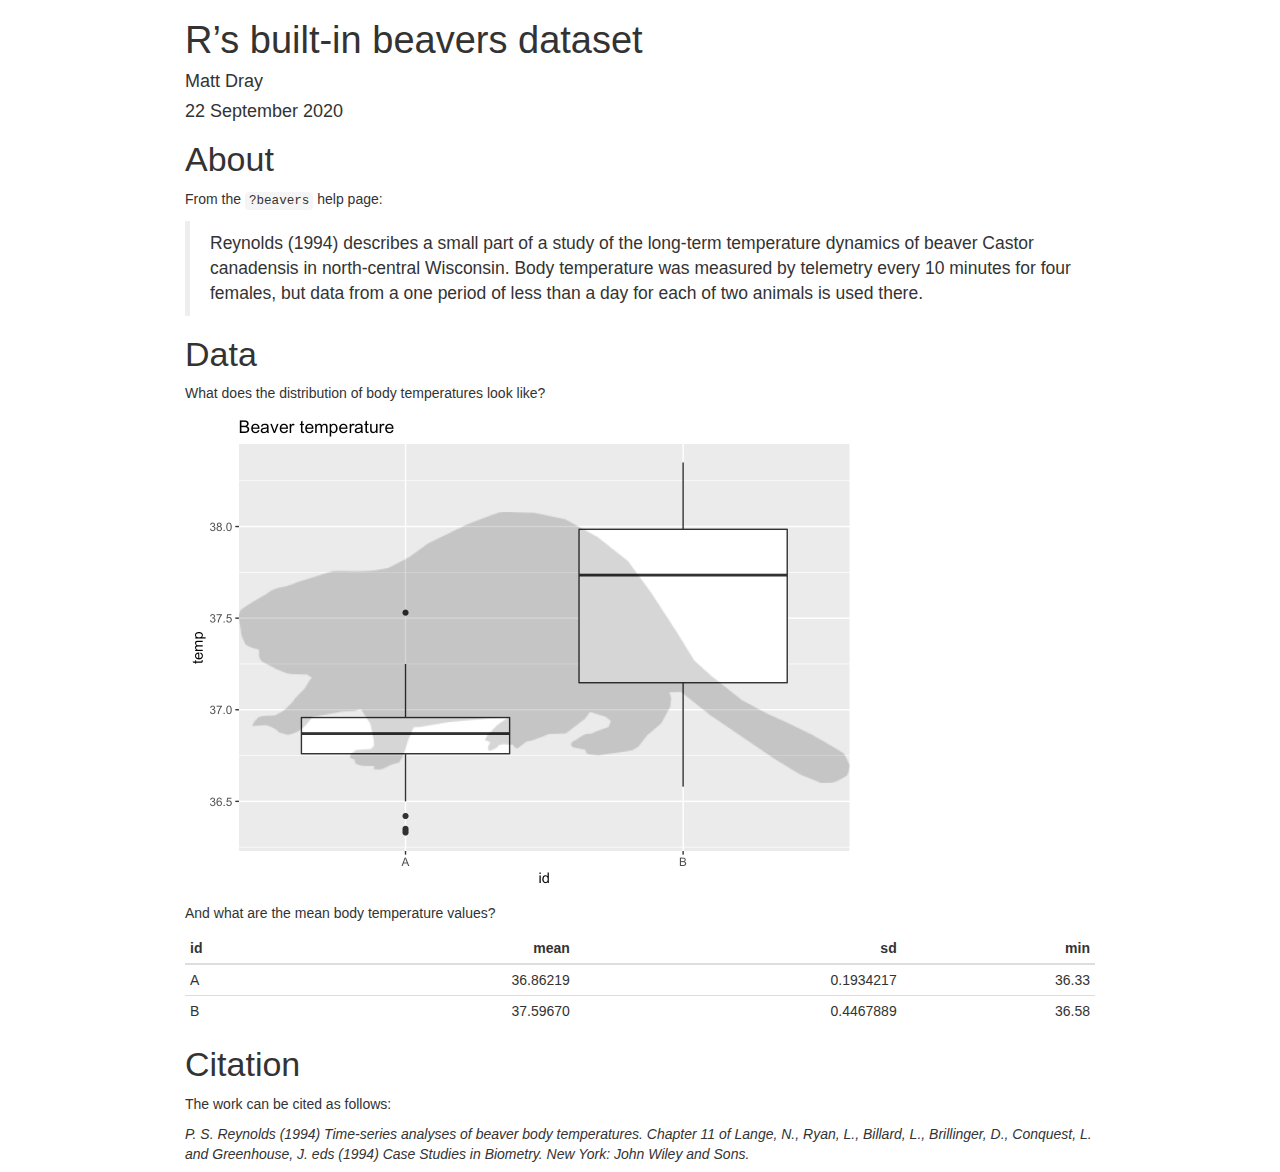
==== beavers-report.html @ 8390b87f "First commit" ====
<!DOCTYPE html>

<html>

<head>

<meta charset="utf-8" />
<meta name="generator" content="pandoc" />
<meta http-equiv="X-UA-Compatible" content="IE=EDGE" />


<meta name="author" content="Matt Dray" />

<meta name="date" content="2020-09-22" />

<title>R’s built-in beavers dataset</title>

<script>/*! jQuery v1.11.3 | (c) 2005, 2015 jQuery Foundation, Inc. | jquery.org/license */
!function(a,b){"object"==typeof module&&"object"==typeof module.exports?module.exports=a.document?b(a,!0):function(a){if(!a.document)throw new Error("jQuery requires a window with a document");return b(a)}:b(a)}("undefined"!=typeof window?window:this,function(a,b){var c=[],d=c.slice,e=c.concat,f=c.push,g=c.indexOf,h={},i=h.toString,j=h.hasOwnProperty,k={},l="1.11.3",m=function(a,b){return new m.fn.init(a,b)},n=/^[\s\uFEFF\xA0]+|[\s\uFEFF\xA0]+$/g,o=/^-ms-/,p=/-([\da-z])/gi,q=function(a,b){return b.toUpperCase()};m.fn=m.prototype={jquery:l,constructor:m,selector:"",length:0,toArray:function(){return d.call(this)},get:function(a){return null!=a?0>a?this[a+this.length]:this[a]:d.call(this)},pushStack:function(a){var b=m.merge(this.constructor(),a);return b.prevObject=this,b.context=this.context,b},each:function(a,b){return m.each(this,a,b)},map:function(a){return this.pushStack(m.map(this,function(b,c){return a.call(b,c,b)}))},slice:function(){return this.pushStack(d.apply(this,arguments))},first:function(){return this.eq(0)},last:function(){return this.eq(-1)},eq:function(a){var b=this.length,c=+a+(0>a?b:0);return this.pushStack(c>=0&&b>c?[this[c]]:[])},end:function(){return this.prevObject||this.constructor(null)},push:f,sort:c.sort,splice:c.splice},m.extend=m.fn.extend=function(){var a,b,c,d,e,f,g=arguments[0]||{},h=1,i=arguments.length,j=!1;for("boolean"==typeof g&&(j=g,g=arguments[h]||{},h++),"object"==typeof g||m.isFunction(g)||(g={}),h===i&&(g=this,h--);i>h;h++)if(null!=(e=arguments[h]))for(d in e)a=g[d],c=e[d],g!==c&&(j&&c&&(m.isPlainObject(c)||(b=m.isArray(c)))?(b?(b=!1,f=a&&m.isArray(a)?a:[]):f=a&&m.isPlainObject(a)?a:{},g[d]=m.extend(j,f,c)):void 0!==c&&(g[d]=c));return g},m.extend({expando:"jQuery"+(l+Math.random()).replace(/\D/g,""),isReady:!0,error:function(a){throw new Error(a)},noop:function(){},isFunction:function(a){return"function"===m.type(a)},isArray:Array.isArray||function(a){return"array"===m.type(a)},isWindow:function(a){return null!=a&&a==a.window},isNumeric:function(a){return!m.isArray(a)&&a-parseFloat(a)+1>=0},isEmptyObject:function(a){var b;for(b in a)return!1;return!0},isPlainObject:function(a){var b;if(!a||"object"!==m.type(a)||a.nodeType||m.isWindow(a))return!1;try{if(a.constructor&&!j.call(a,"constructor")&&!j.call(a.constructor.prototype,"isPrototypeOf"))return!1}catch(c){return!1}if(k.ownLast)for(b in a)return j.call(a,b);for(b in a);return void 0===b||j.call(a,b)},type:function(a){return null==a?a+"":"object"==typeof a||"function"==typeof a?h[i.call(a)]||"object":typeof a},globalEval:function(b){b&&m.trim(b)&&(a.execScript||function(b){a.eval.call(a,b)})(b)},camelCase:function(a){return a.replace(o,"ms-").replace(p,q)},nodeName:function(a,b){return a.nodeName&&a.nodeName.toLowerCase()===b.toLowerCase()},each:function(a,b,c){var d,e=0,f=a.length,g=r(a);if(c){if(g){for(;f>e;e++)if(d=b.apply(a[e],c),d===!1)break}else for(e in a)if(d=b.apply(a[e],c),d===!1)break}else if(g){for(;f>e;e++)if(d=b.call(a[e],e,a[e]),d===!1)break}else for(e in a)if(d=b.call(a[e],e,a[e]),d===!1)break;return a},trim:function(a){return null==a?"":(a+"").replace(n,"")},makeArray:function(a,b){var c=b||[];return null!=a&&(r(Object(a))?m.merge(c,"string"==typeof a?[a]:a):f.call(c,a)),c},inArray:function(a,b,c){var d;if(b){if(g)return g.call(b,a,c);for(d=b.length,c=c?0>c?Math.max(0,d+c):c:0;d>c;c++)if(c in b&&b[c]===a)return c}return-1},merge:function(a,b){var c=+b.length,d=0,e=a.length;while(c>d)a[e++]=b[d++];if(c!==c)while(void 0!==b[d])a[e++]=b[d++];return a.length=e,a},grep:function(a,b,c){for(var d,e=[],f=0,g=a.length,h=!c;g>f;f++)d=!b(a[f],f),d!==h&&e.push(a[f]);return e},map:function(a,b,c){var d,f=0,g=a.length,h=r(a),i=[];if(h)for(;g>f;f++)d=b(a[f],f,c),null!=d&&i.push(d);else for(f in a)d=b(a[f],f,c),null!=d&&i.push(d);return e.apply([],i)},guid:1,proxy:function(a,b){var c,e,f;return"string"==typeof b&&(f=a[b],b=a,a=f),m.isFunction(a)?(c=d.call(arguments,2),e=function(){return a.apply(b||this,c.concat(d.call(arguments)))},e.guid=a.guid=a.guid||m.guid++,e):void 0},now:function(){return+new Date},support:k}),m.each("Boolean Number String Function Array Date RegExp Object Error".split(" "),function(a,b){h["[object "+b+"]"]=b.toLowerCase()});function r(a){var b="length"in a&&a.length,c=m.type(a);return"function"===c||m.isWindow(a)?!1:1===a.nodeType&&b?!0:"array"===c||0===b||"number"==typeof b&&b>0&&b-1 in a}var s=function(a){var b,c,d,e,f,g,h,i,j,k,l,m,n,o,p,q,r,s,t,u="sizzle"+1*new Date,v=a.document,w=0,x=0,y=ha(),z=ha(),A=ha(),B=function(a,b){return a===b&&(l=!0),0},C=1<<31,D={}.hasOwnProperty,E=[],F=E.pop,G=E.push,H=E.push,I=E.slice,J=function(a,b){for(var c=0,d=a.length;d>c;c++)if(a[c]===b)return c;return-1},K="checked|selected|async|autofocus|autoplay|controls|defer|disabled|hidden|ismap|loop|multiple|open|readonly|required|scoped",L="[\\x20\\t\\r\\n\\f]",M="(?:\\\\.|[\\w-]|[^\\x00-\\xa0])+",N=M.replace("w","w#"),O="\\["+L+"*("+M+")(?:"+L+"*([*^$|!~]?=)"+L+"*(?:'((?:\\\\.|[^\\\\'])*)'|\"((?:\\\\.|[^\\\\\"])*)\"|("+N+"))|)"+L+"*\\]",P=":("+M+")(?:\\((('((?:\\\\.|[^\\\\'])*)'|\"((?:\\\\.|[^\\\\\"])*)\")|((?:\\\\.|[^\\\\()[\\]]|"+O+")*)|.*)\\)|)",Q=new RegExp(L+"+","g"),R=new RegExp("^"+L+"+|((?:^|[^\\\\])(?:\\\\.)*)"+L+"+$","g"),S=new RegExp("^"+L+"*,"+L+"*"),T=new RegExp("^"+L+"*([>+~]|"+L+")"+L+"*"),U=new RegExp("="+L+"*([^\\]'\"]*?)"+L+"*\\]","g"),V=new RegExp(P),W=new RegExp("^"+N+"$"),X={ID:new RegExp("^#("+M+")"),CLASS:new RegExp("^\\.("+M+")"),TAG:new RegExp("^("+M.replace("w","w*")+")"),ATTR:new RegExp("^"+O),PSEUDO:new RegExp("^"+P),CHILD:new RegExp("^:(only|first|last|nth|nth-last)-(child|of-type)(?:\\("+L+"*(even|odd|(([+-]|)(\\d*)n|)"+L+"*(?:([+-]|)"+L+"*(\\d+)|))"+L+"*\\)|)","i"),bool:new RegExp("^(?:"+K+")$","i"),needsContext:new RegExp("^"+L+"*[>+~]|:(even|odd|eq|gt|lt|nth|first|last)(?:\\("+L+"*((?:-\\d)?\\d*)"+L+"*\\)|)(?=[^-]|$)","i")},Y=/^(?:input|select|textarea|button)$/i,Z=/^h\d$/i,$=/^[^{]+\{\s*\[native \w/,_=/^(?:#([\w-]+)|(\w+)|\.([\w-]+))$/,aa=/[+~]/,ba=/'|\\/g,ca=new RegExp("\\\\([\\da-f]{1,6}"+L+"?|("+L+")|.)","ig"),da=function(a,b,c){var d="0x"+b-65536;return d!==d||c?b:0>d?String.fromCharCode(d+65536):String.fromCharCode(d>>10|55296,1023&d|56320)},ea=function(){m()};try{H.apply(E=I.call(v.childNodes),v.childNodes),E[v.childNodes.length].nodeType}catch(fa){H={apply:E.length?function(a,b){G.apply(a,I.call(b))}:function(a,b){var c=a.length,d=0;while(a[c++]=b[d++]);a.length=c-1}}}function ga(a,b,d,e){var f,h,j,k,l,o,r,s,w,x;if((b?b.ownerDocument||b:v)!==n&&m(b),b=b||n,d=d||[],k=b.nodeType,"string"!=typeof a||!a||1!==k&&9!==k&&11!==k)return d;if(!e&&p){if(11!==k&&(f=_.exec(a)))if(j=f[1]){if(9===k){if(h=b.getElementById(j),!h||!h.parentNode)return d;if(h.id===j)return d.push(h),d}else if(b.ownerDocument&&(h=b.ownerDocument.getElementById(j))&&t(b,h)&&h.id===j)return d.push(h),d}else{if(f[2])return H.apply(d,b.getElementsByTagName(a)),d;if((j=f[3])&&c.getElementsByClassName)return H.apply(d,b.getElementsByClassName(j)),d}if(c.qsa&&(!q||!q.test(a))){if(s=r=u,w=b,x=1!==k&&a,1===k&&"object"!==b.nodeName.toLowerCase()){o=g(a),(r=b.getAttribute("id"))?s=r.replace(ba,"\\$&"):b.setAttribute("id",s),s="[id='"+s+"'] ",l=o.length;while(l--)o[l]=s+ra(o[l]);w=aa.test(a)&&pa(b.parentNode)||b,x=o.join(",")}if(x)try{return H.apply(d,w.querySelectorAll(x)),d}catch(y){}finally{r||b.removeAttribute("id")}}}return i(a.replace(R,"$1"),b,d,e)}function ha(){var a=[];function b(c,e){return a.push(c+" ")>d.cacheLength&&delete b[a.shift()],b[c+" "]=e}return b}function ia(a){return a[u]=!0,a}function ja(a){var b=n.createElement("div");try{return!!a(b)}catch(c){return!1}finally{b.parentNode&&b.parentNode.removeChild(b),b=null}}function ka(a,b){var c=a.split("|"),e=a.length;while(e--)d.attrHandle[c[e]]=b}function la(a,b){var c=b&&a,d=c&&1===a.nodeType&&1===b.nodeType&&(~b.sourceIndex||C)-(~a.sourceIndex||C);if(d)return d;if(c)while(c=c.nextSibling)if(c===b)return-1;return a?1:-1}function ma(a){return function(b){var c=b.nodeName.toLowerCase();return"input"===c&&b.type===a}}function na(a){return function(b){var c=b.nodeName.toLowerCase();return("input"===c||"button"===c)&&b.type===a}}function oa(a){return ia(function(b){return b=+b,ia(function(c,d){var e,f=a([],c.length,b),g=f.length;while(g--)c[e=f[g]]&&(c[e]=!(d[e]=c[e]))})})}function pa(a){return a&&"undefined"!=typeof a.getElementsByTagName&&a}c=ga.support={},f=ga.isXML=function(a){var b=a&&(a.ownerDocument||a).documentElement;return b?"HTML"!==b.nodeName:!1},m=ga.setDocument=function(a){var b,e,g=a?a.ownerDocument||a:v;return g!==n&&9===g.nodeType&&g.documentElement?(n=g,o=g.documentElement,e=g.defaultView,e&&e!==e.top&&(e.addEventListener?e.addEventListener("unload",ea,!1):e.attachEvent&&e.attachEvent("onunload",ea)),p=!f(g),c.attributes=ja(function(a){return a.className="i",!a.getAttribute("className")}),c.getElementsByTagName=ja(function(a){return a.appendChild(g.createComment("")),!a.getElementsByTagName("*").length}),c.getElementsByClassName=$.test(g.getElementsByClassName),c.getById=ja(function(a){return o.appendChild(a).id=u,!g.getElementsByName||!g.getElementsByName(u).length}),c.getById?(d.find.ID=function(a,b){if("undefined"!=typeof b.getElementById&&p){var c=b.getElementById(a);return c&&c.parentNode?[c]:[]}},d.filter.ID=function(a){var b=a.replace(ca,da);return function(a){return a.getAttribute("id")===b}}):(delete d.find.ID,d.filter.ID=function(a){var b=a.replace(ca,da);return function(a){var c="undefined"!=typeof a.getAttributeNode&&a.getAttributeNode("id");return c&&c.value===b}}),d.find.TAG=c.getElementsByTagName?function(a,b){return"undefined"!=typeof b.getElementsByTagName?b.getElementsByTagName(a):c.qsa?b.querySelectorAll(a):void 0}:function(a,b){var c,d=[],e=0,f=b.getElementsByTagName(a);if("*"===a){while(c=f[e++])1===c.nodeType&&d.push(c);return d}return f},d.find.CLASS=c.getElementsByClassName&&function(a,b){return p?b.getElementsByClassName(a):void 0},r=[],q=[],(c.qsa=$.test(g.querySelectorAll))&&(ja(function(a){o.appendChild(a).innerHTML="<a id='"+u+"'></a><select id='"+u+"-\f]' msallowcapture=''><option selected=''></option></select>",a.querySelectorAll("[msallowcapture^='']").length&&q.push("[*^$]="+L+"*(?:''|\"\")"),a.querySelectorAll("[selected]").length||q.push("\\["+L+"*(?:value|"+K+")"),a.querySelectorAll("[id~="+u+"-]").length||q.push("~="),a.querySelectorAll(":checked").length||q.push(":checked"),a.querySelectorAll("a#"+u+"+*").length||q.push(".#.+[+~]")}),ja(function(a){var b=g.createElement("input");b.setAttribute("type","hidden"),a.appendChild(b).setAttribute("name","D"),a.querySelectorAll("[name=d]").length&&q.push("name"+L+"*[*^$|!~]?="),a.querySelectorAll(":enabled").length||q.push(":enabled",":disabled"),a.querySelectorAll("*,:x"),q.push(",.*:")})),(c.matchesSelector=$.test(s=o.matches||o.webkitMatchesSelector||o.mozMatchesSelector||o.oMatchesSelector||o.msMatchesSelector))&&ja(function(a){c.disconnectedMatch=s.call(a,"div"),s.call(a,"[s!='']:x"),r.push("!=",P)}),q=q.length&&new RegExp(q.join("|")),r=r.length&&new RegExp(r.join("|")),b=$.test(o.compareDocumentPosition),t=b||$.test(o.contains)?function(a,b){var c=9===a.nodeType?a.documentElement:a,d=b&&b.parentNode;return a===d||!(!d||1!==d.nodeType||!(c.contains?c.contains(d):a.compareDocumentPosition&&16&a.compareDocumentPosition(d)))}:function(a,b){if(b)while(b=b.parentNode)if(b===a)return!0;return!1},B=b?function(a,b){if(a===b)return l=!0,0;var d=!a.compareDocumentPosition-!b.compareDocumentPosition;return d?d:(d=(a.ownerDocument||a)===(b.ownerDocument||b)?a.compareDocumentPosition(b):1,1&d||!c.sortDetached&&b.compareDocumentPosition(a)===d?a===g||a.ownerDocument===v&&t(v,a)?-1:b===g||b.ownerDocument===v&&t(v,b)?1:k?J(k,a)-J(k,b):0:4&d?-1:1)}:function(a,b){if(a===b)return l=!0,0;var c,d=0,e=a.parentNode,f=b.parentNode,h=[a],i=[b];if(!e||!f)return a===g?-1:b===g?1:e?-1:f?1:k?J(k,a)-J(k,b):0;if(e===f)return la(a,b);c=a;while(c=c.parentNode)h.unshift(c);c=b;while(c=c.parentNode)i.unshift(c);while(h[d]===i[d])d++;return d?la(h[d],i[d]):h[d]===v?-1:i[d]===v?1:0},g):n},ga.matches=function(a,b){return ga(a,null,null,b)},ga.matchesSelector=function(a,b){if((a.ownerDocument||a)!==n&&m(a),b=b.replace(U,"='$1']"),!(!c.matchesSelector||!p||r&&r.test(b)||q&&q.test(b)))try{var d=s.call(a,b);if(d||c.disconnectedMatch||a.document&&11!==a.document.nodeType)return d}catch(e){}return ga(b,n,null,[a]).length>0},ga.contains=function(a,b){return(a.ownerDocument||a)!==n&&m(a),t(a,b)},ga.attr=function(a,b){(a.ownerDocument||a)!==n&&m(a);var e=d.attrHandle[b.toLowerCase()],f=e&&D.call(d.attrHandle,b.toLowerCase())?e(a,b,!p):void 0;return void 0!==f?f:c.attributes||!p?a.getAttribute(b):(f=a.getAttributeNode(b))&&f.specified?f.value:null},ga.error=function(a){throw new Error("Syntax error, unrecognized expression: "+a)},ga.uniqueSort=function(a){var b,d=[],e=0,f=0;if(l=!c.detectDuplicates,k=!c.sortStable&&a.slice(0),a.sort(B),l){while(b=a[f++])b===a[f]&&(e=d.push(f));while(e--)a.splice(d[e],1)}return k=null,a},e=ga.getText=function(a){var b,c="",d=0,f=a.nodeType;if(f){if(1===f||9===f||11===f){if("string"==typeof a.textContent)return a.textContent;for(a=a.firstChild;a;a=a.nextSibling)c+=e(a)}else if(3===f||4===f)return a.nodeValue}else while(b=a[d++])c+=e(b);return c},d=ga.selectors={cacheLength:50,createPseudo:ia,match:X,attrHandle:{},find:{},relative:{">":{dir:"parentNode",first:!0}," ":{dir:"parentNode"},"+":{dir:"previousSibling",first:!0},"~":{dir:"previousSibling"}},preFilter:{ATTR:function(a){return a[1]=a[1].replace(ca,da),a[3]=(a[3]||a[4]||a[5]||"").replace(ca,da),"~="===a[2]&&(a[3]=" "+a[3]+" "),a.slice(0,4)},CHILD:function(a){return a[1]=a[1].toLowerCase(),"nth"===a[1].slice(0,3)?(a[3]||ga.error(a[0]),a[4]=+(a[4]?a[5]+(a[6]||1):2*("even"===a[3]||"odd"===a[3])),a[5]=+(a[7]+a[8]||"odd"===a[3])):a[3]&&ga.error(a[0]),a},PSEUDO:function(a){var b,c=!a[6]&&a[2];return X.CHILD.test(a[0])?null:(a[3]?a[2]=a[4]||a[5]||"":c&&V.test(c)&&(b=g(c,!0))&&(b=c.indexOf(")",c.length-b)-c.length)&&(a[0]=a[0].slice(0,b),a[2]=c.slice(0,b)),a.slice(0,3))}},filter:{TAG:function(a){var b=a.replace(ca,da).toLowerCase();return"*"===a?function(){return!0}:function(a){return a.nodeName&&a.nodeName.toLowerCase()===b}},CLASS:function(a){var b=y[a+" "];return b||(b=new RegExp("(^|"+L+")"+a+"("+L+"|$)"))&&y(a,function(a){return b.test("string"==typeof a.className&&a.className||"undefined"!=typeof a.getAttribute&&a.getAttribute("class")||"")})},ATTR:function(a,b,c){return function(d){var e=ga.attr(d,a);return null==e?"!="===b:b?(e+="","="===b?e===c:"!="===b?e!==c:"^="===b?c&&0===e.indexOf(c):"*="===b?c&&e.indexOf(c)>-1:"$="===b?c&&e.slice(-c.length)===c:"~="===b?(" "+e.replace(Q," ")+" ").indexOf(c)>-1:"|="===b?e===c||e.slice(0,c.length+1)===c+"-":!1):!0}},CHILD:function(a,b,c,d,e){var f="nth"!==a.slice(0,3),g="last"!==a.slice(-4),h="of-type"===b;return 1===d&&0===e?function(a){return!!a.parentNode}:function(b,c,i){var j,k,l,m,n,o,p=f!==g?"nextSibling":"previousSibling",q=b.parentNode,r=h&&b.nodeName.toLowerCase(),s=!i&&!h;if(q){if(f){while(p){l=b;while(l=l[p])if(h?l.nodeName.toLowerCase()===r:1===l.nodeType)return!1;o=p="only"===a&&!o&&"nextSibling"}return!0}if(o=[g?q.firstChild:q.lastChild],g&&s){k=q[u]||(q[u]={}),j=k[a]||[],n=j[0]===w&&j[1],m=j[0]===w&&j[2],l=n&&q.childNodes[n];while(l=++n&&l&&l[p]||(m=n=0)||o.pop())if(1===l.nodeType&&++m&&l===b){k[a]=[w,n,m];break}}else if(s&&(j=(b[u]||(b[u]={}))[a])&&j[0]===w)m=j[1];else while(l=++n&&l&&l[p]||(m=n=0)||o.pop())if((h?l.nodeName.toLowerCase()===r:1===l.nodeType)&&++m&&(s&&((l[u]||(l[u]={}))[a]=[w,m]),l===b))break;return m-=e,m===d||m%d===0&&m/d>=0}}},PSEUDO:function(a,b){var c,e=d.pseudos[a]||d.setFilters[a.toLowerCase()]||ga.error("unsupported pseudo: "+a);return e[u]?e(b):e.length>1?(c=[a,a,"",b],d.setFilters.hasOwnProperty(a.toLowerCase())?ia(function(a,c){var d,f=e(a,b),g=f.length;while(g--)d=J(a,f[g]),a[d]=!(c[d]=f[g])}):function(a){return e(a,0,c)}):e}},pseudos:{not:ia(function(a){var b=[],c=[],d=h(a.replace(R,"$1"));return d[u]?ia(function(a,b,c,e){var f,g=d(a,null,e,[]),h=a.length;while(h--)(f=g[h])&&(a[h]=!(b[h]=f))}):function(a,e,f){return b[0]=a,d(b,null,f,c),b[0]=null,!c.pop()}}),has:ia(function(a){return function(b){return ga(a,b).length>0}}),contains:ia(function(a){return a=a.replace(ca,da),function(b){return(b.textContent||b.innerText||e(b)).indexOf(a)>-1}}),lang:ia(function(a){return W.test(a||"")||ga.error("unsupported lang: "+a),a=a.replace(ca,da).toLowerCase(),function(b){var c;do if(c=p?b.lang:b.getAttribute("xml:lang")||b.getAttribute("lang"))return c=c.toLowerCase(),c===a||0===c.indexOf(a+"-");while((b=b.parentNode)&&1===b.nodeType);return!1}}),target:function(b){var c=a.location&&a.location.hash;return c&&c.slice(1)===b.id},root:function(a){return a===o},focus:function(a){return a===n.activeElement&&(!n.hasFocus||n.hasFocus())&&!!(a.type||a.href||~a.tabIndex)},enabled:function(a){return a.disabled===!1},disabled:function(a){return a.disabled===!0},checked:function(a){var b=a.nodeName.toLowerCase();return"input"===b&&!!a.checked||"option"===b&&!!a.selected},selected:function(a){return a.parentNode&&a.parentNode.selectedIndex,a.selected===!0},empty:function(a){for(a=a.firstChild;a;a=a.nextSibling)if(a.nodeType<6)return!1;return!0},parent:function(a){return!d.pseudos.empty(a)},header:function(a){return Z.test(a.nodeName)},input:function(a){return Y.test(a.nodeName)},button:function(a){var b=a.nodeName.toLowerCase();return"input"===b&&"button"===a.type||"button"===b},text:function(a){var b;return"input"===a.nodeName.toLowerCase()&&"text"===a.type&&(null==(b=a.getAttribute("type"))||"text"===b.toLowerCase())},first:oa(function(){return[0]}),last:oa(function(a,b){return[b-1]}),eq:oa(function(a,b,c){return[0>c?c+b:c]}),even:oa(function(a,b){for(var c=0;b>c;c+=2)a.push(c);return a}),odd:oa(function(a,b){for(var c=1;b>c;c+=2)a.push(c);return a}),lt:oa(function(a,b,c){for(var d=0>c?c+b:c;--d>=0;)a.push(d);return a}),gt:oa(function(a,b,c){for(var d=0>c?c+b:c;++d<b;)a.push(d);return a})}},d.pseudos.nth=d.pseudos.eq;for(b in{radio:!0,checkbox:!0,file:!0,password:!0,image:!0})d.pseudos[b]=ma(b);for(b in{submit:!0,reset:!0})d.pseudos[b]=na(b);function qa(){}qa.prototype=d.filters=d.pseudos,d.setFilters=new qa,g=ga.tokenize=function(a,b){var c,e,f,g,h,i,j,k=z[a+" "];if(k)return b?0:k.slice(0);h=a,i=[],j=d.preFilter;while(h){(!c||(e=S.exec(h)))&&(e&&(h=h.slice(e[0].length)||h),i.push(f=[])),c=!1,(e=T.exec(h))&&(c=e.shift(),f.push({value:c,type:e[0].replace(R," ")}),h=h.slice(c.length));for(g in d.filter)!(e=X[g].exec(h))||j[g]&&!(e=j[g](e))||(c=e.shift(),f.push({value:c,type:g,matches:e}),h=h.slice(c.length));if(!c)break}return b?h.length:h?ga.error(a):z(a,i).slice(0)};function ra(a){for(var b=0,c=a.length,d="";c>b;b++)d+=a[b].value;return d}function sa(a,b,c){var d=b.dir,e=c&&"parentNode"===d,f=x++;return b.first?function(b,c,f){while(b=b[d])if(1===b.nodeType||e)return a(b,c,f)}:function(b,c,g){var h,i,j=[w,f];if(g){while(b=b[d])if((1===b.nodeType||e)&&a(b,c,g))return!0}else while(b=b[d])if(1===b.nodeType||e){if(i=b[u]||(b[u]={}),(h=i[d])&&h[0]===w&&h[1]===f)return j[2]=h[2];if(i[d]=j,j[2]=a(b,c,g))return!0}}}function ta(a){return a.length>1?function(b,c,d){var e=a.length;while(e--)if(!a[e](b,c,d))return!1;return!0}:a[0]}function ua(a,b,c){for(var d=0,e=b.length;e>d;d++)ga(a,b[d],c);return c}function va(a,b,c,d,e){for(var f,g=[],h=0,i=a.length,j=null!=b;i>h;h++)(f=a[h])&&(!c||c(f,d,e))&&(g.push(f),j&&b.push(h));return g}function wa(a,b,c,d,e,f){return d&&!d[u]&&(d=wa(d)),e&&!e[u]&&(e=wa(e,f)),ia(function(f,g,h,i){var j,k,l,m=[],n=[],o=g.length,p=f||ua(b||"*",h.nodeType?[h]:h,[]),q=!a||!f&&b?p:va(p,m,a,h,i),r=c?e||(f?a:o||d)?[]:g:q;if(c&&c(q,r,h,i),d){j=va(r,n),d(j,[],h,i),k=j.length;while(k--)(l=j[k])&&(r[n[k]]=!(q[n[k]]=l))}if(f){if(e||a){if(e){j=[],k=r.length;while(k--)(l=r[k])&&j.push(q[k]=l);e(null,r=[],j,i)}k=r.length;while(k--)(l=r[k])&&(j=e?J(f,l):m[k])>-1&&(f[j]=!(g[j]=l))}}else r=va(r===g?r.splice(o,r.length):r),e?e(null,g,r,i):H.apply(g,r)})}function xa(a){for(var b,c,e,f=a.length,g=d.relative[a[0].type],h=g||d.relative[" "],i=g?1:0,k=sa(function(a){return a===b},h,!0),l=sa(function(a){return J(b,a)>-1},h,!0),m=[function(a,c,d){var e=!g&&(d||c!==j)||((b=c).nodeType?k(a,c,d):l(a,c,d));return b=null,e}];f>i;i++)if(c=d.relative[a[i].type])m=[sa(ta(m),c)];else{if(c=d.filter[a[i].type].apply(null,a[i].matches),c[u]){for(e=++i;f>e;e++)if(d.relative[a[e].type])break;return wa(i>1&&ta(m),i>1&&ra(a.slice(0,i-1).concat({value:" "===a[i-2].type?"*":""})).replace(R,"$1"),c,e>i&&xa(a.slice(i,e)),f>e&&xa(a=a.slice(e)),f>e&&ra(a))}m.push(c)}return ta(m)}function ya(a,b){var c=b.length>0,e=a.length>0,f=function(f,g,h,i,k){var l,m,o,p=0,q="0",r=f&&[],s=[],t=j,u=f||e&&d.find.TAG("*",k),v=w+=null==t?1:Math.random()||.1,x=u.length;for(k&&(j=g!==n&&g);q!==x&&null!=(l=u[q]);q++){if(e&&l){m=0;while(o=a[m++])if(o(l,g,h)){i.push(l);break}k&&(w=v)}c&&((l=!o&&l)&&p--,f&&r.push(l))}if(p+=q,c&&q!==p){m=0;while(o=b[m++])o(r,s,g,h);if(f){if(p>0)while(q--)r[q]||s[q]||(s[q]=F.call(i));s=va(s)}H.apply(i,s),k&&!f&&s.length>0&&p+b.length>1&&ga.uniqueSort(i)}return k&&(w=v,j=t),r};return c?ia(f):f}return h=ga.compile=function(a,b){var c,d=[],e=[],f=A[a+" "];if(!f){b||(b=g(a)),c=b.length;while(c--)f=xa(b[c]),f[u]?d.push(f):e.push(f);f=A(a,ya(e,d)),f.selector=a}return f},i=ga.select=function(a,b,e,f){var i,j,k,l,m,n="function"==typeof a&&a,o=!f&&g(a=n.selector||a);if(e=e||[],1===o.length){if(j=o[0]=o[0].slice(0),j.length>2&&"ID"===(k=j[0]).type&&c.getById&&9===b.nodeType&&p&&d.relative[j[1].type]){if(b=(d.find.ID(k.matches[0].replace(ca,da),b)||[])[0],!b)return e;n&&(b=b.parentNode),a=a.slice(j.shift().value.length)}i=X.needsContext.test(a)?0:j.length;while(i--){if(k=j[i],d.relative[l=k.type])break;if((m=d.find[l])&&(f=m(k.matches[0].replace(ca,da),aa.test(j[0].type)&&pa(b.parentNode)||b))){if(j.splice(i,1),a=f.length&&ra(j),!a)return H.apply(e,f),e;break}}}return(n||h(a,o))(f,b,!p,e,aa.test(a)&&pa(b.parentNode)||b),e},c.sortStable=u.split("").sort(B).join("")===u,c.detectDuplicates=!!l,m(),c.sortDetached=ja(function(a){return 1&a.compareDocumentPosition(n.createElement("div"))}),ja(function(a){return a.innerHTML="<a href='#'></a>","#"===a.firstChild.getAttribute("href")})||ka("type|href|height|width",function(a,b,c){return c?void 0:a.getAttribute(b,"type"===b.toLowerCase()?1:2)}),c.attributes&&ja(function(a){return a.innerHTML="<input/>",a.firstChild.setAttribute("value",""),""===a.firstChild.getAttribute("value")})||ka("value",function(a,b,c){return c||"input"!==a.nodeName.toLowerCase()?void 0:a.defaultValue}),ja(function(a){return null==a.getAttribute("disabled")})||ka(K,function(a,b,c){var d;return c?void 0:a[b]===!0?b.toLowerCase():(d=a.getAttributeNode(b))&&d.specified?d.value:null}),ga}(a);m.find=s,m.expr=s.selectors,m.expr[":"]=m.expr.pseudos,m.unique=s.uniqueSort,m.text=s.getText,m.isXMLDoc=s.isXML,m.contains=s.contains;var t=m.expr.match.needsContext,u=/^<(\w+)\s*\/?>(?:<\/\1>|)$/,v=/^.[^:#\[\.,]*$/;function w(a,b,c){if(m.isFunction(b))return m.grep(a,function(a,d){return!!b.call(a,d,a)!==c});if(b.nodeType)return m.grep(a,function(a){return a===b!==c});if("string"==typeof b){if(v.test(b))return m.filter(b,a,c);b=m.filter(b,a)}return m.grep(a,function(a){return m.inArray(a,b)>=0!==c})}m.filter=function(a,b,c){var d=b[0];return c&&(a=":not("+a+")"),1===b.length&&1===d.nodeType?m.find.matchesSelector(d,a)?[d]:[]:m.find.matches(a,m.grep(b,function(a){return 1===a.nodeType}))},m.fn.extend({find:function(a){var b,c=[],d=this,e=d.length;if("string"!=typeof a)return this.pushStack(m(a).filter(function(){for(b=0;e>b;b++)if(m.contains(d[b],this))return!0}));for(b=0;e>b;b++)m.find(a,d[b],c);return c=this.pushStack(e>1?m.unique(c):c),c.selector=this.selector?this.selector+" "+a:a,c},filter:function(a){return this.pushStack(w(this,a||[],!1))},not:function(a){return this.pushStack(w(this,a||[],!0))},is:function(a){return!!w(this,"string"==typeof a&&t.test(a)?m(a):a||[],!1).length}});var x,y=a.document,z=/^(?:\s*(<[\w\W]+>)[^>]*|#([\w-]*))$/,A=m.fn.init=function(a,b){var c,d;if(!a)return this;if("string"==typeof a){if(c="<"===a.charAt(0)&&">"===a.charAt(a.length-1)&&a.length>=3?[null,a,null]:z.exec(a),!c||!c[1]&&b)return!b||b.jquery?(b||x).find(a):this.constructor(b).find(a);if(c[1]){if(b=b instanceof m?b[0]:b,m.merge(this,m.parseHTML(c[1],b&&b.nodeType?b.ownerDocument||b:y,!0)),u.test(c[1])&&m.isPlainObject(b))for(c in b)m.isFunction(this[c])?this[c](b[c]):this.attr(c,b[c]);return this}if(d=y.getElementById(c[2]),d&&d.parentNode){if(d.id!==c[2])return x.find(a);this.length=1,this[0]=d}return this.context=y,this.selector=a,this}return a.nodeType?(this.context=this[0]=a,this.length=1,this):m.isFunction(a)?"undefined"!=typeof x.ready?x.ready(a):a(m):(void 0!==a.selector&&(this.selector=a.selector,this.context=a.context),m.makeArray(a,this))};A.prototype=m.fn,x=m(y);var B=/^(?:parents|prev(?:Until|All))/,C={children:!0,contents:!0,next:!0,prev:!0};m.extend({dir:function(a,b,c){var d=[],e=a[b];while(e&&9!==e.nodeType&&(void 0===c||1!==e.nodeType||!m(e).is(c)))1===e.nodeType&&d.push(e),e=e[b];return d},sibling:function(a,b){for(var c=[];a;a=a.nextSibling)1===a.nodeType&&a!==b&&c.push(a);return c}}),m.fn.extend({has:function(a){var b,c=m(a,this),d=c.length;return this.filter(function(){for(b=0;d>b;b++)if(m.contains(this,c[b]))return!0})},closest:function(a,b){for(var c,d=0,e=this.length,f=[],g=t.test(a)||"string"!=typeof a?m(a,b||this.context):0;e>d;d++)for(c=this[d];c&&c!==b;c=c.parentNode)if(c.nodeType<11&&(g?g.index(c)>-1:1===c.nodeType&&m.find.matchesSelector(c,a))){f.push(c);break}return this.pushStack(f.length>1?m.unique(f):f)},index:function(a){return a?"string"==typeof a?m.inArray(this[0],m(a)):m.inArray(a.jquery?a[0]:a,this):this[0]&&this[0].parentNode?this.first().prevAll().length:-1},add:function(a,b){return this.pushStack(m.unique(m.merge(this.get(),m(a,b))))},addBack:function(a){return this.add(null==a?this.prevObject:this.prevObject.filter(a))}});function D(a,b){do a=a[b];while(a&&1!==a.nodeType);return a}m.each({parent:function(a){var b=a.parentNode;return b&&11!==b.nodeType?b:null},parents:function(a){return m.dir(a,"parentNode")},parentsUntil:function(a,b,c){return m.dir(a,"parentNode",c)},next:function(a){return D(a,"nextSibling")},prev:function(a){return D(a,"previousSibling")},nextAll:function(a){return m.dir(a,"nextSibling")},prevAll:function(a){return m.dir(a,"previousSibling")},nextUntil:function(a,b,c){return m.dir(a,"nextSibling",c)},prevUntil:function(a,b,c){return m.dir(a,"previousSibling",c)},siblings:function(a){return m.sibling((a.parentNode||{}).firstChild,a)},children:function(a){return m.sibling(a.firstChild)},contents:function(a){return m.nodeName(a,"iframe")?a.contentDocument||a.contentWindow.document:m.merge([],a.childNodes)}},function(a,b){m.fn[a]=function(c,d){var e=m.map(this,b,c);return"Until"!==a.slice(-5)&&(d=c),d&&"string"==typeof d&&(e=m.filter(d,e)),this.length>1&&(C[a]||(e=m.unique(e)),B.test(a)&&(e=e.reverse())),this.pushStack(e)}});var E=/\S+/g,F={};function G(a){var b=F[a]={};return m.each(a.match(E)||[],function(a,c){b[c]=!0}),b}m.Callbacks=function(a){a="string"==typeof a?F[a]||G(a):m.extend({},a);var b,c,d,e,f,g,h=[],i=!a.once&&[],j=function(l){for(c=a.memory&&l,d=!0,f=g||0,g=0,e=h.length,b=!0;h&&e>f;f++)if(h[f].apply(l[0],l[1])===!1&&a.stopOnFalse){c=!1;break}b=!1,h&&(i?i.length&&j(i.shift()):c?h=[]:k.disable())},k={add:function(){if(h){var d=h.length;!function f(b){m.each(b,function(b,c){var d=m.type(c);"function"===d?a.unique&&k.has(c)||h.push(c):c&&c.length&&"string"!==d&&f(c)})}(arguments),b?e=h.length:c&&(g=d,j(c))}return this},remove:function(){return h&&m.each(arguments,function(a,c){var d;while((d=m.inArray(c,h,d))>-1)h.splice(d,1),b&&(e>=d&&e--,f>=d&&f--)}),this},has:function(a){return a?m.inArray(a,h)>-1:!(!h||!h.length)},empty:function(){return h=[],e=0,this},disable:function(){return h=i=c=void 0,this},disabled:function(){return!h},lock:function(){return i=void 0,c||k.disable(),this},locked:function(){return!i},fireWith:function(a,c){return!h||d&&!i||(c=c||[],c=[a,c.slice?c.slice():c],b?i.push(c):j(c)),this},fire:function(){return k.fireWith(this,arguments),this},fired:function(){return!!d}};return k},m.extend({Deferred:function(a){var b=[["resolve","done",m.Callbacks("once memory"),"resolved"],["reject","fail",m.Callbacks("once memory"),"rejected"],["notify","progress",m.Callbacks("memory")]],c="pending",d={state:function(){return c},always:function(){return e.done(arguments).fail(arguments),this},then:function(){var a=arguments;return m.Deferred(function(c){m.each(b,function(b,f){var g=m.isFunction(a[b])&&a[b];e[f[1]](function(){var a=g&&g.apply(this,arguments);a&&m.isFunction(a.promise)?a.promise().done(c.resolve).fail(c.reject).progress(c.notify):c[f[0]+"With"](this===d?c.promise():this,g?[a]:arguments)})}),a=null}).promise()},promise:function(a){return null!=a?m.extend(a,d):d}},e={};return d.pipe=d.then,m.each(b,function(a,f){var g=f[2],h=f[3];d[f[1]]=g.add,h&&g.add(function(){c=h},b[1^a][2].disable,b[2][2].lock),e[f[0]]=function(){return e[f[0]+"With"](this===e?d:this,arguments),this},e[f[0]+"With"]=g.fireWith}),d.promise(e),a&&a.call(e,e),e},when:function(a){var b=0,c=d.call(arguments),e=c.length,f=1!==e||a&&m.isFunction(a.promise)?e:0,g=1===f?a:m.Deferred(),h=function(a,b,c){return function(e){b[a]=this,c[a]=arguments.length>1?d.call(arguments):e,c===i?g.notifyWith(b,c):--f||g.resolveWith(b,c)}},i,j,k;if(e>1)for(i=new Array(e),j=new Array(e),k=new Array(e);e>b;b++)c[b]&&m.isFunction(c[b].promise)?c[b].promise().done(h(b,k,c)).fail(g.reject).progress(h(b,j,i)):--f;return f||g.resolveWith(k,c),g.promise()}});var H;m.fn.ready=function(a){return m.ready.promise().done(a),this},m.extend({isReady:!1,readyWait:1,holdReady:function(a){a?m.readyWait++:m.ready(!0)},ready:function(a){if(a===!0?!--m.readyWait:!m.isReady){if(!y.body)return setTimeout(m.ready);m.isReady=!0,a!==!0&&--m.readyWait>0||(H.resolveWith(y,[m]),m.fn.triggerHandler&&(m(y).triggerHandler("ready"),m(y).off("ready")))}}});function I(){y.addEventListener?(y.removeEventListener("DOMContentLoaded",J,!1),a.removeEventListener("load",J,!1)):(y.detachEvent("onreadystatechange",J),a.detachEvent("onload",J))}function J(){(y.addEventListener||"load"===event.type||"complete"===y.readyState)&&(I(),m.ready())}m.ready.promise=function(b){if(!H)if(H=m.Deferred(),"complete"===y.readyState)setTimeout(m.ready);else if(y.addEventListener)y.addEventListener("DOMContentLoaded",J,!1),a.addEventListener("load",J,!1);else{y.attachEvent("onreadystatechange",J),a.attachEvent("onload",J);var c=!1;try{c=null==a.frameElement&&y.documentElement}catch(d){}c&&c.doScroll&&!function e(){if(!m.isReady){try{c.doScroll("left")}catch(a){return setTimeout(e,50)}I(),m.ready()}}()}return H.promise(b)};var K="undefined",L;for(L in m(k))break;k.ownLast="0"!==L,k.inlineBlockNeedsLayout=!1,m(function(){var a,b,c,d;c=y.getElementsByTagName("body")[0],c&&c.style&&(b=y.createElement("div"),d=y.createElement("div"),d.style.cssText="position:absolute;border:0;width:0;height:0;top:0;left:-9999px",c.appendChild(d).appendChild(b),typeof b.style.zoom!==K&&(b.style.cssText="display:inline;margin:0;border:0;padding:1px;width:1px;zoom:1",k.inlineBlockNeedsLayout=a=3===b.offsetWidth,a&&(c.style.zoom=1)),c.removeChild(d))}),function(){var a=y.createElement("div");if(null==k.deleteExpando){k.deleteExpando=!0;try{delete a.test}catch(b){k.deleteExpando=!1}}a=null}(),m.acceptData=function(a){var b=m.noData[(a.nodeName+" ").toLowerCase()],c=+a.nodeType||1;return 1!==c&&9!==c?!1:!b||b!==!0&&a.getAttribute("classid")===b};var M=/^(?:\{[\w\W]*\}|\[[\w\W]*\])$/,N=/([A-Z])/g;function O(a,b,c){if(void 0===c&&1===a.nodeType){var d="data-"+b.replace(N,"-$1").toLowerCase();if(c=a.getAttribute(d),"string"==typeof c){try{c="true"===c?!0:"false"===c?!1:"null"===c?null:+c+""===c?+c:M.test(c)?m.parseJSON(c):c}catch(e){}m.data(a,b,c)}else c=void 0}return c}function P(a){var b;for(b in a)if(("data"!==b||!m.isEmptyObject(a[b]))&&"toJSON"!==b)return!1;

return!0}function Q(a,b,d,e){if(m.acceptData(a)){var f,g,h=m.expando,i=a.nodeType,j=i?m.cache:a,k=i?a[h]:a[h]&&h;if(k&&j[k]&&(e||j[k].data)||void 0!==d||"string"!=typeof b)return k||(k=i?a[h]=c.pop()||m.guid++:h),j[k]||(j[k]=i?{}:{toJSON:m.noop}),("object"==typeof b||"function"==typeof b)&&(e?j[k]=m.extend(j[k],b):j[k].data=m.extend(j[k].data,b)),g=j[k],e||(g.data||(g.data={}),g=g.data),void 0!==d&&(g[m.camelCase(b)]=d),"string"==typeof b?(f=g[b],null==f&&(f=g[m.camelCase(b)])):f=g,f}}function R(a,b,c){if(m.acceptData(a)){var d,e,f=a.nodeType,g=f?m.cache:a,h=f?a[m.expando]:m.expando;if(g[h]){if(b&&(d=c?g[h]:g[h].data)){m.isArray(b)?b=b.concat(m.map(b,m.camelCase)):b in d?b=[b]:(b=m.camelCase(b),b=b in d?[b]:b.split(" ")),e=b.length;while(e--)delete d[b[e]];if(c?!P(d):!m.isEmptyObject(d))return}(c||(delete g[h].data,P(g[h])))&&(f?m.cleanData([a],!0):k.deleteExpando||g!=g.window?delete g[h]:g[h]=null)}}}m.extend({cache:{},noData:{"applet ":!0,"embed ":!0,"object ":"clsid:D27CDB6E-AE6D-11cf-96B8-444553540000"},hasData:function(a){return a=a.nodeType?m.cache[a[m.expando]]:a[m.expando],!!a&&!P(a)},data:function(a,b,c){return Q(a,b,c)},removeData:function(a,b){return R(a,b)},_data:function(a,b,c){return Q(a,b,c,!0)},_removeData:function(a,b){return R(a,b,!0)}}),m.fn.extend({data:function(a,b){var c,d,e,f=this[0],g=f&&f.attributes;if(void 0===a){if(this.length&&(e=m.data(f),1===f.nodeType&&!m._data(f,"parsedAttrs"))){c=g.length;while(c--)g[c]&&(d=g[c].name,0===d.indexOf("data-")&&(d=m.camelCase(d.slice(5)),O(f,d,e[d])));m._data(f,"parsedAttrs",!0)}return e}return"object"==typeof a?this.each(function(){m.data(this,a)}):arguments.length>1?this.each(function(){m.data(this,a,b)}):f?O(f,a,m.data(f,a)):void 0},removeData:function(a){return this.each(function(){m.removeData(this,a)})}}),m.extend({queue:function(a,b,c){var d;return a?(b=(b||"fx")+"queue",d=m._data(a,b),c&&(!d||m.isArray(c)?d=m._data(a,b,m.makeArray(c)):d.push(c)),d||[]):void 0},dequeue:function(a,b){b=b||"fx";var c=m.queue(a,b),d=c.length,e=c.shift(),f=m._queueHooks(a,b),g=function(){m.dequeue(a,b)};"inprogress"===e&&(e=c.shift(),d--),e&&("fx"===b&&c.unshift("inprogress"),delete f.stop,e.call(a,g,f)),!d&&f&&f.empty.fire()},_queueHooks:function(a,b){var c=b+"queueHooks";return m._data(a,c)||m._data(a,c,{empty:m.Callbacks("once memory").add(function(){m._removeData(a,b+"queue"),m._removeData(a,c)})})}}),m.fn.extend({queue:function(a,b){var c=2;return"string"!=typeof a&&(b=a,a="fx",c--),arguments.length<c?m.queue(this[0],a):void 0===b?this:this.each(function(){var c=m.queue(this,a,b);m._queueHooks(this,a),"fx"===a&&"inprogress"!==c[0]&&m.dequeue(this,a)})},dequeue:function(a){return this.each(function(){m.dequeue(this,a)})},clearQueue:function(a){return this.queue(a||"fx",[])},promise:function(a,b){var c,d=1,e=m.Deferred(),f=this,g=this.length,h=function(){--d||e.resolveWith(f,[f])};"string"!=typeof a&&(b=a,a=void 0),a=a||"fx";while(g--)c=m._data(f[g],a+"queueHooks"),c&&c.empty&&(d++,c.empty.add(h));return h(),e.promise(b)}});var S=/[+-]?(?:\d*\.|)\d+(?:[eE][+-]?\d+|)/.source,T=["Top","Right","Bottom","Left"],U=function(a,b){return a=b||a,"none"===m.css(a,"display")||!m.contains(a.ownerDocument,a)},V=m.access=function(a,b,c,d,e,f,g){var h=0,i=a.length,j=null==c;if("object"===m.type(c)){e=!0;for(h in c)m.access(a,b,h,c[h],!0,f,g)}else if(void 0!==d&&(e=!0,m.isFunction(d)||(g=!0),j&&(g?(b.call(a,d),b=null):(j=b,b=function(a,b,c){return j.call(m(a),c)})),b))for(;i>h;h++)b(a[h],c,g?d:d.call(a[h],h,b(a[h],c)));return e?a:j?b.call(a):i?b(a[0],c):f},W=/^(?:checkbox|radio)$/i;!function(){var a=y.createElement("input"),b=y.createElement("div"),c=y.createDocumentFragment();if(b.innerHTML="  <link/><table></table><a href='/a'>a</a><input type='checkbox'/>",k.leadingWhitespace=3===b.firstChild.nodeType,k.tbody=!b.getElementsByTagName("tbody").length,k.htmlSerialize=!!b.getElementsByTagName("link").length,k.html5Clone="<:nav></:nav>"!==y.createElement("nav").cloneNode(!0).outerHTML,a.type="checkbox",a.checked=!0,c.appendChild(a),k.appendChecked=a.checked,b.innerHTML="<textarea>x</textarea>",k.noCloneChecked=!!b.cloneNode(!0).lastChild.defaultValue,c.appendChild(b),b.innerHTML="<input type='radio' checked='checked' name='t'/>",k.checkClone=b.cloneNode(!0).cloneNode(!0).lastChild.checked,k.noCloneEvent=!0,b.attachEvent&&(b.attachEvent("onclick",function(){k.noCloneEvent=!1}),b.cloneNode(!0).click()),null==k.deleteExpando){k.deleteExpando=!0;try{delete b.test}catch(d){k.deleteExpando=!1}}}(),function(){var b,c,d=y.createElement("div");for(b in{submit:!0,change:!0,focusin:!0})c="on"+b,(k[b+"Bubbles"]=c in a)||(d.setAttribute(c,"t"),k[b+"Bubbles"]=d.attributes[c].expando===!1);d=null}();var X=/^(?:input|select|textarea)$/i,Y=/^key/,Z=/^(?:mouse|pointer|contextmenu)|click/,$=/^(?:focusinfocus|focusoutblur)$/,_=/^([^.]*)(?:\.(.+)|)$/;function aa(){return!0}function ba(){return!1}function ca(){try{return y.activeElement}catch(a){}}m.event={global:{},add:function(a,b,c,d,e){var f,g,h,i,j,k,l,n,o,p,q,r=m._data(a);if(r){c.handler&&(i=c,c=i.handler,e=i.selector),c.guid||(c.guid=m.guid++),(g=r.events)||(g=r.events={}),(k=r.handle)||(k=r.handle=function(a){return typeof m===K||a&&m.event.triggered===a.type?void 0:m.event.dispatch.apply(k.elem,arguments)},k.elem=a),b=(b||"").match(E)||[""],h=b.length;while(h--)f=_.exec(b[h])||[],o=q=f[1],p=(f[2]||"").split(".").sort(),o&&(j=m.event.special[o]||{},o=(e?j.delegateType:j.bindType)||o,j=m.event.special[o]||{},l=m.extend({type:o,origType:q,data:d,handler:c,guid:c.guid,selector:e,needsContext:e&&m.expr.match.needsContext.test(e),namespace:p.join(".")},i),(n=g[o])||(n=g[o]=[],n.delegateCount=0,j.setup&&j.setup.call(a,d,p,k)!==!1||(a.addEventListener?a.addEventListener(o,k,!1):a.attachEvent&&a.attachEvent("on"+o,k))),j.add&&(j.add.call(a,l),l.handler.guid||(l.handler.guid=c.guid)),e?n.splice(n.delegateCount++,0,l):n.push(l),m.event.global[o]=!0);a=null}},remove:function(a,b,c,d,e){var f,g,h,i,j,k,l,n,o,p,q,r=m.hasData(a)&&m._data(a);if(r&&(k=r.events)){b=(b||"").match(E)||[""],j=b.length;while(j--)if(h=_.exec(b[j])||[],o=q=h[1],p=(h[2]||"").split(".").sort(),o){l=m.event.special[o]||{},o=(d?l.delegateType:l.bindType)||o,n=k[o]||[],h=h[2]&&new RegExp("(^|\\.)"+p.join("\\.(?:.*\\.|)")+"(\\.|$)"),i=f=n.length;while(f--)g=n[f],!e&&q!==g.origType||c&&c.guid!==g.guid||h&&!h.test(g.namespace)||d&&d!==g.selector&&("**"!==d||!g.selector)||(n.splice(f,1),g.selector&&n.delegateCount--,l.remove&&l.remove.call(a,g));i&&!n.length&&(l.teardown&&l.teardown.call(a,p,r.handle)!==!1||m.removeEvent(a,o,r.handle),delete k[o])}else for(o in k)m.event.remove(a,o+b[j],c,d,!0);m.isEmptyObject(k)&&(delete r.handle,m._removeData(a,"events"))}},trigger:function(b,c,d,e){var f,g,h,i,k,l,n,o=[d||y],p=j.call(b,"type")?b.type:b,q=j.call(b,"namespace")?b.namespace.split("."):[];if(h=l=d=d||y,3!==d.nodeType&&8!==d.nodeType&&!$.test(p+m.event.triggered)&&(p.indexOf(".")>=0&&(q=p.split("."),p=q.shift(),q.sort()),g=p.indexOf(":")<0&&"on"+p,b=b[m.expando]?b:new m.Event(p,"object"==typeof b&&b),b.isTrigger=e?2:3,b.namespace=q.join("."),b.namespace_re=b.namespace?new RegExp("(^|\\.)"+q.join("\\.(?:.*\\.|)")+"(\\.|$)"):null,b.result=void 0,b.target||(b.target=d),c=null==c?[b]:m.makeArray(c,[b]),k=m.event.special[p]||{},e||!k.trigger||k.trigger.apply(d,c)!==!1)){if(!e&&!k.noBubble&&!m.isWindow(d)){for(i=k.delegateType||p,$.test(i+p)||(h=h.parentNode);h;h=h.parentNode)o.push(h),l=h;l===(d.ownerDocument||y)&&o.push(l.defaultView||l.parentWindow||a)}n=0;while((h=o[n++])&&!b.isPropagationStopped())b.type=n>1?i:k.bindType||p,f=(m._data(h,"events")||{})[b.type]&&m._data(h,"handle"),f&&f.apply(h,c),f=g&&h[g],f&&f.apply&&m.acceptData(h)&&(b.result=f.apply(h,c),b.result===!1&&b.preventDefault());if(b.type=p,!e&&!b.isDefaultPrevented()&&(!k._default||k._default.apply(o.pop(),c)===!1)&&m.acceptData(d)&&g&&d[p]&&!m.isWindow(d)){l=d[g],l&&(d[g]=null),m.event.triggered=p;try{d[p]()}catch(r){}m.event.triggered=void 0,l&&(d[g]=l)}return b.result}},dispatch:function(a){a=m.event.fix(a);var b,c,e,f,g,h=[],i=d.call(arguments),j=(m._data(this,"events")||{})[a.type]||[],k=m.event.special[a.type]||{};if(i[0]=a,a.delegateTarget=this,!k.preDispatch||k.preDispatch.call(this,a)!==!1){h=m.event.handlers.call(this,a,j),b=0;while((f=h[b++])&&!a.isPropagationStopped()){a.currentTarget=f.elem,g=0;while((e=f.handlers[g++])&&!a.isImmediatePropagationStopped())(!a.namespace_re||a.namespace_re.test(e.namespace))&&(a.handleObj=e,a.data=e.data,c=((m.event.special[e.origType]||{}).handle||e.handler).apply(f.elem,i),void 0!==c&&(a.result=c)===!1&&(a.preventDefault(),a.stopPropagation()))}return k.postDispatch&&k.postDispatch.call(this,a),a.result}},handlers:function(a,b){var c,d,e,f,g=[],h=b.delegateCount,i=a.target;if(h&&i.nodeType&&(!a.button||"click"!==a.type))for(;i!=this;i=i.parentNode||this)if(1===i.nodeType&&(i.disabled!==!0||"click"!==a.type)){for(e=[],f=0;h>f;f++)d=b[f],c=d.selector+" ",void 0===e[c]&&(e[c]=d.needsContext?m(c,this).index(i)>=0:m.find(c,this,null,[i]).length),e[c]&&e.push(d);e.length&&g.push({elem:i,handlers:e})}return h<b.length&&g.push({elem:this,handlers:b.slice(h)}),g},fix:function(a){if(a[m.expando])return a;var b,c,d,e=a.type,f=a,g=this.fixHooks[e];g||(this.fixHooks[e]=g=Z.test(e)?this.mouseHooks:Y.test(e)?this.keyHooks:{}),d=g.props?this.props.concat(g.props):this.props,a=new m.Event(f),b=d.length;while(b--)c=d[b],a[c]=f[c];return a.target||(a.target=f.srcElement||y),3===a.target.nodeType&&(a.target=a.target.parentNode),a.metaKey=!!a.metaKey,g.filter?g.filter(a,f):a},props:"altKey bubbles cancelable ctrlKey currentTarget eventPhase metaKey relatedTarget shiftKey target timeStamp view which".split(" "),fixHooks:{},keyHooks:{props:"char charCode key keyCode".split(" "),filter:function(a,b){return null==a.which&&(a.which=null!=b.charCode?b.charCode:b.keyCode),a}},mouseHooks:{props:"button buttons clientX clientY fromElement offsetX offsetY pageX pageY screenX screenY toElement".split(" "),filter:function(a,b){var c,d,e,f=b.button,g=b.fromElement;return null==a.pageX&&null!=b.clientX&&(d=a.target.ownerDocument||y,e=d.documentElement,c=d.body,a.pageX=b.clientX+(e&&e.scrollLeft||c&&c.scrollLeft||0)-(e&&e.clientLeft||c&&c.clientLeft||0),a.pageY=b.clientY+(e&&e.scrollTop||c&&c.scrollTop||0)-(e&&e.clientTop||c&&c.clientTop||0)),!a.relatedTarget&&g&&(a.relatedTarget=g===a.target?b.toElement:g),a.which||void 0===f||(a.which=1&f?1:2&f?3:4&f?2:0),a}},special:{load:{noBubble:!0},focus:{trigger:function(){if(this!==ca()&&this.focus)try{return this.focus(),!1}catch(a){}},delegateType:"focusin"},blur:{trigger:function(){return this===ca()&&this.blur?(this.blur(),!1):void 0},delegateType:"focusout"},click:{trigger:function(){return m.nodeName(this,"input")&&"checkbox"===this.type&&this.click?(this.click(),!1):void 0},_default:function(a){return m.nodeName(a.target,"a")}},beforeunload:{postDispatch:function(a){void 0!==a.result&&a.originalEvent&&(a.originalEvent.returnValue=a.result)}}},simulate:function(a,b,c,d){var e=m.extend(new m.Event,c,{type:a,isSimulated:!0,originalEvent:{}});d?m.event.trigger(e,null,b):m.event.dispatch.call(b,e),e.isDefaultPrevented()&&c.preventDefault()}},m.removeEvent=y.removeEventListener?function(a,b,c){a.removeEventListener&&a.removeEventListener(b,c,!1)}:function(a,b,c){var d="on"+b;a.detachEvent&&(typeof a[d]===K&&(a[d]=null),a.detachEvent(d,c))},m.Event=function(a,b){return this instanceof m.Event?(a&&a.type?(this.originalEvent=a,this.type=a.type,this.isDefaultPrevented=a.defaultPrevented||void 0===a.defaultPrevented&&a.returnValue===!1?aa:ba):this.type=a,b&&m.extend(this,b),this.timeStamp=a&&a.timeStamp||m.now(),void(this[m.expando]=!0)):new m.Event(a,b)},m.Event.prototype={isDefaultPrevented:ba,isPropagationStopped:ba,isImmediatePropagationStopped:ba,preventDefault:function(){var a=this.originalEvent;this.isDefaultPrevented=aa,a&&(a.preventDefault?a.preventDefault():a.returnValue=!1)},stopPropagation:function(){var a=this.originalEvent;this.isPropagationStopped=aa,a&&(a.stopPropagation&&a.stopPropagation(),a.cancelBubble=!0)},stopImmediatePropagation:function(){var a=this.originalEvent;this.isImmediatePropagationStopped=aa,a&&a.stopImmediatePropagation&&a.stopImmediatePropagation(),this.stopPropagation()}},m.each({mouseenter:"mouseover",mouseleave:"mouseout",pointerenter:"pointerover",pointerleave:"pointerout"},function(a,b){m.event.special[a]={delegateType:b,bindType:b,handle:function(a){var c,d=this,e=a.relatedTarget,f=a.handleObj;return(!e||e!==d&&!m.contains(d,e))&&(a.type=f.origType,c=f.handler.apply(this,arguments),a.type=b),c}}}),k.submitBubbles||(m.event.special.submit={setup:function(){return m.nodeName(this,"form")?!1:void m.event.add(this,"click._submit keypress._submit",function(a){var b=a.target,c=m.nodeName(b,"input")||m.nodeName(b,"button")?b.form:void 0;c&&!m._data(c,"submitBubbles")&&(m.event.add(c,"submit._submit",function(a){a._submit_bubble=!0}),m._data(c,"submitBubbles",!0))})},postDispatch:function(a){a._submit_bubble&&(delete a._submit_bubble,this.parentNode&&!a.isTrigger&&m.event.simulate("submit",this.parentNode,a,!0))},teardown:function(){return m.nodeName(this,"form")?!1:void m.event.remove(this,"._submit")}}),k.changeBubbles||(m.event.special.change={setup:function(){return X.test(this.nodeName)?(("checkbox"===this.type||"radio"===this.type)&&(m.event.add(this,"propertychange._change",function(a){"checked"===a.originalEvent.propertyName&&(this._just_changed=!0)}),m.event.add(this,"click._change",function(a){this._just_changed&&!a.isTrigger&&(this._just_changed=!1),m.event.simulate("change",this,a,!0)})),!1):void m.event.add(this,"beforeactivate._change",function(a){var b=a.target;X.test(b.nodeName)&&!m._data(b,"changeBubbles")&&(m.event.add(b,"change._change",function(a){!this.parentNode||a.isSimulated||a.isTrigger||m.event.simulate("change",this.parentNode,a,!0)}),m._data(b,"changeBubbles",!0))})},handle:function(a){var b=a.target;return this!==b||a.isSimulated||a.isTrigger||"radio"!==b.type&&"checkbox"!==b.type?a.handleObj.handler.apply(this,arguments):void 0},teardown:function(){return m.event.remove(this,"._change"),!X.test(this.nodeName)}}),k.focusinBubbles||m.each({focus:"focusin",blur:"focusout"},function(a,b){var c=function(a){m.event.simulate(b,a.target,m.event.fix(a),!0)};m.event.special[b]={setup:function(){var d=this.ownerDocument||this,e=m._data(d,b);e||d.addEventListener(a,c,!0),m._data(d,b,(e||0)+1)},teardown:function(){var d=this.ownerDocument||this,e=m._data(d,b)-1;e?m._data(d,b,e):(d.removeEventListener(a,c,!0),m._removeData(d,b))}}}),m.fn.extend({on:function(a,b,c,d,e){var f,g;if("object"==typeof a){"string"!=typeof b&&(c=c||b,b=void 0);for(f in a)this.on(f,b,c,a[f],e);return this}if(null==c&&null==d?(d=b,c=b=void 0):null==d&&("string"==typeof b?(d=c,c=void 0):(d=c,c=b,b=void 0)),d===!1)d=ba;else if(!d)return this;return 1===e&&(g=d,d=function(a){return m().off(a),g.apply(this,arguments)},d.guid=g.guid||(g.guid=m.guid++)),this.each(function(){m.event.add(this,a,d,c,b)})},one:function(a,b,c,d){return this.on(a,b,c,d,1)},off:function(a,b,c){var d,e;if(a&&a.preventDefault&&a.handleObj)return d=a.handleObj,m(a.delegateTarget).off(d.namespace?d.origType+"."+d.namespace:d.origType,d.selector,d.handler),this;if("object"==typeof a){for(e in a)this.off(e,b,a[e]);return this}return(b===!1||"function"==typeof b)&&(c=b,b=void 0),c===!1&&(c=ba),this.each(function(){m.event.remove(this,a,c,b)})},trigger:function(a,b){return this.each(function(){m.event.trigger(a,b,this)})},triggerHandler:function(a,b){var c=this[0];return c?m.event.trigger(a,b,c,!0):void 0}});function da(a){var b=ea.split("|"),c=a.createDocumentFragment();if(c.createElement)while(b.length)c.createElement(b.pop());return c}var ea="abbr|article|aside|audio|bdi|canvas|data|datalist|details|figcaption|figure|footer|header|hgroup|mark|meter|nav|output|progress|section|summary|time|video",fa=/ jQuery\d+="(?:null|\d+)"/g,ga=new RegExp("<(?:"+ea+")[\\s/>]","i"),ha=/^\s+/,ia=/<(?!area|br|col|embed|hr|img|input|link|meta|param)(([\w:]+)[^>]*)\/>/gi,ja=/<([\w:]+)/,ka=/<tbody/i,la=/<|&#?\w+;/,ma=/<(?:script|style|link)/i,na=/checked\s*(?:[^=]|=\s*.checked.)/i,oa=/^$|\/(?:java|ecma)script/i,pa=/^true\/(.*)/,qa=/^\s*<!(?:\[CDATA\[|--)|(?:\]\]|--)>\s*$/g,ra={option:[1,"<select multiple='multiple'>","</select>"],legend:[1,"<fieldset>","</fieldset>"],area:[1,"<map>","</map>"],param:[1,"<object>","</object>"],thead:[1,"<table>","</table>"],tr:[2,"<table><tbody>","</tbody></table>"],col:[2,"<table><tbody></tbody><colgroup>","</colgroup></table>"],td:[3,"<table><tbody><tr>","</tr></tbody></table>"],_default:k.htmlSerialize?[0,"",""]:[1,"X<div>","</div>"]},sa=da(y),ta=sa.appendChild(y.createElement("div"));ra.optgroup=ra.option,ra.tbody=ra.tfoot=ra.colgroup=ra.caption=ra.thead,ra.th=ra.td;function ua(a,b){var c,d,e=0,f=typeof a.getElementsByTagName!==K?a.getElementsByTagName(b||"*"):typeof a.querySelectorAll!==K?a.querySelectorAll(b||"*"):void 0;if(!f)for(f=[],c=a.childNodes||a;null!=(d=c[e]);e++)!b||m.nodeName(d,b)?f.push(d):m.merge(f,ua(d,b));return void 0===b||b&&m.nodeName(a,b)?m.merge([a],f):f}function va(a){W.test(a.type)&&(a.defaultChecked=a.checked)}function wa(a,b){return m.nodeName(a,"table")&&m.nodeName(11!==b.nodeType?b:b.firstChild,"tr")?a.getElementsByTagName("tbody")[0]||a.appendChild(a.ownerDocument.createElement("tbody")):a}function xa(a){return a.type=(null!==m.find.attr(a,"type"))+"/"+a.type,a}function ya(a){var b=pa.exec(a.type);return b?a.type=b[1]:a.removeAttribute("type"),a}function za(a,b){for(var c,d=0;null!=(c=a[d]);d++)m._data(c,"globalEval",!b||m._data(b[d],"globalEval"))}function Aa(a,b){if(1===b.nodeType&&m.hasData(a)){var c,d,e,f=m._data(a),g=m._data(b,f),h=f.events;if(h){delete g.handle,g.events={};for(c in h)for(d=0,e=h[c].length;e>d;d++)m.event.add(b,c,h[c][d])}g.data&&(g.data=m.extend({},g.data))}}function Ba(a,b){var c,d,e;if(1===b.nodeType){if(c=b.nodeName.toLowerCase(),!k.noCloneEvent&&b[m.expando]){e=m._data(b);for(d in e.events)m.removeEvent(b,d,e.handle);b.removeAttribute(m.expando)}"script"===c&&b.text!==a.text?(xa(b).text=a.text,ya(b)):"object"===c?(b.parentNode&&(b.outerHTML=a.outerHTML),k.html5Clone&&a.innerHTML&&!m.trim(b.innerHTML)&&(b.innerHTML=a.innerHTML)):"input"===c&&W.test(a.type)?(b.defaultChecked=b.checked=a.checked,b.value!==a.value&&(b.value=a.value)):"option"===c?b.defaultSelected=b.selected=a.defaultSelected:("input"===c||"textarea"===c)&&(b.defaultValue=a.defaultValue)}}m.extend({clone:function(a,b,c){var d,e,f,g,h,i=m.contains(a.ownerDocument,a);if(k.html5Clone||m.isXMLDoc(a)||!ga.test("<"+a.nodeName+">")?f=a.cloneNode(!0):(ta.innerHTML=a.outerHTML,ta.removeChild(f=ta.firstChild)),!(k.noCloneEvent&&k.noCloneChecked||1!==a.nodeType&&11!==a.nodeType||m.isXMLDoc(a)))for(d=ua(f),h=ua(a),g=0;null!=(e=h[g]);++g)d[g]&&Ba(e,d[g]);if(b)if(c)for(h=h||ua(a),d=d||ua(f),g=0;null!=(e=h[g]);g++)Aa(e,d[g]);else Aa(a,f);return d=ua(f,"script"),d.length>0&&za(d,!i&&ua(a,"script")),d=h=e=null,f},buildFragment:function(a,b,c,d){for(var e,f,g,h,i,j,l,n=a.length,o=da(b),p=[],q=0;n>q;q++)if(f=a[q],f||0===f)if("object"===m.type(f))m.merge(p,f.nodeType?[f]:f);else if(la.test(f)){h=h||o.appendChild(b.createElement("div")),i=(ja.exec(f)||["",""])[1].toLowerCase(),l=ra[i]||ra._default,h.innerHTML=l[1]+f.replace(ia,"<$1></$2>")+l[2],e=l[0];while(e--)h=h.lastChild;if(!k.leadingWhitespace&&ha.test(f)&&p.push(b.createTextNode(ha.exec(f)[0])),!k.tbody){f="table"!==i||ka.test(f)?"<table>"!==l[1]||ka.test(f)?0:h:h.firstChild,e=f&&f.childNodes.length;while(e--)m.nodeName(j=f.childNodes[e],"tbody")&&!j.childNodes.length&&f.removeChild(j)}m.merge(p,h.childNodes),h.textContent="";while(h.firstChild)h.removeChild(h.firstChild);h=o.lastChild}else p.push(b.createTextNode(f));h&&o.removeChild(h),k.appendChecked||m.grep(ua(p,"input"),va),q=0;while(f=p[q++])if((!d||-1===m.inArray(f,d))&&(g=m.contains(f.ownerDocument,f),h=ua(o.appendChild(f),"script"),g&&za(h),c)){e=0;while(f=h[e++])oa.test(f.type||"")&&c.push(f)}return h=null,o},cleanData:function(a,b){for(var d,e,f,g,h=0,i=m.expando,j=m.cache,l=k.deleteExpando,n=m.event.special;null!=(d=a[h]);h++)if((b||m.acceptData(d))&&(f=d[i],g=f&&j[f])){if(g.events)for(e in g.events)n[e]?m.event.remove(d,e):m.removeEvent(d,e,g.handle);j[f]&&(delete j[f],l?delete d[i]:typeof d.removeAttribute!==K?d.removeAttribute(i):d[i]=null,c.push(f))}}}),m.fn.extend({text:function(a){return V(this,function(a){return void 0===a?m.text(this):this.empty().append((this[0]&&this[0].ownerDocument||y).createTextNode(a))},null,a,arguments.length)},append:function(){return this.domManip(arguments,function(a){if(1===this.nodeType||11===this.nodeType||9===this.nodeType){var b=wa(this,a);b.appendChild(a)}})},prepend:function(){return this.domManip(arguments,function(a){if(1===this.nodeType||11===this.nodeType||9===this.nodeType){var b=wa(this,a);b.insertBefore(a,b.firstChild)}})},before:function(){return this.domManip(arguments,function(a){this.parentNode&&this.parentNode.insertBefore(a,this)})},after:function(){return this.domManip(arguments,function(a){this.parentNode&&this.parentNode.insertBefore(a,this.nextSibling)})},remove:function(a,b){for(var c,d=a?m.filter(a,this):this,e=0;null!=(c=d[e]);e++)b||1!==c.nodeType||m.cleanData(ua(c)),c.parentNode&&(b&&m.contains(c.ownerDocument,c)&&za(ua(c,"script")),c.parentNode.removeChild(c));return this},empty:function(){for(var a,b=0;null!=(a=this[b]);b++){1===a.nodeType&&m.cleanData(ua(a,!1));while(a.firstChild)a.removeChild(a.firstChild);a.options&&m.nodeName(a,"select")&&(a.options.length=0)}return this},clone:function(a,b){return a=null==a?!1:a,b=null==b?a:b,this.map(function(){return m.clone(this,a,b)})},html:function(a){return V(this,function(a){var b=this[0]||{},c=0,d=this.length;if(void 0===a)return 1===b.nodeType?b.innerHTML.replace(fa,""):void 0;if(!("string"!=typeof a||ma.test(a)||!k.htmlSerialize&&ga.test(a)||!k.leadingWhitespace&&ha.test(a)||ra[(ja.exec(a)||["",""])[1].toLowerCase()])){a=a.replace(ia,"<$1></$2>");try{for(;d>c;c++)b=this[c]||{},1===b.nodeType&&(m.cleanData(ua(b,!1)),b.innerHTML=a);b=0}catch(e){}}b&&this.empty().append(a)},null,a,arguments.length)},replaceWith:function(){var a=arguments[0];return this.domManip(arguments,function(b){a=this.parentNode,m.cleanData(ua(this)),a&&a.replaceChild(b,this)}),a&&(a.length||a.nodeType)?this:this.remove()},detach:function(a){return this.remove(a,!0)},domManip:function(a,b){a=e.apply([],a);var c,d,f,g,h,i,j=0,l=this.length,n=this,o=l-1,p=a[0],q=m.isFunction(p);if(q||l>1&&"string"==typeof p&&!k.checkClone&&na.test(p))return this.each(function(c){var d=n.eq(c);q&&(a[0]=p.call(this,c,d.html())),d.domManip(a,b)});if(l&&(i=m.buildFragment(a,this[0].ownerDocument,!1,this),c=i.firstChild,1===i.childNodes.length&&(i=c),c)){for(g=m.map(ua(i,"script"),xa),f=g.length;l>j;j++)d=i,j!==o&&(d=m.clone(d,!0,!0),f&&m.merge(g,ua(d,"script"))),b.call(this[j],d,j);if(f)for(h=g[g.length-1].ownerDocument,m.map(g,ya),j=0;f>j;j++)d=g[j],oa.test(d.type||"")&&!m._data(d,"globalEval")&&m.contains(h,d)&&(d.src?m._evalUrl&&m._evalUrl(d.src):m.globalEval((d.text||d.textContent||d.innerHTML||"").replace(qa,"")));i=c=null}return this}}),m.each({appendTo:"append",prependTo:"prepend",insertBefore:"before",insertAfter:"after",replaceAll:"replaceWith"},function(a,b){m.fn[a]=function(a){for(var c,d=0,e=[],g=m(a),h=g.length-1;h>=d;d++)c=d===h?this:this.clone(!0),m(g[d])[b](c),f.apply(e,c.get());return this.pushStack(e)}});var Ca,Da={};function Ea(b,c){var d,e=m(c.createElement(b)).appendTo(c.body),f=a.getDefaultComputedStyle&&(d=a.getDefaultComputedStyle(e[0]))?d.display:m.css(e[0],"display");return e.detach(),f}function Fa(a){var b=y,c=Da[a];return c||(c=Ea(a,b),"none"!==c&&c||(Ca=(Ca||m("<iframe frameborder='0' width='0' height='0'/>")).appendTo(b.documentElement),b=(Ca[0].contentWindow||Ca[0].contentDocument).document,b.write(),b.close(),c=Ea(a,b),Ca.detach()),Da[a]=c),c}!function(){var a;k.shrinkWrapBlocks=function(){if(null!=a)return a;a=!1;var b,c,d;return c=y.getElementsByTagName("body")[0],c&&c.style?(b=y.createElement("div"),d=y.createElement("div"),d.style.cssText="position:absolute;border:0;width:0;height:0;top:0;left:-9999px",c.appendChild(d).appendChild(b),typeof b.style.zoom!==K&&(b.style.cssText="-webkit-box-sizing:content-box;-moz-box-sizing:content-box;box-sizing:content-box;display:block;margin:0;border:0;padding:1px;width:1px;zoom:1",b.appendChild(y.createElement("div")).style.width="5px",a=3!==b.offsetWidth),c.removeChild(d),a):void 0}}();var Ga=/^margin/,Ha=new RegExp("^("+S+")(?!px)[a-z%]+$","i"),Ia,Ja,Ka=/^(top|right|bottom|left)$/;a.getComputedStyle?(Ia=function(b){return b.ownerDocument.defaultView.opener?b.ownerDocument.defaultView.getComputedStyle(b,null):a.getComputedStyle(b,null)},Ja=function(a,b,c){var d,e,f,g,h=a.style;return c=c||Ia(a),g=c?c.getPropertyValue(b)||c[b]:void 0,c&&(""!==g||m.contains(a.ownerDocument,a)||(g=m.style(a,b)),Ha.test(g)&&Ga.test(b)&&(d=h.width,e=h.minWidth,f=h.maxWidth,h.minWidth=h.maxWidth=h.width=g,g=c.width,h.width=d,h.minWidth=e,h.maxWidth=f)),void 0===g?g:g+""}):y.documentElement.currentStyle&&(Ia=function(a){return a.currentStyle},Ja=function(a,b,c){var d,e,f,g,h=a.style;return c=c||Ia(a),g=c?c[b]:void 0,null==g&&h&&h[b]&&(g=h[b]),Ha.test(g)&&!Ka.test(b)&&(d=h.left,e=a.runtimeStyle,f=e&&e.left,f&&(e.left=a.currentStyle.left),h.left="fontSize"===b?"1em":g,g=h.pixelLeft+"px",h.left=d,f&&(e.left=f)),void 0===g?g:g+""||"auto"});function La(a,b){return{get:function(){var c=a();if(null!=c)return c?void delete this.get:(this.get=b).apply(this,arguments)}}}!function(){var b,c,d,e,f,g,h;if(b=y.createElement("div"),b.innerHTML="  <link/><table></table><a href='/a'>a</a><input type='checkbox'/>",d=b.getElementsByTagName("a")[0],c=d&&d.style){c.cssText="float:left;opacity:.5",k.opacity="0.5"===c.opacity,k.cssFloat=!!c.cssFloat,b.style.backgroundClip="content-box",b.cloneNode(!0).style.backgroundClip="",k.clearCloneStyle="content-box"===b.style.backgroundClip,k.boxSizing=""===c.boxSizing||""===c.MozBoxSizing||""===c.WebkitBoxSizing,m.extend(k,{reliableHiddenOffsets:function(){return null==g&&i(),g},boxSizingReliable:function(){return null==f&&i(),f},pixelPosition:function(){return null==e&&i(),e},reliableMarginRight:function(){return null==h&&i(),h}});function i(){var b,c,d,i;c=y.getElementsByTagName("body")[0],c&&c.style&&(b=y.createElement("div"),d=y.createElement("div"),d.style.cssText="position:absolute;border:0;width:0;height:0;top:0;left:-9999px",c.appendChild(d).appendChild(b),b.style.cssText="-webkit-box-sizing:border-box;-moz-box-sizing:border-box;box-sizing:border-box;display:block;margin-top:1%;top:1%;border:1px;padding:1px;width:4px;position:absolute",e=f=!1,h=!0,a.getComputedStyle&&(e="1%"!==(a.getComputedStyle(b,null)||{}).top,f="4px"===(a.getComputedStyle(b,null)||{width:"4px"}).width,i=b.appendChild(y.createElement("div")),i.style.cssText=b.style.cssText="-webkit-box-sizing:content-box;-moz-box-sizing:content-box;box-sizing:content-box;display:block;margin:0;border:0;padding:0",i.style.marginRight=i.style.width="0",b.style.width="1px",h=!parseFloat((a.getComputedStyle(i,null)||{}).marginRight),b.removeChild(i)),b.innerHTML="<table><tr><td></td><td>t</td></tr></table>",i=b.getElementsByTagName("td"),i[0].style.cssText="margin:0;border:0;padding:0;display:none",g=0===i[0].offsetHeight,g&&(i[0].style.display="",i[1].style.display="none",g=0===i[0].offsetHeight),c.removeChild(d))}}}(),m.swap=function(a,b,c,d){var e,f,g={};for(f in b)g[f]=a.style[f],a.style[f]=b[f];e=c.apply(a,d||[]);for(f in b)a.style[f]=g[f];return e};var Ma=/alpha\([^)]*\)/i,Na=/opacity\s*=\s*([^)]*)/,Oa=/^(none|table(?!-c[ea]).+)/,Pa=new RegExp("^("+S+")(.*)$","i"),Qa=new RegExp("^([+-])=("+S+")","i"),Ra={position:"absolute",visibility:"hidden",display:"block"},Sa={letterSpacing:"0",fontWeight:"400"},Ta=["Webkit","O","Moz","ms"];function Ua(a,b){if(b in a)return b;var c=b.charAt(0).toUpperCase()+b.slice(1),d=b,e=Ta.length;while(e--)if(b=Ta[e]+c,b in a)return b;return d}function Va(a,b){for(var c,d,e,f=[],g=0,h=a.length;h>g;g++)d=a[g],d.style&&(f[g]=m._data(d,"olddisplay"),c=d.style.display,b?(f[g]||"none"!==c||(d.style.display=""),""===d.style.display&&U(d)&&(f[g]=m._data(d,"olddisplay",Fa(d.nodeName)))):(e=U(d),(c&&"none"!==c||!e)&&m._data(d,"olddisplay",e?c:m.css(d,"display"))));for(g=0;h>g;g++)d=a[g],d.style&&(b&&"none"!==d.style.display&&""!==d.style.display||(d.style.display=b?f[g]||"":"none"));return a}function Wa(a,b,c){var d=Pa.exec(b);return d?Math.max(0,d[1]-(c||0))+(d[2]||"px"):b}function Xa(a,b,c,d,e){for(var f=c===(d?"border":"content")?4:"width"===b?1:0,g=0;4>f;f+=2)"margin"===c&&(g+=m.css(a,c+T[f],!0,e)),d?("content"===c&&(g-=m.css(a,"padding"+T[f],!0,e)),"margin"!==c&&(g-=m.css(a,"border"+T[f]+"Width",!0,e))):(g+=m.css(a,"padding"+T[f],!0,e),"padding"!==c&&(g+=m.css(a,"border"+T[f]+"Width",!0,e)));return g}function Ya(a,b,c){var d=!0,e="width"===b?a.offsetWidth:a.offsetHeight,f=Ia(a),g=k.boxSizing&&"border-box"===m.css(a,"boxSizing",!1,f);if(0>=e||null==e){if(e=Ja(a,b,f),(0>e||null==e)&&(e=a.style[b]),Ha.test(e))return e;d=g&&(k.boxSizingReliable()||e===a.style[b]),e=parseFloat(e)||0}return e+Xa(a,b,c||(g?"border":"content"),d,f)+"px"}m.extend({cssHooks:{opacity:{get:function(a,b){if(b){var c=Ja(a,"opacity");return""===c?"1":c}}}},cssNumber:{columnCount:!0,fillOpacity:!0,flexGrow:!0,flexShrink:!0,fontWeight:!0,lineHeight:!0,opacity:!0,order:!0,orphans:!0,widows:!0,zIndex:!0,zoom:!0},cssProps:{"float":k.cssFloat?"cssFloat":"styleFloat"},style:function(a,b,c,d){if(a&&3!==a.nodeType&&8!==a.nodeType&&a.style){var e,f,g,h=m.camelCase(b),i=a.style;if(b=m.cssProps[h]||(m.cssProps[h]=Ua(i,h)),g=m.cssHooks[b]||m.cssHooks[h],void 0===c)return g&&"get"in g&&void 0!==(e=g.get(a,!1,d))?e:i[b];if(f=typeof c,"string"===f&&(e=Qa.exec(c))&&(c=(e[1]+1)*e[2]+parseFloat(m.css(a,b)),f="number"),null!=c&&c===c&&("number"!==f||m.cssNumber[h]||(c+="px"),k.clearCloneStyle||""!==c||0!==b.indexOf("background")||(i[b]="inherit"),!(g&&"set"in g&&void 0===(c=g.set(a,c,d)))))try{i[b]=c}catch(j){}}},css:function(a,b,c,d){var e,f,g,h=m.camelCase(b);return b=m.cssProps[h]||(m.cssProps[h]=Ua(a.style,h)),g=m.cssHooks[b]||m.cssHooks[h],g&&"get"in g&&(f=g.get(a,!0,c)),void 0===f&&(f=Ja(a,b,d)),"normal"===f&&b in Sa&&(f=Sa[b]),""===c||c?(e=parseFloat(f),c===!0||m.isNumeric(e)?e||0:f):f}}),m.each(["height","width"],function(a,b){m.cssHooks[b]={get:function(a,c,d){return c?Oa.test(m.css(a,"display"))&&0===a.offsetWidth?m.swap(a,Ra,function(){return Ya(a,b,d)}):Ya(a,b,d):void 0},set:function(a,c,d){var e=d&&Ia(a);return Wa(a,c,d?Xa(a,b,d,k.boxSizing&&"border-box"===m.css(a,"boxSizing",!1,e),e):0)}}}),k.opacity||(m.cssHooks.opacity={get:function(a,b){return Na.test((b&&a.currentStyle?a.currentStyle.filter:a.style.filter)||"")?.01*parseFloat(RegExp.$1)+"":b?"1":""},set:function(a,b){var c=a.style,d=a.currentStyle,e=m.isNumeric(b)?"alpha(opacity="+100*b+")":"",f=d&&d.filter||c.filter||"";c.zoom=1,(b>=1||""===b)&&""===m.trim(f.replace(Ma,""))&&c.removeAttribute&&(c.removeAttribute("filter"),""===b||d&&!d.filter)||(c.filter=Ma.test(f)?f.replace(Ma,e):f+" "+e)}}),m.cssHooks.marginRight=La(k.reliableMarginRight,function(a,b){return b?m.swap(a,{display:"inline-block"},Ja,[a,"marginRight"]):void 0}),m.each({margin:"",padding:"",border:"Width"},function(a,b){m.cssHooks[a+b]={expand:function(c){for(var d=0,e={},f="string"==typeof c?c.split(" "):[c];4>d;d++)e[a+T[d]+b]=f[d]||f[d-2]||f[0];return e}},Ga.test(a)||(m.cssHooks[a+b].set=Wa)}),m.fn.extend({css:function(a,b){return V(this,function(a,b,c){var d,e,f={},g=0;if(m.isArray(b)){for(d=Ia(a),e=b.length;e>g;g++)f[b[g]]=m.css(a,b[g],!1,d);return f}return void 0!==c?m.style(a,b,c):m.css(a,b)},a,b,arguments.length>1)},show:function(){return Va(this,!0)},hide:function(){return Va(this)},toggle:function(a){return"boolean"==typeof a?a?this.show():this.hide():this.each(function(){U(this)?m(this).show():m(this).hide()})}});function Za(a,b,c,d,e){
return new Za.prototype.init(a,b,c,d,e)}m.Tween=Za,Za.prototype={constructor:Za,init:function(a,b,c,d,e,f){this.elem=a,this.prop=c,this.easing=e||"swing",this.options=b,this.start=this.now=this.cur(),this.end=d,this.unit=f||(m.cssNumber[c]?"":"px")},cur:function(){var a=Za.propHooks[this.prop];return a&&a.get?a.get(this):Za.propHooks._default.get(this)},run:function(a){var b,c=Za.propHooks[this.prop];return this.options.duration?this.pos=b=m.easing[this.easing](a,this.options.duration*a,0,1,this.options.duration):this.pos=b=a,this.now=(this.end-this.start)*b+this.start,this.options.step&&this.options.step.call(this.elem,this.now,this),c&&c.set?c.set(this):Za.propHooks._default.set(this),this}},Za.prototype.init.prototype=Za.prototype,Za.propHooks={_default:{get:function(a){var b;return null==a.elem[a.prop]||a.elem.style&&null!=a.elem.style[a.prop]?(b=m.css(a.elem,a.prop,""),b&&"auto"!==b?b:0):a.elem[a.prop]},set:function(a){m.fx.step[a.prop]?m.fx.step[a.prop](a):a.elem.style&&(null!=a.elem.style[m.cssProps[a.prop]]||m.cssHooks[a.prop])?m.style(a.elem,a.prop,a.now+a.unit):a.elem[a.prop]=a.now}}},Za.propHooks.scrollTop=Za.propHooks.scrollLeft={set:function(a){a.elem.nodeType&&a.elem.parentNode&&(a.elem[a.prop]=a.now)}},m.easing={linear:function(a){return a},swing:function(a){return.5-Math.cos(a*Math.PI)/2}},m.fx=Za.prototype.init,m.fx.step={};var $a,_a,ab=/^(?:toggle|show|hide)$/,bb=new RegExp("^(?:([+-])=|)("+S+")([a-z%]*)$","i"),cb=/queueHooks$/,db=[ib],eb={"*":[function(a,b){var c=this.createTween(a,b),d=c.cur(),e=bb.exec(b),f=e&&e[3]||(m.cssNumber[a]?"":"px"),g=(m.cssNumber[a]||"px"!==f&&+d)&&bb.exec(m.css(c.elem,a)),h=1,i=20;if(g&&g[3]!==f){f=f||g[3],e=e||[],g=+d||1;do h=h||".5",g/=h,m.style(c.elem,a,g+f);while(h!==(h=c.cur()/d)&&1!==h&&--i)}return e&&(g=c.start=+g||+d||0,c.unit=f,c.end=e[1]?g+(e[1]+1)*e[2]:+e[2]),c}]};function fb(){return setTimeout(function(){$a=void 0}),$a=m.now()}function gb(a,b){var c,d={height:a},e=0;for(b=b?1:0;4>e;e+=2-b)c=T[e],d["margin"+c]=d["padding"+c]=a;return b&&(d.opacity=d.width=a),d}function hb(a,b,c){for(var d,e=(eb[b]||[]).concat(eb["*"]),f=0,g=e.length;g>f;f++)if(d=e[f].call(c,b,a))return d}function ib(a,b,c){var d,e,f,g,h,i,j,l,n=this,o={},p=a.style,q=a.nodeType&&U(a),r=m._data(a,"fxshow");c.queue||(h=m._queueHooks(a,"fx"),null==h.unqueued&&(h.unqueued=0,i=h.empty.fire,h.empty.fire=function(){h.unqueued||i()}),h.unqueued++,n.always(function(){n.always(function(){h.unqueued--,m.queue(a,"fx").length||h.empty.fire()})})),1===a.nodeType&&("height"in b||"width"in b)&&(c.overflow=[p.overflow,p.overflowX,p.overflowY],j=m.css(a,"display"),l="none"===j?m._data(a,"olddisplay")||Fa(a.nodeName):j,"inline"===l&&"none"===m.css(a,"float")&&(k.inlineBlockNeedsLayout&&"inline"!==Fa(a.nodeName)?p.zoom=1:p.display="inline-block")),c.overflow&&(p.overflow="hidden",k.shrinkWrapBlocks()||n.always(function(){p.overflow=c.overflow[0],p.overflowX=c.overflow[1],p.overflowY=c.overflow[2]}));for(d in b)if(e=b[d],ab.exec(e)){if(delete b[d],f=f||"toggle"===e,e===(q?"hide":"show")){if("show"!==e||!r||void 0===r[d])continue;q=!0}o[d]=r&&r[d]||m.style(a,d)}else j=void 0;if(m.isEmptyObject(o))"inline"===("none"===j?Fa(a.nodeName):j)&&(p.display=j);else{r?"hidden"in r&&(q=r.hidden):r=m._data(a,"fxshow",{}),f&&(r.hidden=!q),q?m(a).show():n.done(function(){m(a).hide()}),n.done(function(){var b;m._removeData(a,"fxshow");for(b in o)m.style(a,b,o[b])});for(d in o)g=hb(q?r[d]:0,d,n),d in r||(r[d]=g.start,q&&(g.end=g.start,g.start="width"===d||"height"===d?1:0))}}function jb(a,b){var c,d,e,f,g;for(c in a)if(d=m.camelCase(c),e=b[d],f=a[c],m.isArray(f)&&(e=f[1],f=a[c]=f[0]),c!==d&&(a[d]=f,delete a[c]),g=m.cssHooks[d],g&&"expand"in g){f=g.expand(f),delete a[d];for(c in f)c in a||(a[c]=f[c],b[c]=e)}else b[d]=e}function kb(a,b,c){var d,e,f=0,g=db.length,h=m.Deferred().always(function(){delete i.elem}),i=function(){if(e)return!1;for(var b=$a||fb(),c=Math.max(0,j.startTime+j.duration-b),d=c/j.duration||0,f=1-d,g=0,i=j.tweens.length;i>g;g++)j.tweens[g].run(f);return h.notifyWith(a,[j,f,c]),1>f&&i?c:(h.resolveWith(a,[j]),!1)},j=h.promise({elem:a,props:m.extend({},b),opts:m.extend(!0,{specialEasing:{}},c),originalProperties:b,originalOptions:c,startTime:$a||fb(),duration:c.duration,tweens:[],createTween:function(b,c){var d=m.Tween(a,j.opts,b,c,j.opts.specialEasing[b]||j.opts.easing);return j.tweens.push(d),d},stop:function(b){var c=0,d=b?j.tweens.length:0;if(e)return this;for(e=!0;d>c;c++)j.tweens[c].run(1);return b?h.resolveWith(a,[j,b]):h.rejectWith(a,[j,b]),this}}),k=j.props;for(jb(k,j.opts.specialEasing);g>f;f++)if(d=db[f].call(j,a,k,j.opts))return d;return m.map(k,hb,j),m.isFunction(j.opts.start)&&j.opts.start.call(a,j),m.fx.timer(m.extend(i,{elem:a,anim:j,queue:j.opts.queue})),j.progress(j.opts.progress).done(j.opts.done,j.opts.complete).fail(j.opts.fail).always(j.opts.always)}m.Animation=m.extend(kb,{tweener:function(a,b){m.isFunction(a)?(b=a,a=["*"]):a=a.split(" ");for(var c,d=0,e=a.length;e>d;d++)c=a[d],eb[c]=eb[c]||[],eb[c].unshift(b)},prefilter:function(a,b){b?db.unshift(a):db.push(a)}}),m.speed=function(a,b,c){var d=a&&"object"==typeof a?m.extend({},a):{complete:c||!c&&b||m.isFunction(a)&&a,duration:a,easing:c&&b||b&&!m.isFunction(b)&&b};return d.duration=m.fx.off?0:"number"==typeof d.duration?d.duration:d.duration in m.fx.speeds?m.fx.speeds[d.duration]:m.fx.speeds._default,(null==d.queue||d.queue===!0)&&(d.queue="fx"),d.old=d.complete,d.complete=function(){m.isFunction(d.old)&&d.old.call(this),d.queue&&m.dequeue(this,d.queue)},d},m.fn.extend({fadeTo:function(a,b,c,d){return this.filter(U).css("opacity",0).show().end().animate({opacity:b},a,c,d)},animate:function(a,b,c,d){var e=m.isEmptyObject(a),f=m.speed(b,c,d),g=function(){var b=kb(this,m.extend({},a),f);(e||m._data(this,"finish"))&&b.stop(!0)};return g.finish=g,e||f.queue===!1?this.each(g):this.queue(f.queue,g)},stop:function(a,b,c){var d=function(a){var b=a.stop;delete a.stop,b(c)};return"string"!=typeof a&&(c=b,b=a,a=void 0),b&&a!==!1&&this.queue(a||"fx",[]),this.each(function(){var b=!0,e=null!=a&&a+"queueHooks",f=m.timers,g=m._data(this);if(e)g[e]&&g[e].stop&&d(g[e]);else for(e in g)g[e]&&g[e].stop&&cb.test(e)&&d(g[e]);for(e=f.length;e--;)f[e].elem!==this||null!=a&&f[e].queue!==a||(f[e].anim.stop(c),b=!1,f.splice(e,1));(b||!c)&&m.dequeue(this,a)})},finish:function(a){return a!==!1&&(a=a||"fx"),this.each(function(){var b,c=m._data(this),d=c[a+"queue"],e=c[a+"queueHooks"],f=m.timers,g=d?d.length:0;for(c.finish=!0,m.queue(this,a,[]),e&&e.stop&&e.stop.call(this,!0),b=f.length;b--;)f[b].elem===this&&f[b].queue===a&&(f[b].anim.stop(!0),f.splice(b,1));for(b=0;g>b;b++)d[b]&&d[b].finish&&d[b].finish.call(this);delete c.finish})}}),m.each(["toggle","show","hide"],function(a,b){var c=m.fn[b];m.fn[b]=function(a,d,e){return null==a||"boolean"==typeof a?c.apply(this,arguments):this.animate(gb(b,!0),a,d,e)}}),m.each({slideDown:gb("show"),slideUp:gb("hide"),slideToggle:gb("toggle"),fadeIn:{opacity:"show"},fadeOut:{opacity:"hide"},fadeToggle:{opacity:"toggle"}},function(a,b){m.fn[a]=function(a,c,d){return this.animate(b,a,c,d)}}),m.timers=[],m.fx.tick=function(){var a,b=m.timers,c=0;for($a=m.now();c<b.length;c++)a=b[c],a()||b[c]!==a||b.splice(c--,1);b.length||m.fx.stop(),$a=void 0},m.fx.timer=function(a){m.timers.push(a),a()?m.fx.start():m.timers.pop()},m.fx.interval=13,m.fx.start=function(){_a||(_a=setInterval(m.fx.tick,m.fx.interval))},m.fx.stop=function(){clearInterval(_a),_a=null},m.fx.speeds={slow:600,fast:200,_default:400},m.fn.delay=function(a,b){return a=m.fx?m.fx.speeds[a]||a:a,b=b||"fx",this.queue(b,function(b,c){var d=setTimeout(b,a);c.stop=function(){clearTimeout(d)}})},function(){var a,b,c,d,e;b=y.createElement("div"),b.setAttribute("className","t"),b.innerHTML="  <link/><table></table><a href='/a'>a</a><input type='checkbox'/>",d=b.getElementsByTagName("a")[0],c=y.createElement("select"),e=c.appendChild(y.createElement("option")),a=b.getElementsByTagName("input")[0],d.style.cssText="top:1px",k.getSetAttribute="t"!==b.className,k.style=/top/.test(d.getAttribute("style")),k.hrefNormalized="/a"===d.getAttribute("href"),k.checkOn=!!a.value,k.optSelected=e.selected,k.enctype=!!y.createElement("form").enctype,c.disabled=!0,k.optDisabled=!e.disabled,a=y.createElement("input"),a.setAttribute("value",""),k.input=""===a.getAttribute("value"),a.value="t",a.setAttribute("type","radio"),k.radioValue="t"===a.value}();var lb=/\r/g;m.fn.extend({val:function(a){var b,c,d,e=this[0];{if(arguments.length)return d=m.isFunction(a),this.each(function(c){var e;1===this.nodeType&&(e=d?a.call(this,c,m(this).val()):a,null==e?e="":"number"==typeof e?e+="":m.isArray(e)&&(e=m.map(e,function(a){return null==a?"":a+""})),b=m.valHooks[this.type]||m.valHooks[this.nodeName.toLowerCase()],b&&"set"in b&&void 0!==b.set(this,e,"value")||(this.value=e))});if(e)return b=m.valHooks[e.type]||m.valHooks[e.nodeName.toLowerCase()],b&&"get"in b&&void 0!==(c=b.get(e,"value"))?c:(c=e.value,"string"==typeof c?c.replace(lb,""):null==c?"":c)}}}),m.extend({valHooks:{option:{get:function(a){var b=m.find.attr(a,"value");return null!=b?b:m.trim(m.text(a))}},select:{get:function(a){for(var b,c,d=a.options,e=a.selectedIndex,f="select-one"===a.type||0>e,g=f?null:[],h=f?e+1:d.length,i=0>e?h:f?e:0;h>i;i++)if(c=d[i],!(!c.selected&&i!==e||(k.optDisabled?c.disabled:null!==c.getAttribute("disabled"))||c.parentNode.disabled&&m.nodeName(c.parentNode,"optgroup"))){if(b=m(c).val(),f)return b;g.push(b)}return g},set:function(a,b){var c,d,e=a.options,f=m.makeArray(b),g=e.length;while(g--)if(d=e[g],m.inArray(m.valHooks.option.get(d),f)>=0)try{d.selected=c=!0}catch(h){d.scrollHeight}else d.selected=!1;return c||(a.selectedIndex=-1),e}}}}),m.each(["radio","checkbox"],function(){m.valHooks[this]={set:function(a,b){return m.isArray(b)?a.checked=m.inArray(m(a).val(),b)>=0:void 0}},k.checkOn||(m.valHooks[this].get=function(a){return null===a.getAttribute("value")?"on":a.value})});var mb,nb,ob=m.expr.attrHandle,pb=/^(?:checked|selected)$/i,qb=k.getSetAttribute,rb=k.input;m.fn.extend({attr:function(a,b){return V(this,m.attr,a,b,arguments.length>1)},removeAttr:function(a){return this.each(function(){m.removeAttr(this,a)})}}),m.extend({attr:function(a,b,c){var d,e,f=a.nodeType;if(a&&3!==f&&8!==f&&2!==f)return typeof a.getAttribute===K?m.prop(a,b,c):(1===f&&m.isXMLDoc(a)||(b=b.toLowerCase(),d=m.attrHooks[b]||(m.expr.match.bool.test(b)?nb:mb)),void 0===c?d&&"get"in d&&null!==(e=d.get(a,b))?e:(e=m.find.attr(a,b),null==e?void 0:e):null!==c?d&&"set"in d&&void 0!==(e=d.set(a,c,b))?e:(a.setAttribute(b,c+""),c):void m.removeAttr(a,b))},removeAttr:function(a,b){var c,d,e=0,f=b&&b.match(E);if(f&&1===a.nodeType)while(c=f[e++])d=m.propFix[c]||c,m.expr.match.bool.test(c)?rb&&qb||!pb.test(c)?a[d]=!1:a[m.camelCase("default-"+c)]=a[d]=!1:m.attr(a,c,""),a.removeAttribute(qb?c:d)},attrHooks:{type:{set:function(a,b){if(!k.radioValue&&"radio"===b&&m.nodeName(a,"input")){var c=a.value;return a.setAttribute("type",b),c&&(a.value=c),b}}}}}),nb={set:function(a,b,c){return b===!1?m.removeAttr(a,c):rb&&qb||!pb.test(c)?a.setAttribute(!qb&&m.propFix[c]||c,c):a[m.camelCase("default-"+c)]=a[c]=!0,c}},m.each(m.expr.match.bool.source.match(/\w+/g),function(a,b){var c=ob[b]||m.find.attr;ob[b]=rb&&qb||!pb.test(b)?function(a,b,d){var e,f;return d||(f=ob[b],ob[b]=e,e=null!=c(a,b,d)?b.toLowerCase():null,ob[b]=f),e}:function(a,b,c){return c?void 0:a[m.camelCase("default-"+b)]?b.toLowerCase():null}}),rb&&qb||(m.attrHooks.value={set:function(a,b,c){return m.nodeName(a,"input")?void(a.defaultValue=b):mb&&mb.set(a,b,c)}}),qb||(mb={set:function(a,b,c){var d=a.getAttributeNode(c);return d||a.setAttributeNode(d=a.ownerDocument.createAttribute(c)),d.value=b+="","value"===c||b===a.getAttribute(c)?b:void 0}},ob.id=ob.name=ob.coords=function(a,b,c){var d;return c?void 0:(d=a.getAttributeNode(b))&&""!==d.value?d.value:null},m.valHooks.button={get:function(a,b){var c=a.getAttributeNode(b);return c&&c.specified?c.value:void 0},set:mb.set},m.attrHooks.contenteditable={set:function(a,b,c){mb.set(a,""===b?!1:b,c)}},m.each(["width","height"],function(a,b){m.attrHooks[b]={set:function(a,c){return""===c?(a.setAttribute(b,"auto"),c):void 0}}})),k.style||(m.attrHooks.style={get:function(a){return a.style.cssText||void 0},set:function(a,b){return a.style.cssText=b+""}});var sb=/^(?:input|select|textarea|button|object)$/i,tb=/^(?:a|area)$/i;m.fn.extend({prop:function(a,b){return V(this,m.prop,a,b,arguments.length>1)},removeProp:function(a){return a=m.propFix[a]||a,this.each(function(){try{this[a]=void 0,delete this[a]}catch(b){}})}}),m.extend({propFix:{"for":"htmlFor","class":"className"},prop:function(a,b,c){var d,e,f,g=a.nodeType;if(a&&3!==g&&8!==g&&2!==g)return f=1!==g||!m.isXMLDoc(a),f&&(b=m.propFix[b]||b,e=m.propHooks[b]),void 0!==c?e&&"set"in e&&void 0!==(d=e.set(a,c,b))?d:a[b]=c:e&&"get"in e&&null!==(d=e.get(a,b))?d:a[b]},propHooks:{tabIndex:{get:function(a){var b=m.find.attr(a,"tabindex");return b?parseInt(b,10):sb.test(a.nodeName)||tb.test(a.nodeName)&&a.href?0:-1}}}}),k.hrefNormalized||m.each(["href","src"],function(a,b){m.propHooks[b]={get:function(a){return a.getAttribute(b,4)}}}),k.optSelected||(m.propHooks.selected={get:function(a){var b=a.parentNode;return b&&(b.selectedIndex,b.parentNode&&b.parentNode.selectedIndex),null}}),m.each(["tabIndex","readOnly","maxLength","cellSpacing","cellPadding","rowSpan","colSpan","useMap","frameBorder","contentEditable"],function(){m.propFix[this.toLowerCase()]=this}),k.enctype||(m.propFix.enctype="encoding");var ub=/[\t\r\n\f]/g;m.fn.extend({addClass:function(a){var b,c,d,e,f,g,h=0,i=this.length,j="string"==typeof a&&a;if(m.isFunction(a))return this.each(function(b){m(this).addClass(a.call(this,b,this.className))});if(j)for(b=(a||"").match(E)||[];i>h;h++)if(c=this[h],d=1===c.nodeType&&(c.className?(" "+c.className+" ").replace(ub," "):" ")){f=0;while(e=b[f++])d.indexOf(" "+e+" ")<0&&(d+=e+" ");g=m.trim(d),c.className!==g&&(c.className=g)}return this},removeClass:function(a){var b,c,d,e,f,g,h=0,i=this.length,j=0===arguments.length||"string"==typeof a&&a;if(m.isFunction(a))return this.each(function(b){m(this).removeClass(a.call(this,b,this.className))});if(j)for(b=(a||"").match(E)||[];i>h;h++)if(c=this[h],d=1===c.nodeType&&(c.className?(" "+c.className+" ").replace(ub," "):"")){f=0;while(e=b[f++])while(d.indexOf(" "+e+" ")>=0)d=d.replace(" "+e+" "," ");g=a?m.trim(d):"",c.className!==g&&(c.className=g)}return this},toggleClass:function(a,b){var c=typeof a;return"boolean"==typeof b&&"string"===c?b?this.addClass(a):this.removeClass(a):this.each(m.isFunction(a)?function(c){m(this).toggleClass(a.call(this,c,this.className,b),b)}:function(){if("string"===c){var b,d=0,e=m(this),f=a.match(E)||[];while(b=f[d++])e.hasClass(b)?e.removeClass(b):e.addClass(b)}else(c===K||"boolean"===c)&&(this.className&&m._data(this,"__className__",this.className),this.className=this.className||a===!1?"":m._data(this,"__className__")||"")})},hasClass:function(a){for(var b=" "+a+" ",c=0,d=this.length;d>c;c++)if(1===this[c].nodeType&&(" "+this[c].className+" ").replace(ub," ").indexOf(b)>=0)return!0;return!1}}),m.each("blur focus focusin focusout load resize scroll unload click dblclick mousedown mouseup mousemove mouseover mouseout mouseenter mouseleave change select submit keydown keypress keyup error contextmenu".split(" "),function(a,b){m.fn[b]=function(a,c){return arguments.length>0?this.on(b,null,a,c):this.trigger(b)}}),m.fn.extend({hover:function(a,b){return this.mouseenter(a).mouseleave(b||a)},bind:function(a,b,c){return this.on(a,null,b,c)},unbind:function(a,b){return this.off(a,null,b)},delegate:function(a,b,c,d){return this.on(b,a,c,d)},undelegate:function(a,b,c){return 1===arguments.length?this.off(a,"**"):this.off(b,a||"**",c)}});var vb=m.now(),wb=/\?/,xb=/(,)|(\[|{)|(}|])|"(?:[^"\\\r\n]|\\["\\\/bfnrt]|\\u[\da-fA-F]{4})*"\s*:?|true|false|null|-?(?!0\d)\d+(?:\.\d+|)(?:[eE][+-]?\d+|)/g;m.parseJSON=function(b){if(a.JSON&&a.JSON.parse)return a.JSON.parse(b+"");var c,d=null,e=m.trim(b+"");return e&&!m.trim(e.replace(xb,function(a,b,e,f){return c&&b&&(d=0),0===d?a:(c=e||b,d+=!f-!e,"")}))?Function("return "+e)():m.error("Invalid JSON: "+b)},m.parseXML=function(b){var c,d;if(!b||"string"!=typeof b)return null;try{a.DOMParser?(d=new DOMParser,c=d.parseFromString(b,"text/xml")):(c=new ActiveXObject("Microsoft.XMLDOM"),c.async="false",c.loadXML(b))}catch(e){c=void 0}return c&&c.documentElement&&!c.getElementsByTagName("parsererror").length||m.error("Invalid XML: "+b),c};var yb,zb,Ab=/#.*$/,Bb=/([?&])_=[^&]*/,Cb=/^(.*?):[ \t]*([^\r\n]*)\r?$/gm,Db=/^(?:about|app|app-storage|.+-extension|file|res|widget):$/,Eb=/^(?:GET|HEAD)$/,Fb=/^\/\//,Gb=/^([\w.+-]+:)(?:\/\/(?:[^\/?#]*@|)([^\/?#:]*)(?::(\d+)|)|)/,Hb={},Ib={},Jb="*/".concat("*");try{zb=location.href}catch(Kb){zb=y.createElement("a"),zb.href="",zb=zb.href}yb=Gb.exec(zb.toLowerCase())||[];function Lb(a){return function(b,c){"string"!=typeof b&&(c=b,b="*");var d,e=0,f=b.toLowerCase().match(E)||[];if(m.isFunction(c))while(d=f[e++])"+"===d.charAt(0)?(d=d.slice(1)||"*",(a[d]=a[d]||[]).unshift(c)):(a[d]=a[d]||[]).push(c)}}function Mb(a,b,c,d){var e={},f=a===Ib;function g(h){var i;return e[h]=!0,m.each(a[h]||[],function(a,h){var j=h(b,c,d);return"string"!=typeof j||f||e[j]?f?!(i=j):void 0:(b.dataTypes.unshift(j),g(j),!1)}),i}return g(b.dataTypes[0])||!e["*"]&&g("*")}function Nb(a,b){var c,d,e=m.ajaxSettings.flatOptions||{};for(d in b)void 0!==b[d]&&((e[d]?a:c||(c={}))[d]=b[d]);return c&&m.extend(!0,a,c),a}function Ob(a,b,c){var d,e,f,g,h=a.contents,i=a.dataTypes;while("*"===i[0])i.shift(),void 0===e&&(e=a.mimeType||b.getResponseHeader("Content-Type"));if(e)for(g in h)if(h[g]&&h[g].test(e)){i.unshift(g);break}if(i[0]in c)f=i[0];else{for(g in c){if(!i[0]||a.converters[g+" "+i[0]]){f=g;break}d||(d=g)}f=f||d}return f?(f!==i[0]&&i.unshift(f),c[f]):void 0}function Pb(a,b,c,d){var e,f,g,h,i,j={},k=a.dataTypes.slice();if(k[1])for(g in a.converters)j[g.toLowerCase()]=a.converters[g];f=k.shift();while(f)if(a.responseFields[f]&&(c[a.responseFields[f]]=b),!i&&d&&a.dataFilter&&(b=a.dataFilter(b,a.dataType)),i=f,f=k.shift())if("*"===f)f=i;else if("*"!==i&&i!==f){if(g=j[i+" "+f]||j["* "+f],!g)for(e in j)if(h=e.split(" "),h[1]===f&&(g=j[i+" "+h[0]]||j["* "+h[0]])){g===!0?g=j[e]:j[e]!==!0&&(f=h[0],k.unshift(h[1]));break}if(g!==!0)if(g&&a["throws"])b=g(b);else try{b=g(b)}catch(l){return{state:"parsererror",error:g?l:"No conversion from "+i+" to "+f}}}return{state:"success",data:b}}m.extend({active:0,lastModified:{},etag:{},ajaxSettings:{url:zb,type:"GET",isLocal:Db.test(yb[1]),global:!0,processData:!0,async:!0,contentType:"application/x-www-form-urlencoded; charset=UTF-8",accepts:{"*":Jb,text:"text/plain",html:"text/html",xml:"application/xml, text/xml",json:"application/json, text/javascript"},contents:{xml:/xml/,html:/html/,json:/json/},responseFields:{xml:"responseXML",text:"responseText",json:"responseJSON"},converters:{"* text":String,"text html":!0,"text json":m.parseJSON,"text xml":m.parseXML},flatOptions:{url:!0,context:!0}},ajaxSetup:function(a,b){return b?Nb(Nb(a,m.ajaxSettings),b):Nb(m.ajaxSettings,a)},ajaxPrefilter:Lb(Hb),ajaxTransport:Lb(Ib),ajax:function(a,b){"object"==typeof a&&(b=a,a=void 0),b=b||{};var c,d,e,f,g,h,i,j,k=m.ajaxSetup({},b),l=k.context||k,n=k.context&&(l.nodeType||l.jquery)?m(l):m.event,o=m.Deferred(),p=m.Callbacks("once memory"),q=k.statusCode||{},r={},s={},t=0,u="canceled",v={readyState:0,getResponseHeader:function(a){var b;if(2===t){if(!j){j={};while(b=Cb.exec(f))j[b[1].toLowerCase()]=b[2]}b=j[a.toLowerCase()]}return null==b?null:b},getAllResponseHeaders:function(){return 2===t?f:null},setRequestHeader:function(a,b){var c=a.toLowerCase();return t||(a=s[c]=s[c]||a,r[a]=b),this},overrideMimeType:function(a){return t||(k.mimeType=a),this},statusCode:function(a){var b;if(a)if(2>t)for(b in a)q[b]=[q[b],a[b]];else v.always(a[v.status]);return this},abort:function(a){var b=a||u;return i&&i.abort(b),x(0,b),this}};if(o.promise(v).complete=p.add,v.success=v.done,v.error=v.fail,k.url=((a||k.url||zb)+"").replace(Ab,"").replace(Fb,yb[1]+"//"),k.type=b.method||b.type||k.method||k.type,k.dataTypes=m.trim(k.dataType||"*").toLowerCase().match(E)||[""],null==k.crossDomain&&(c=Gb.exec(k.url.toLowerCase()),k.crossDomain=!(!c||c[1]===yb[1]&&c[2]===yb[2]&&(c[3]||("http:"===c[1]?"80":"443"))===(yb[3]||("http:"===yb[1]?"80":"443")))),k.data&&k.processData&&"string"!=typeof k.data&&(k.data=m.param(k.data,k.traditional)),Mb(Hb,k,b,v),2===t)return v;h=m.event&&k.global,h&&0===m.active++&&m.event.trigger("ajaxStart"),k.type=k.type.toUpperCase(),k.hasContent=!Eb.test(k.type),e=k.url,k.hasContent||(k.data&&(e=k.url+=(wb.test(e)?"&":"?")+k.data,delete k.data),k.cache===!1&&(k.url=Bb.test(e)?e.replace(Bb,"$1_="+vb++):e+(wb.test(e)?"&":"?")+"_="+vb++)),k.ifModified&&(m.lastModified[e]&&v.setRequestHeader("If-Modified-Since",m.lastModified[e]),m.etag[e]&&v.setRequestHeader("If-None-Match",m.etag[e])),(k.data&&k.hasContent&&k.contentType!==!1||b.contentType)&&v.setRequestHeader("Content-Type",k.contentType),v.setRequestHeader("Accept",k.dataTypes[0]&&k.accepts[k.dataTypes[0]]?k.accepts[k.dataTypes[0]]+("*"!==k.dataTypes[0]?", "+Jb+"; q=0.01":""):k.accepts["*"]);for(d in k.headers)v.setRequestHeader(d,k.headers[d]);if(k.beforeSend&&(k.beforeSend.call(l,v,k)===!1||2===t))return v.abort();u="abort";for(d in{success:1,error:1,complete:1})v[d](k[d]);if(i=Mb(Ib,k,b,v)){v.readyState=1,h&&n.trigger("ajaxSend",[v,k]),k.async&&k.timeout>0&&(g=setTimeout(function(){v.abort("timeout")},k.timeout));try{t=1,i.send(r,x)}catch(w){if(!(2>t))throw w;x(-1,w)}}else x(-1,"No Transport");function x(a,b,c,d){var j,r,s,u,w,x=b;2!==t&&(t=2,g&&clearTimeout(g),i=void 0,f=d||"",v.readyState=a>0?4:0,j=a>=200&&300>a||304===a,c&&(u=Ob(k,v,c)),u=Pb(k,u,v,j),j?(k.ifModified&&(w=v.getResponseHeader("Last-Modified"),w&&(m.lastModified[e]=w),w=v.getResponseHeader("etag"),w&&(m.etag[e]=w)),204===a||"HEAD"===k.type?x="nocontent":304===a?x="notmodified":(x=u.state,r=u.data,s=u.error,j=!s)):(s=x,(a||!x)&&(x="error",0>a&&(a=0))),v.status=a,v.statusText=(b||x)+"",j?o.resolveWith(l,[r,x,v]):o.rejectWith(l,[v,x,s]),v.statusCode(q),q=void 0,h&&n.trigger(j?"ajaxSuccess":"ajaxError",[v,k,j?r:s]),p.fireWith(l,[v,x]),h&&(n.trigger("ajaxComplete",[v,k]),--m.active||m.event.trigger("ajaxStop")))}return v},getJSON:function(a,b,c){return m.get(a,b,c,"json")},getScript:function(a,b){return m.get(a,void 0,b,"script")}}),m.each(["get","post"],function(a,b){m[b]=function(a,c,d,e){return m.isFunction(c)&&(e=e||d,d=c,c=void 0),m.ajax({url:a,type:b,dataType:e,data:c,success:d})}}),m._evalUrl=function(a){return m.ajax({url:a,type:"GET",dataType:"script",async:!1,global:!1,"throws":!0})},m.fn.extend({wrapAll:function(a){if(m.isFunction(a))return this.each(function(b){m(this).wrapAll(a.call(this,b))});if(this[0]){var b=m(a,this[0].ownerDocument).eq(0).clone(!0);this[0].parentNode&&b.insertBefore(this[0]),b.map(function(){var a=this;while(a.firstChild&&1===a.firstChild.nodeType)a=a.firstChild;return a}).append(this)}return this},wrapInner:function(a){return this.each(m.isFunction(a)?function(b){m(this).wrapInner(a.call(this,b))}:function(){var b=m(this),c=b.contents();c.length?c.wrapAll(a):b.append(a)})},wrap:function(a){var b=m.isFunction(a);return this.each(function(c){m(this).wrapAll(b?a.call(this,c):a)})},unwrap:function(){return this.parent().each(function(){m.nodeName(this,"body")||m(this).replaceWith(this.childNodes)}).end()}}),m.expr.filters.hidden=function(a){return a.offsetWidth<=0&&a.offsetHeight<=0||!k.reliableHiddenOffsets()&&"none"===(a.style&&a.style.display||m.css(a,"display"))},m.expr.filters.visible=function(a){return!m.expr.filters.hidden(a)};var Qb=/%20/g,Rb=/\[\]$/,Sb=/\r?\n/g,Tb=/^(?:submit|button|image|reset|file)$/i,Ub=/^(?:input|select|textarea|keygen)/i;function Vb(a,b,c,d){var e;if(m.isArray(b))m.each(b,function(b,e){c||Rb.test(a)?d(a,e):Vb(a+"["+("object"==typeof e?b:"")+"]",e,c,d)});else if(c||"object"!==m.type(b))d(a,b);else for(e in b)Vb(a+"["+e+"]",b[e],c,d)}m.param=function(a,b){var c,d=[],e=function(a,b){b=m.isFunction(b)?b():null==b?"":b,d[d.length]=encodeURIComponent(a)+"="+encodeURIComponent(b)};if(void 0===b&&(b=m.ajaxSettings&&m.ajaxSettings.traditional),m.isArray(a)||a.jquery&&!m.isPlainObject(a))m.each(a,function(){e(this.name,this.value)});else for(c in a)Vb(c,a[c],b,e);return d.join("&").replace(Qb,"+")},m.fn.extend({serialize:function(){return m.param(this.serializeArray())},serializeArray:function(){return this.map(function(){var a=m.prop(this,"elements");return a?m.makeArray(a):this}).filter(function(){var a=this.type;return this.name&&!m(this).is(":disabled")&&Ub.test(this.nodeName)&&!Tb.test(a)&&(this.checked||!W.test(a))}).map(function(a,b){var c=m(this).val();return null==c?null:m.isArray(c)?m.map(c,function(a){return{name:b.name,value:a.replace(Sb,"\r\n")}}):{name:b.name,value:c.replace(Sb,"\r\n")}}).get()}}),m.ajaxSettings.xhr=void 0!==a.ActiveXObject?function(){return!this.isLocal&&/^(get|post|head|put|delete|options)$/i.test(this.type)&&Zb()||$b()}:Zb;var Wb=0,Xb={},Yb=m.ajaxSettings.xhr();a.attachEvent&&a.attachEvent("onunload",function(){for(var a in Xb)Xb[a](void 0,!0)}),k.cors=!!Yb&&"withCredentials"in Yb,Yb=k.ajax=!!Yb,Yb&&m.ajaxTransport(function(a){if(!a.crossDomain||k.cors){var b;return{send:function(c,d){var e,f=a.xhr(),g=++Wb;if(f.open(a.type,a.url,a.async,a.username,a.password),a.xhrFields)for(e in a.xhrFields)f[e]=a.xhrFields[e];a.mimeType&&f.overrideMimeType&&f.overrideMimeType(a.mimeType),a.crossDomain||c["X-Requested-With"]||(c["X-Requested-With"]="XMLHttpRequest");for(e in c)void 0!==c[e]&&f.setRequestHeader(e,c[e]+"");f.send(a.hasContent&&a.data||null),b=function(c,e){var h,i,j;if(b&&(e||4===f.readyState))if(delete Xb[g],b=void 0,f.onreadystatechange=m.noop,e)4!==f.readyState&&f.abort();else{j={},h=f.status,"string"==typeof f.responseText&&(j.text=f.responseText);try{i=f.statusText}catch(k){i=""}h||!a.isLocal||a.crossDomain?1223===h&&(h=204):h=j.text?200:404}j&&d(h,i,j,f.getAllResponseHeaders())},a.async?4===f.readyState?setTimeout(b):f.onreadystatechange=Xb[g]=b:b()},abort:function(){b&&b(void 0,!0)}}}});function Zb(){try{return new a.XMLHttpRequest}catch(b){}}function $b(){try{return new a.ActiveXObject("Microsoft.XMLHTTP")}catch(b){}}m.ajaxSetup({accepts:{script:"text/javascript, application/javascript, application/ecmascript, application/x-ecmascript"},contents:{script:/(?:java|ecma)script/},converters:{"text script":function(a){return m.globalEval(a),a}}}),m.ajaxPrefilter("script",function(a){void 0===a.cache&&(a.cache=!1),a.crossDomain&&(a.type="GET",a.global=!1)}),m.ajaxTransport("script",function(a){if(a.crossDomain){var b,c=y.head||m("head")[0]||y.documentElement;return{send:function(d,e){b=y.createElement("script"),b.async=!0,a.scriptCharset&&(b.charset=a.scriptCharset),b.src=a.url,b.onload=b.onreadystatechange=function(a,c){(c||!b.readyState||/loaded|complete/.test(b.readyState))&&(b.onload=b.onreadystatechange=null,b.parentNode&&b.parentNode.removeChild(b),b=null,c||e(200,"success"))},c.insertBefore(b,c.firstChild)},abort:function(){b&&b.onload(void 0,!0)}}}});var _b=[],ac=/(=)\?(?=&|$)|\?\?/;m.ajaxSetup({jsonp:"callback",jsonpCallback:function(){var a=_b.pop()||m.expando+"_"+vb++;return this[a]=!0,a}}),m.ajaxPrefilter("json jsonp",function(b,c,d){var e,f,g,h=b.jsonp!==!1&&(ac.test(b.url)?"url":"string"==typeof b.data&&!(b.contentType||"").indexOf("application/x-www-form-urlencoded")&&ac.test(b.data)&&"data");return h||"jsonp"===b.dataTypes[0]?(e=b.jsonpCallback=m.isFunction(b.jsonpCallback)?b.jsonpCallback():b.jsonpCallback,h?b[h]=b[h].replace(ac,"$1"+e):b.jsonp!==!1&&(b.url+=(wb.test(b.url)?"&":"?")+b.jsonp+"="+e),b.converters["script json"]=function(){return g||m.error(e+" was not called"),g[0]},b.dataTypes[0]="json",f=a[e],a[e]=function(){g=arguments},d.always(function(){a[e]=f,b[e]&&(b.jsonpCallback=c.jsonpCallback,_b.push(e)),g&&m.isFunction(f)&&f(g[0]),g=f=void 0}),"script"):void 0}),m.parseHTML=function(a,b,c){if(!a||"string"!=typeof a)return null;"boolean"==typeof b&&(c=b,b=!1),b=b||y;var d=u.exec(a),e=!c&&[];return d?[b.createElement(d[1])]:(d=m.buildFragment([a],b,e),e&&e.length&&m(e).remove(),m.merge([],d.childNodes))};var bc=m.fn.load;m.fn.load=function(a,b,c){if("string"!=typeof a&&bc)return bc.apply(this,arguments);var d,e,f,g=this,h=a.indexOf(" ");return h>=0&&(d=m.trim(a.slice(h,a.length)),a=a.slice(0,h)),m.isFunction(b)?(c=b,b=void 0):b&&"object"==typeof b&&(f="POST"),g.length>0&&m.ajax({url:a,type:f,dataType:"html",data:b}).done(function(a){e=arguments,g.html(d?m("<div>").append(m.parseHTML(a)).find(d):a)}).complete(c&&function(a,b){g.each(c,e||[a.responseText,b,a])}),this},m.each(["ajaxStart","ajaxStop","ajaxComplete","ajaxError","ajaxSuccess","ajaxSend"],function(a,b){m.fn[b]=function(a){return this.on(b,a)}}),m.expr.filters.animated=function(a){return m.grep(m.timers,function(b){return a===b.elem}).length};var cc=a.document.documentElement;function dc(a){return m.isWindow(a)?a:9===a.nodeType?a.defaultView||a.parentWindow:!1}m.offset={setOffset:function(a,b,c){var d,e,f,g,h,i,j,k=m.css(a,"position"),l=m(a),n={};"static"===k&&(a.style.position="relative"),h=l.offset(),f=m.css(a,"top"),i=m.css(a,"left"),j=("absolute"===k||"fixed"===k)&&m.inArray("auto",[f,i])>-1,j?(d=l.position(),g=d.top,e=d.left):(g=parseFloat(f)||0,e=parseFloat(i)||0),m.isFunction(b)&&(b=b.call(a,c,h)),null!=b.top&&(n.top=b.top-h.top+g),null!=b.left&&(n.left=b.left-h.left+e),"using"in b?b.using.call(a,n):l.css(n)}},m.fn.extend({offset:function(a){if(arguments.length)return void 0===a?this:this.each(function(b){m.offset.setOffset(this,a,b)});var b,c,d={top:0,left:0},e=this[0],f=e&&e.ownerDocument;if(f)return b=f.documentElement,m.contains(b,e)?(typeof e.getBoundingClientRect!==K&&(d=e.getBoundingClientRect()),c=dc(f),{top:d.top+(c.pageYOffset||b.scrollTop)-(b.clientTop||0),left:d.left+(c.pageXOffset||b.scrollLeft)-(b.clientLeft||0)}):d},position:function(){if(this[0]){var a,b,c={top:0,left:0},d=this[0];return"fixed"===m.css(d,"position")?b=d.getBoundingClientRect():(a=this.offsetParent(),b=this.offset(),m.nodeName(a[0],"html")||(c=a.offset()),c.top+=m.css(a[0],"borderTopWidth",!0),c.left+=m.css(a[0],"borderLeftWidth",!0)),{top:b.top-c.top-m.css(d,"marginTop",!0),left:b.left-c.left-m.css(d,"marginLeft",!0)}}},offsetParent:function(){return this.map(function(){var a=this.offsetParent||cc;while(a&&!m.nodeName(a,"html")&&"static"===m.css(a,"position"))a=a.offsetParent;return a||cc})}}),m.each({scrollLeft:"pageXOffset",scrollTop:"pageYOffset"},function(a,b){var c=/Y/.test(b);m.fn[a]=function(d){return V(this,function(a,d,e){var f=dc(a);return void 0===e?f?b in f?f[b]:f.document.documentElement[d]:a[d]:void(f?f.scrollTo(c?m(f).scrollLeft():e,c?e:m(f).scrollTop()):a[d]=e)},a,d,arguments.length,null)}}),m.each(["top","left"],function(a,b){m.cssHooks[b]=La(k.pixelPosition,function(a,c){return c?(c=Ja(a,b),Ha.test(c)?m(a).position()[b]+"px":c):void 0})}),m.each({Height:"height",Width:"width"},function(a,b){m.each({padding:"inner"+a,content:b,"":"outer"+a},function(c,d){m.fn[d]=function(d,e){var f=arguments.length&&(c||"boolean"!=typeof d),g=c||(d===!0||e===!0?"margin":"border");return V(this,function(b,c,d){var e;return m.isWindow(b)?b.document.documentElement["client"+a]:9===b.nodeType?(e=b.documentElement,Math.max(b.body["scroll"+a],e["scroll"+a],b.body["offset"+a],e["offset"+a],e["client"+a])):void 0===d?m.css(b,c,g):m.style(b,c,d,g)},b,f?d:void 0,f,null)}})}),m.fn.size=function(){return this.length},m.fn.andSelf=m.fn.addBack,"function"==typeof define&&define.amd&&define("jquery",[],function(){return m});var ec=a.jQuery,fc=a.$;return m.noConflict=function(b){return a.$===m&&(a.$=fc),b&&a.jQuery===m&&(a.jQuery=ec),m},typeof b===K&&(a.jQuery=a.$=m),m});
</script>
<meta name="viewport" content="width=device-width, initial-scale=1" />
<style type="text/css">html{font-family:sans-serif;-webkit-text-size-adjust:100%;-ms-text-size-adjust:100%}body{margin:0}article,aside,details,figcaption,figure,footer,header,hgroup,main,menu,nav,section,summary{display:block}audio,canvas,progress,video{display:inline-block;vertical-align:baseline}audio:not([controls]){display:none;height:0}[hidden],template{display:none}a{background-color:transparent}a:active,a:hover{outline:0}abbr[title]{border-bottom:1px dotted}b,strong{font-weight:700}dfn{font-style:italic}h1{margin:.67em 0;font-size:2em}mark{color:#000;background:#ff0}small{font-size:80%}sub,sup{position:relative;font-size:75%;line-height:0;vertical-align:baseline}sup{top:-.5em}sub{bottom:-.25em}img{border:0}svg:not(:root){overflow:hidden}figure{margin:1em 40px}hr{height:0;-webkit-box-sizing:content-box;-moz-box-sizing:content-box;box-sizing:content-box}pre{overflow:auto}code,kbd,pre,samp{font-family:monospace,monospace;font-size:1em}button,input,optgroup,select,textarea{margin:0;font:inherit;color:inherit}button{overflow:visible}button,select{text-transform:none}button,html input[type=button],input[type=reset],input[type=submit]{-webkit-appearance:button;cursor:pointer}button[disabled],html input[disabled]{cursor:default}button::-moz-focus-inner,input::-moz-focus-inner{padding:0;border:0}input{line-height:normal}input[type=checkbox],input[type=radio]{-webkit-box-sizing:border-box;-moz-box-sizing:border-box;box-sizing:border-box;padding:0}input[type=number]::-webkit-inner-spin-button,input[type=number]::-webkit-outer-spin-button{height:auto}input[type=search]{-webkit-box-sizing:content-box;-moz-box-sizing:content-box;box-sizing:content-box;-webkit-appearance:textfield}input[type=search]::-webkit-search-cancel-button,input[type=search]::-webkit-search-decoration{-webkit-appearance:none}fieldset{padding:.35em .625em .75em;margin:0 2px;border:1px solid silver}legend{padding:0;border:0}textarea{overflow:auto}optgroup{font-weight:700}table{border-spacing:0;border-collapse:collapse}td,th{padding:0}@media print{*,:after,:before{color:#000!important;text-shadow:none!important;background:0 0!important;-webkit-box-shadow:none!important;box-shadow:none!important}a,a:visited{text-decoration:underline}a[href]:after{content:" (" attr(href) ")"}abbr[title]:after{content:" (" attr(title) ")"}a[href^="javascript:"]:after,a[href^="#"]:after{content:""}blockquote,pre{border:1px solid #999;page-break-inside:avoid}thead{display:table-header-group}img,tr{page-break-inside:avoid}img{max-width:100%!important}h2,h3,p{orphans:3;widows:3}h2,h3{page-break-after:avoid}.navbar{display:none}.btn>.caret,.dropup>.btn>.caret{border-top-color:#000!important}.label{border:1px solid #000}.table{border-collapse:collapse!important}.table td,.table th{background-color:#fff!important}.table-bordered td,.table-bordered th{border:1px solid #ddd!important}}@font-face{font-family:'Glyphicons Halflings';src:url([data-uri]);src:url([data-uri]) format('embedded-opentype'),url([data-uri]) format('woff'),url([data-uri]) format('truetype'),url([data-uri]) format('svg')}.glyphicon{position:relative;top:1px;display:inline-block;font-family:'Glyphicons Halflings';font-style:normal;font-weight:400;line-height:1;-webkit-font-smoothing:antialiased;-moz-osx-font-smoothing:grayscale}.glyphicon-asterisk:before{content:"\2a"}.glyphicon-plus:before{content:"\2b"}.glyphicon-eur:before,.glyphicon-euro:before{content:"\20ac"}.glyphicon-minus:before{content:"\2212"}.glyphicon-cloud:before{content:"\2601"}.glyphicon-envelope:before{content:"\2709"}.glyphicon-pencil:before{content:"\270f"}.glyphicon-glass:before{content:"\e001"}.glyphicon-music:before{content:"\e002"}.glyphicon-search:before{content:"\e003"}.glyphicon-heart:before{content:"\e005"}.glyphicon-star:before{content:"\e006"}.glyphicon-star-empty:before{content:"\e007"}.glyphicon-user:before{content:"\e008"}.glyphicon-film:before{content:"\e009"}.glyphicon-th-large:before{content:"\e010"}.glyphicon-th:before{content:"\e011"}.glyphicon-th-list:before{content:"\e012"}.glyphicon-ok:before{content:"\e013"}.glyphicon-remove:before{content:"\e014"}.glyphicon-zoom-in:before{content:"\e015"}.glyphicon-zoom-out:before{content:"\e016"}.glyphicon-off:before{content:"\e017"}.glyphicon-signal:before{content:"\e018"}.glyphicon-cog:before{content:"\e019"}.glyphicon-trash:before{content:"\e020"}.glyphicon-home:before{content:"\e021"}.glyphicon-file:before{content:"\e022"}.glyphicon-time:before{content:"\e023"}.glyphicon-road:before{content:"\e024"}.glyphicon-download-alt:before{content:"\e025"}.glyphicon-download:before{content:"\e026"}.glyphicon-upload:before{content:"\e027"}.glyphicon-inbox:before{content:"\e028"}.glyphicon-play-circle:before{content:"\e029"}.glyphicon-repeat:before{content:"\e030"}.glyphicon-refresh:before{content:"\e031"}.glyphicon-list-alt:before{content:"\e032"}.glyphicon-lock:before{content:"\e033"}.glyphicon-flag:before{content:"\e034"}.glyphicon-headphones:before{content:"\e035"}.glyphicon-volume-off:before{content:"\e036"}.glyphicon-volume-down:before{content:"\e037"}.glyphicon-volume-up:before{content:"\e038"}.glyphicon-qrcode:before{content:"\e039"}.glyphicon-barcode:before{content:"\e040"}.glyphicon-tag:before{content:"\e041"}.glyphicon-tags:before{content:"\e042"}.glyphicon-book:before{content:"\e043"}.glyphicon-bookmark:before{content:"\e044"}.glyphicon-print:before{content:"\e045"}.glyphicon-camera:before{content:"\e046"}.glyphicon-font:before{content:"\e047"}.glyphicon-bold:before{content:"\e048"}.glyphicon-italic:before{content:"\e049"}.glyphicon-text-height:before{content:"\e050"}.glyphicon-text-width:before{content:"\e051"}.glyphicon-align-left:before{content:"\e052"}.glyphicon-align-center:before{content:"\e053"}.glyphicon-align-right:before{content:"\e054"}.glyphicon-align-justify:before{content:"\e055"}.glyphicon-list:before{content:"\e056"}.glyphicon-indent-left:before{content:"\e057"}.glyphicon-indent-right:before{content:"\e058"}.glyphicon-facetime-video:before{content:"\e059"}.glyphicon-picture:before{content:"\e060"}.glyphicon-map-marker:before{content:"\e062"}.glyphicon-adjust:before{content:"\e063"}.glyphicon-tint:before{content:"\e064"}.glyphicon-edit:before{content:"\e065"}.glyphicon-share:before{content:"\e066"}.glyphicon-check:before{content:"\e067"}.glyphicon-move:before{content:"\e068"}.glyphicon-step-backward:before{content:"\e069"}.glyphicon-fast-backward:before{content:"\e070"}.glyphicon-backward:before{content:"\e071"}.glyphicon-play:before{content:"\e072"}.glyphicon-pause:before{content:"\e073"}.glyphicon-stop:before{content:"\e074"}.glyphicon-forward:before{content:"\e075"}.glyphicon-fast-forward:before{content:"\e076"}.glyphicon-step-forward:before{content:"\e077"}.glyphicon-eject:before{content:"\e078"}.glyphicon-chevron-left:before{content:"\e079"}.glyphicon-chevron-right:before{content:"\e080"}.glyphicon-plus-sign:before{content:"\e081"}.glyphicon-minus-sign:before{content:"\e082"}.glyphicon-remove-sign:before{content:"\e083"}.glyphicon-ok-sign:before{content:"\e084"}.glyphicon-question-sign:before{content:"\e085"}.glyphicon-info-sign:before{content:"\e086"}.glyphicon-screenshot:before{content:"\e087"}.glyphicon-remove-circle:before{content:"\e088"}.glyphicon-ok-circle:before{content:"\e089"}.glyphicon-ban-circle:before{content:"\e090"}.glyphicon-arrow-left:before{content:"\e091"}.glyphicon-arrow-right:before{content:"\e092"}.glyphicon-arrow-up:before{content:"\e093"}.glyphicon-arrow-down:before{content:"\e094"}.glyphicon-share-alt:before{content:"\e095"}.glyphicon-resize-full:before{content:"\e096"}.glyphicon-resize-small:before{content:"\e097"}.glyphicon-exclamation-sign:before{content:"\e101"}.glyphicon-gift:before{content:"\e102"}.glyphicon-leaf:before{content:"\e103"}.glyphicon-fire:before{content:"\e104"}.glyphicon-eye-open:before{content:"\e105"}.glyphicon-eye-close:before{content:"\e106"}.glyphicon-warning-sign:before{content:"\e107"}.glyphicon-plane:before{content:"\e108"}.glyphicon-calendar:before{content:"\e109"}.glyphicon-random:before{content:"\e110"}.glyphicon-comment:before{content:"\e111"}.glyphicon-magnet:before{content:"\e112"}.glyphicon-chevron-up:before{content:"\e113"}.glyphicon-chevron-down:before{content:"\e114"}.glyphicon-retweet:before{content:"\e115"}.glyphicon-shopping-cart:before{content:"\e116"}.glyphicon-folder-close:before{content:"\e117"}.glyphicon-folder-open:before{content:"\e118"}.glyphicon-resize-vertical:before{content:"\e119"}.glyphicon-resize-horizontal:before{content:"\e120"}.glyphicon-hdd:before{content:"\e121"}.glyphicon-bullhorn:before{content:"\e122"}.glyphicon-bell:before{content:"\e123"}.glyphicon-certificate:before{content:"\e124"}.glyphicon-thumbs-up:before{content:"\e125"}.glyphicon-thumbs-down:before{content:"\e126"}.glyphicon-hand-right:before{content:"\e127"}.glyphicon-hand-left:before{content:"\e128"}.glyphicon-hand-up:before{content:"\e129"}.glyphicon-hand-down:before{content:"\e130"}.glyphicon-circle-arrow-right:before{content:"\e131"}.glyphicon-circle-arrow-left:before{content:"\e132"}.glyphicon-circle-arrow-up:before{content:"\e133"}.glyphicon-circle-arrow-down:before{content:"\e134"}.glyphicon-globe:before{content:"\e135"}.glyphicon-wrench:before{content:"\e136"}.glyphicon-tasks:before{content:"\e137"}.glyphicon-filter:before{content:"\e138"}.glyphicon-briefcase:before{content:"\e139"}.glyphicon-fullscreen:before{content:"\e140"}.glyphicon-dashboard:before{content:"\e141"}.glyphicon-paperclip:before{content:"\e142"}.glyphicon-heart-empty:before{content:"\e143"}.glyphicon-link:before{content:"\e144"}.glyphicon-phone:before{content:"\e145"}.glyphicon-pushpin:before{content:"\e146"}.glyphicon-usd:before{content:"\e148"}.glyphicon-gbp:before{content:"\e149"}.glyphicon-sort:before{content:"\e150"}.glyphicon-sort-by-alphabet:before{content:"\e151"}.glyphicon-sort-by-alphabet-alt:before{content:"\e152"}.glyphicon-sort-by-order:before{content:"\e153"}.glyphicon-sort-by-order-alt:before{content:"\e154"}.glyphicon-sort-by-attributes:before{content:"\e155"}.glyphicon-sort-by-attributes-alt:before{content:"\e156"}.glyphicon-unchecked:before{content:"\e157"}.glyphicon-expand:before{content:"\e158"}.glyphicon-collapse-down:before{content:"\e159"}.glyphicon-collapse-up:before{content:"\e160"}.glyphicon-log-in:before{content:"\e161"}.glyphicon-flash:before{content:"\e162"}.glyphicon-log-out:before{content:"\e163"}.glyphicon-new-window:before{content:"\e164"}.glyphicon-record:before{content:"\e165"}.glyphicon-save:before{content:"\e166"}.glyphicon-open:before{content:"\e167"}.glyphicon-saved:before{content:"\e168"}.glyphicon-import:before{content:"\e169"}.glyphicon-export:before{content:"\e170"}.glyphicon-send:before{content:"\e171"}.glyphicon-floppy-disk:before{content:"\e172"}.glyphicon-floppy-saved:before{content:"\e173"}.glyphicon-floppy-remove:before{content:"\e174"}.glyphicon-floppy-save:before{content:"\e175"}.glyphicon-floppy-open:before{content:"\e176"}.glyphicon-credit-card:before{content:"\e177"}.glyphicon-transfer:before{content:"\e178"}.glyphicon-cutlery:before{content:"\e179"}.glyphicon-header:before{content:"\e180"}.glyphicon-compressed:before{content:"\e181"}.glyphicon-earphone:before{content:"\e182"}.glyphicon-phone-alt:before{content:"\e183"}.glyphicon-tower:before{content:"\e184"}.glyphicon-stats:before{content:"\e185"}.glyphicon-sd-video:before{content:"\e186"}.glyphicon-hd-video:before{content:"\e187"}.glyphicon-subtitles:before{content:"\e188"}.glyphicon-sound-stereo:before{content:"\e189"}.glyphicon-sound-dolby:before{content:"\e190"}.glyphicon-sound-5-1:before{content:"\e191"}.glyphicon-sound-6-1:before{content:"\e192"}.glyphicon-sound-7-1:before{content:"\e193"}.glyphicon-copyright-mark:before{content:"\e194"}.glyphicon-registration-mark:before{content:"\e195"}.glyphicon-cloud-download:before{content:"\e197"}.glyphicon-cloud-upload:before{content:"\e198"}.glyphicon-tree-conifer:before{content:"\e199"}.glyphicon-tree-deciduous:before{content:"\e200"}.glyphicon-cd:before{content:"\e201"}.glyphicon-save-file:before{content:"\e202"}.glyphicon-open-file:before{content:"\e203"}.glyphicon-level-up:before{content:"\e204"}.glyphicon-copy:before{content:"\e205"}.glyphicon-paste:before{content:"\e206"}.glyphicon-alert:before{content:"\e209"}.glyphicon-equalizer:before{content:"\e210"}.glyphicon-king:before{content:"\e211"}.glyphicon-queen:before{content:"\e212"}.glyphicon-pawn:before{content:"\e213"}.glyphicon-bishop:before{content:"\e214"}.glyphicon-knight:before{content:"\e215"}.glyphicon-baby-formula:before{content:"\e216"}.glyphicon-tent:before{content:"\26fa"}.glyphicon-blackboard:before{content:"\e218"}.glyphicon-bed:before{content:"\e219"}.glyphicon-apple:before{content:"\f8ff"}.glyphicon-erase:before{content:"\e221"}.glyphicon-hourglass:before{content:"\231b"}.glyphicon-lamp:before{content:"\e223"}.glyphicon-duplicate:before{content:"\e224"}.glyphicon-piggy-bank:before{content:"\e225"}.glyphicon-scissors:before{content:"\e226"}.glyphicon-bitcoin:before{content:"\e227"}.glyphicon-btc:before{content:"\e227"}.glyphicon-xbt:before{content:"\e227"}.glyphicon-yen:before{content:"\00a5"}.glyphicon-jpy:before{content:"\00a5"}.glyphicon-ruble:before{content:"\20bd"}.glyphicon-rub:before{content:"\20bd"}.glyphicon-scale:before{content:"\e230"}.glyphicon-ice-lolly:before{content:"\e231"}.glyphicon-ice-lolly-tasted:before{content:"\e232"}.glyphicon-education:before{content:"\e233"}.glyphicon-option-horizontal:before{content:"\e234"}.glyphicon-option-vertical:before{content:"\e235"}.glyphicon-menu-hamburger:before{content:"\e236"}.glyphicon-modal-window:before{content:"\e237"}.glyphicon-oil:before{content:"\e238"}.glyphicon-grain:before{content:"\e239"}.glyphicon-sunglasses:before{content:"\e240"}.glyphicon-text-size:before{content:"\e241"}.glyphicon-text-color:before{content:"\e242"}.glyphicon-text-background:before{content:"\e243"}.glyphicon-object-align-top:before{content:"\e244"}.glyphicon-object-align-bottom:before{content:"\e245"}.glyphicon-object-align-horizontal:before{content:"\e246"}.glyphicon-object-align-left:before{content:"\e247"}.glyphicon-object-align-vertical:before{content:"\e248"}.glyphicon-object-align-right:before{content:"\e249"}.glyphicon-triangle-right:before{content:"\e250"}.glyphicon-triangle-left:before{content:"\e251"}.glyphicon-triangle-bottom:before{content:"\e252"}.glyphicon-triangle-top:before{content:"\e253"}.glyphicon-console:before{content:"\e254"}.glyphicon-superscript:before{content:"\e255"}.glyphicon-subscript:before{content:"\e256"}.glyphicon-menu-left:before{content:"\e257"}.glyphicon-menu-right:before{content:"\e258"}.glyphicon-menu-down:before{content:"\e259"}.glyphicon-menu-up:before{content:"\e260"}*{-webkit-box-sizing:border-box;-moz-box-sizing:border-box;box-sizing:border-box}:after,:before{-webkit-box-sizing:border-box;-moz-box-sizing:border-box;box-sizing:border-box}html{font-size:10px;-webkit-tap-highlight-color:rgba(0,0,0,0)}body{font-family:"Helvetica Neue",Helvetica,Arial,sans-serif;font-size:14px;line-height:1.42857143;color:#333;background-color:#fff}button,input,select,textarea{font-family:inherit;font-size:inherit;line-height:inherit}a{color:#337ab7;text-decoration:none}a:focus,a:hover{color:#23527c;text-decoration:underline}a:focus{outline:thin dotted;outline:5px auto -webkit-focus-ring-color;outline-offset:-2px}figure{margin:0}img{vertical-align:middle}.carousel-inner>.item>a>img,.carousel-inner>.item>img,.img-responsive,.thumbnail a>img,.thumbnail>img{display:block;max-width:100%;height:auto}.img-rounded{border-radius:6px}.img-thumbnail{display:inline-block;max-width:100%;height:auto;padding:4px;line-height:1.42857143;background-color:#fff;border:1px solid #ddd;border-radius:4px;-webkit-transition:all .2s ease-in-out;-o-transition:all .2s ease-in-out;transition:all .2s ease-in-out}.img-circle{border-radius:50%}hr{margin-top:20px;margin-bottom:20px;border:0;border-top:1px solid #eee}.sr-only{position:absolute;width:1px;height:1px;padding:0;margin:-1px;overflow:hidden;clip:rect(0,0,0,0);border:0}.sr-only-focusable:active,.sr-only-focusable:focus{position:static;width:auto;height:auto;margin:0;overflow:visible;clip:auto}[role=button]{cursor:pointer}.h1,.h2,.h3,.h4,.h5,.h6,h1,h2,h3,h4,h5,h6{font-family:inherit;font-weight:500;line-height:1.1;color:inherit}.h1 .small,.h1 small,.h2 .small,.h2 small,.h3 .small,.h3 small,.h4 .small,.h4 small,.h5 .small,.h5 small,.h6 .small,.h6 small,h1 .small,h1 small,h2 .small,h2 small,h3 .small,h3 small,h4 .small,h4 small,h5 .small,h5 small,h6 .small,h6 small{font-weight:400;line-height:1;color:#777}.h1,.h2,.h3,h1,h2,h3{margin-top:20px;margin-bottom:10px}.h1 .small,.h1 small,.h2 .small,.h2 small,.h3 .small,.h3 small,h1 .small,h1 small,h2 .small,h2 small,h3 .small,h3 small{font-size:65%}.h4,.h5,.h6,h4,h5,h6{margin-top:10px;margin-bottom:10px}.h4 .small,.h4 small,.h5 .small,.h5 small,.h6 .small,.h6 small,h4 .small,h4 small,h5 .small,h5 small,h6 .small,h6 small{font-size:75%}.h1,h1{font-size:36px}.h2,h2{font-size:30px}.h3,h3{font-size:24px}.h4,h4{font-size:18px}.h5,h5{font-size:14px}.h6,h6{font-size:12px}p{margin:0 0 10px}.lead{margin-bottom:20px;font-size:16px;font-weight:300;line-height:1.4}@media (min-width:768px){.lead{font-size:21px}}.small,small{font-size:85%}.mark,mark{padding:.2em;background-color:#fcf8e3}.text-left{text-align:left}.text-right{text-align:right}.text-center{text-align:center}.text-justify{text-align:justify}.text-nowrap{white-space:nowrap}.text-lowercase{text-transform:lowercase}.text-uppercase{text-transform:uppercase}.text-capitalize{text-transform:capitalize}.text-muted{color:#777}.text-primary{color:#337ab7}a.text-primary:focus,a.text-primary:hover{color:#286090}.text-success{color:#3c763d}a.text-success:focus,a.text-success:hover{color:#2b542c}.text-info{color:#31708f}a.text-info:focus,a.text-info:hover{color:#245269}.text-warning{color:#8a6d3b}a.text-warning:focus,a.text-warning:hover{color:#66512c}.text-danger{color:#a94442}a.text-danger:focus,a.text-danger:hover{color:#843534}.bg-primary{color:#fff;background-color:#337ab7}a.bg-primary:focus,a.bg-primary:hover{background-color:#286090}.bg-success{background-color:#dff0d8}a.bg-success:focus,a.bg-success:hover{background-color:#c1e2b3}.bg-info{background-color:#d9edf7}a.bg-info:focus,a.bg-info:hover{background-color:#afd9ee}.bg-warning{background-color:#fcf8e3}a.bg-warning:focus,a.bg-warning:hover{background-color:#f7ecb5}.bg-danger{background-color:#f2dede}a.bg-danger:focus,a.bg-danger:hover{background-color:#e4b9b9}.page-header{padding-bottom:9px;margin:40px 0 20px;border-bottom:1px solid #eee}ol,ul{margin-top:0;margin-bottom:10px}ol ol,ol ul,ul ol,ul ul{margin-bottom:0}.list-unstyled{padding-left:0;list-style:none}.list-inline{padding-left:0;margin-left:-5px;list-style:none}.list-inline>li{display:inline-block;padding-right:5px;padding-left:5px}dl{margin-top:0;margin-bottom:20px}dd,dt{line-height:1.42857143}dt{font-weight:700}dd{margin-left:0}@media (min-width:768px){.dl-horizontal dt{float:left;width:160px;overflow:hidden;clear:left;text-align:right;text-overflow:ellipsis;white-space:nowrap}.dl-horizontal dd{margin-left:180px}}abbr[data-original-title],abbr[title]{cursor:help;border-bottom:1px dotted #777}.initialism{font-size:90%;text-transform:uppercase}blockquote{padding:10px 20px;margin:0 0 20px;font-size:17.5px;border-left:5px solid #eee}blockquote ol:last-child,blockquote p:last-child,blockquote ul:last-child{margin-bottom:0}blockquote .small,blockquote footer,blockquote small{display:block;font-size:80%;line-height:1.42857143;color:#777}blockquote .small:before,blockquote footer:before,blockquote small:before{content:'\2014 \00A0'}.blockquote-reverse,blockquote.pull-right{padding-right:15px;padding-left:0;text-align:right;border-right:5px solid #eee;border-left:0}.blockquote-reverse .small:before,.blockquote-reverse footer:before,.blockquote-reverse small:before,blockquote.pull-right .small:before,blockquote.pull-right footer:before,blockquote.pull-right small:before{content:''}.blockquote-reverse .small:after,.blockquote-reverse footer:after,.blockquote-reverse small:after,blockquote.pull-right .small:after,blockquote.pull-right footer:after,blockquote.pull-right small:after{content:'\00A0 \2014'}address{margin-bottom:20px;font-style:normal;line-height:1.42857143}code,kbd,pre,samp{font-family:monospace}code{padding:2px 4px;font-size:90%;color:#c7254e;background-color:#f9f2f4;border-radius:4px}kbd{padding:2px 4px;font-size:90%;color:#fff;background-color:#333;border-radius:3px;-webkit-box-shadow:inset 0 -1px 0 rgba(0,0,0,.25);box-shadow:inset 0 -1px 0 rgba(0,0,0,.25)}kbd kbd{padding:0;font-size:100%;font-weight:700;-webkit-box-shadow:none;box-shadow:none}pre{display:block;padding:9.5px;margin:0 0 10px;font-size:13px;line-height:1.42857143;color:#333;word-break:break-all;word-wrap:break-word;background-color:#f5f5f5;border:1px solid #ccc;border-radius:4px}pre code{padding:0;font-size:inherit;color:inherit;white-space:pre-wrap;background-color:transparent;border-radius:0}.pre-scrollable{max-height:340px;overflow-y:scroll}.container{padding-right:15px;padding-left:15px;margin-right:auto;margin-left:auto}@media (min-width:768px){.container{width:750px}}@media (min-width:992px){.container{width:970px}}@media (min-width:1200px){.container{width:1170px}}.container-fluid{padding-right:15px;padding-left:15px;margin-right:auto;margin-left:auto}.row{margin-right:-15px;margin-left:-15px}.col-lg-1,.col-lg-10,.col-lg-11,.col-lg-12,.col-lg-2,.col-lg-3,.col-lg-4,.col-lg-5,.col-lg-6,.col-lg-7,.col-lg-8,.col-lg-9,.col-md-1,.col-md-10,.col-md-11,.col-md-12,.col-md-2,.col-md-3,.col-md-4,.col-md-5,.col-md-6,.col-md-7,.col-md-8,.col-md-9,.col-sm-1,.col-sm-10,.col-sm-11,.col-sm-12,.col-sm-2,.col-sm-3,.col-sm-4,.col-sm-5,.col-sm-6,.col-sm-7,.col-sm-8,.col-sm-9,.col-xs-1,.col-xs-10,.col-xs-11,.col-xs-12,.col-xs-2,.col-xs-3,.col-xs-4,.col-xs-5,.col-xs-6,.col-xs-7,.col-xs-8,.col-xs-9{position:relative;min-height:1px;padding-right:15px;padding-left:15px}.col-xs-1,.col-xs-10,.col-xs-11,.col-xs-12,.col-xs-2,.col-xs-3,.col-xs-4,.col-xs-5,.col-xs-6,.col-xs-7,.col-xs-8,.col-xs-9{float:left}.col-xs-12{width:100%}.col-xs-11{width:91.66666667%}.col-xs-10{width:83.33333333%}.col-xs-9{width:75%}.col-xs-8{width:66.66666667%}.col-xs-7{width:58.33333333%}.col-xs-6{width:50%}.col-xs-5{width:41.66666667%}.col-xs-4{width:33.33333333%}.col-xs-3{width:25%}.col-xs-2{width:16.66666667%}.col-xs-1{width:8.33333333%}.col-xs-pull-12{right:100%}.col-xs-pull-11{right:91.66666667%}.col-xs-pull-10{right:83.33333333%}.col-xs-pull-9{right:75%}.col-xs-pull-8{right:66.66666667%}.col-xs-pull-7{right:58.33333333%}.col-xs-pull-6{right:50%}.col-xs-pull-5{right:41.66666667%}.col-xs-pull-4{right:33.33333333%}.col-xs-pull-3{right:25%}.col-xs-pull-2{right:16.66666667%}.col-xs-pull-1{right:8.33333333%}.col-xs-pull-0{right:auto}.col-xs-push-12{left:100%}.col-xs-push-11{left:91.66666667%}.col-xs-push-10{left:83.33333333%}.col-xs-push-9{left:75%}.col-xs-push-8{left:66.66666667%}.col-xs-push-7{left:58.33333333%}.col-xs-push-6{left:50%}.col-xs-push-5{left:41.66666667%}.col-xs-push-4{left:33.33333333%}.col-xs-push-3{left:25%}.col-xs-push-2{left:16.66666667%}.col-xs-push-1{left:8.33333333%}.col-xs-push-0{left:auto}.col-xs-offset-12{margin-left:100%}.col-xs-offset-11{margin-left:91.66666667%}.col-xs-offset-10{margin-left:83.33333333%}.col-xs-offset-9{margin-left:75%}.col-xs-offset-8{margin-left:66.66666667%}.col-xs-offset-7{margin-left:58.33333333%}.col-xs-offset-6{margin-left:50%}.col-xs-offset-5{margin-left:41.66666667%}.col-xs-offset-4{margin-left:33.33333333%}.col-xs-offset-3{margin-left:25%}.col-xs-offset-2{margin-left:16.66666667%}.col-xs-offset-1{margin-left:8.33333333%}.col-xs-offset-0{margin-left:0}@media (min-width:768px){.col-sm-1,.col-sm-10,.col-sm-11,.col-sm-12,.col-sm-2,.col-sm-3,.col-sm-4,.col-sm-5,.col-sm-6,.col-sm-7,.col-sm-8,.col-sm-9{float:left}.col-sm-12{width:100%}.col-sm-11{width:91.66666667%}.col-sm-10{width:83.33333333%}.col-sm-9{width:75%}.col-sm-8{width:66.66666667%}.col-sm-7{width:58.33333333%}.col-sm-6{width:50%}.col-sm-5{width:41.66666667%}.col-sm-4{width:33.33333333%}.col-sm-3{width:25%}.col-sm-2{width:16.66666667%}.col-sm-1{width:8.33333333%}.col-sm-pull-12{right:100%}.col-sm-pull-11{right:91.66666667%}.col-sm-pull-10{right:83.33333333%}.col-sm-pull-9{right:75%}.col-sm-pull-8{right:66.66666667%}.col-sm-pull-7{right:58.33333333%}.col-sm-pull-6{right:50%}.col-sm-pull-5{right:41.66666667%}.col-sm-pull-4{right:33.33333333%}.col-sm-pull-3{right:25%}.col-sm-pull-2{right:16.66666667%}.col-sm-pull-1{right:8.33333333%}.col-sm-pull-0{right:auto}.col-sm-push-12{left:100%}.col-sm-push-11{left:91.66666667%}.col-sm-push-10{left:83.33333333%}.col-sm-push-9{left:75%}.col-sm-push-8{left:66.66666667%}.col-sm-push-7{left:58.33333333%}.col-sm-push-6{left:50%}.col-sm-push-5{left:41.66666667%}.col-sm-push-4{left:33.33333333%}.col-sm-push-3{left:25%}.col-sm-push-2{left:16.66666667%}.col-sm-push-1{left:8.33333333%}.col-sm-push-0{left:auto}.col-sm-offset-12{margin-left:100%}.col-sm-offset-11{margin-left:91.66666667%}.col-sm-offset-10{margin-left:83.33333333%}.col-sm-offset-9{margin-left:75%}.col-sm-offset-8{margin-left:66.66666667%}.col-sm-offset-7{margin-left:58.33333333%}.col-sm-offset-6{margin-left:50%}.col-sm-offset-5{margin-left:41.66666667%}.col-sm-offset-4{margin-left:33.33333333%}.col-sm-offset-3{margin-left:25%}.col-sm-offset-2{margin-left:16.66666667%}.col-sm-offset-1{margin-left:8.33333333%}.col-sm-offset-0{margin-left:0}}@media (min-width:992px){.col-md-1,.col-md-10,.col-md-11,.col-md-12,.col-md-2,.col-md-3,.col-md-4,.col-md-5,.col-md-6,.col-md-7,.col-md-8,.col-md-9{float:left}.col-md-12{width:100%}.col-md-11{width:91.66666667%}.col-md-10{width:83.33333333%}.col-md-9{width:75%}.col-md-8{width:66.66666667%}.col-md-7{width:58.33333333%}.col-md-6{width:50%}.col-md-5{width:41.66666667%}.col-md-4{width:33.33333333%}.col-md-3{width:25%}.col-md-2{width:16.66666667%}.col-md-1{width:8.33333333%}.col-md-pull-12{right:100%}.col-md-pull-11{right:91.66666667%}.col-md-pull-10{right:83.33333333%}.col-md-pull-9{right:75%}.col-md-pull-8{right:66.66666667%}.col-md-pull-7{right:58.33333333%}.col-md-pull-6{right:50%}.col-md-pull-5{right:41.66666667%}.col-md-pull-4{right:33.33333333%}.col-md-pull-3{right:25%}.col-md-pull-2{right:16.66666667%}.col-md-pull-1{right:8.33333333%}.col-md-pull-0{right:auto}.col-md-push-12{left:100%}.col-md-push-11{left:91.66666667%}.col-md-push-10{left:83.33333333%}.col-md-push-9{left:75%}.col-md-push-8{left:66.66666667%}.col-md-push-7{left:58.33333333%}.col-md-push-6{left:50%}.col-md-push-5{left:41.66666667%}.col-md-push-4{left:33.33333333%}.col-md-push-3{left:25%}.col-md-push-2{left:16.66666667%}.col-md-push-1{left:8.33333333%}.col-md-push-0{left:auto}.col-md-offset-12{margin-left:100%}.col-md-offset-11{margin-left:91.66666667%}.col-md-offset-10{margin-left:83.33333333%}.col-md-offset-9{margin-left:75%}.col-md-offset-8{margin-left:66.66666667%}.col-md-offset-7{margin-left:58.33333333%}.col-md-offset-6{margin-left:50%}.col-md-offset-5{margin-left:41.66666667%}.col-md-offset-4{margin-left:33.33333333%}.col-md-offset-3{margin-left:25%}.col-md-offset-2{margin-left:16.66666667%}.col-md-offset-1{margin-left:8.33333333%}.col-md-offset-0{margin-left:0}}@media (min-width:1200px){.col-lg-1,.col-lg-10,.col-lg-11,.col-lg-12,.col-lg-2,.col-lg-3,.col-lg-4,.col-lg-5,.col-lg-6,.col-lg-7,.col-lg-8,.col-lg-9{float:left}.col-lg-12{width:100%}.col-lg-11{width:91.66666667%}.col-lg-10{width:83.33333333%}.col-lg-9{width:75%}.col-lg-8{width:66.66666667%}.col-lg-7{width:58.33333333%}.col-lg-6{width:50%}.col-lg-5{width:41.66666667%}.col-lg-4{width:33.33333333%}.col-lg-3{width:25%}.col-lg-2{width:16.66666667%}.col-lg-1{width:8.33333333%}.col-lg-pull-12{right:100%}.col-lg-pull-11{right:91.66666667%}.col-lg-pull-10{right:83.33333333%}.col-lg-pull-9{right:75%}.col-lg-pull-8{right:66.66666667%}.col-lg-pull-7{right:58.33333333%}.col-lg-pull-6{right:50%}.col-lg-pull-5{right:41.66666667%}.col-lg-pull-4{right:33.33333333%}.col-lg-pull-3{right:25%}.col-lg-pull-2{right:16.66666667%}.col-lg-pull-1{right:8.33333333%}.col-lg-pull-0{right:auto}.col-lg-push-12{left:100%}.col-lg-push-11{left:91.66666667%}.col-lg-push-10{left:83.33333333%}.col-lg-push-9{left:75%}.col-lg-push-8{left:66.66666667%}.col-lg-push-7{left:58.33333333%}.col-lg-push-6{left:50%}.col-lg-push-5{left:41.66666667%}.col-lg-push-4{left:33.33333333%}.col-lg-push-3{left:25%}.col-lg-push-2{left:16.66666667%}.col-lg-push-1{left:8.33333333%}.col-lg-push-0{left:auto}.col-lg-offset-12{margin-left:100%}.col-lg-offset-11{margin-left:91.66666667%}.col-lg-offset-10{margin-left:83.33333333%}.col-lg-offset-9{margin-left:75%}.col-lg-offset-8{margin-left:66.66666667%}.col-lg-offset-7{margin-left:58.33333333%}.col-lg-offset-6{margin-left:50%}.col-lg-offset-5{margin-left:41.66666667%}.col-lg-offset-4{margin-left:33.33333333%}.col-lg-offset-3{margin-left:25%}.col-lg-offset-2{margin-left:16.66666667%}.col-lg-offset-1{margin-left:8.33333333%}.col-lg-offset-0{margin-left:0}}table{background-color:transparent}caption{padding-top:8px;padding-bottom:8px;color:#777;text-align:left}th{}.table{width:100%;max-width:100%;margin-bottom:20px}.table>tbody>tr>td,.table>tbody>tr>th,.table>tfoot>tr>td,.table>tfoot>tr>th,.table>thead>tr>td,.table>thead>tr>th{padding:8px;line-height:1.42857143;vertical-align:top;border-top:1px solid #ddd}.table>thead>tr>th{vertical-align:bottom;border-bottom:2px solid #ddd}.table>caption+thead>tr:first-child>td,.table>caption+thead>tr:first-child>th,.table>colgroup+thead>tr:first-child>td,.table>colgroup+thead>tr:first-child>th,.table>thead:first-child>tr:first-child>td,.table>thead:first-child>tr:first-child>th{border-top:0}.table>tbody+tbody{border-top:2px solid #ddd}.table .table{background-color:#fff}.table-condensed>tbody>tr>td,.table-condensed>tbody>tr>th,.table-condensed>tfoot>tr>td,.table-condensed>tfoot>tr>th,.table-condensed>thead>tr>td,.table-condensed>thead>tr>th{padding:5px}.table-bordered{border:1px solid #ddd}.table-bordered>tbody>tr>td,.table-bordered>tbody>tr>th,.table-bordered>tfoot>tr>td,.table-bordered>tfoot>tr>th,.table-bordered>thead>tr>td,.table-bordered>thead>tr>th{border:1px solid #ddd}.table-bordered>thead>tr>td,.table-bordered>thead>tr>th{border-bottom-width:2px}.table-striped>tbody>tr:nth-of-type(odd){background-color:#f9f9f9}.table-hover>tbody>tr:hover{background-color:#f5f5f5}table col[class*=col-]{position:static;display:table-column;float:none}table td[class*=col-],table th[class*=col-]{position:static;display:table-cell;float:none}.table>tbody>tr.active>td,.table>tbody>tr.active>th,.table>tbody>tr>td.active,.table>tbody>tr>th.active,.table>tfoot>tr.active>td,.table>tfoot>tr.active>th,.table>tfoot>tr>td.active,.table>tfoot>tr>th.active,.table>thead>tr.active>td,.table>thead>tr.active>th,.table>thead>tr>td.active,.table>thead>tr>th.active{background-color:#f5f5f5}.table-hover>tbody>tr.active:hover>td,.table-hover>tbody>tr.active:hover>th,.table-hover>tbody>tr:hover>.active,.table-hover>tbody>tr>td.active:hover,.table-hover>tbody>tr>th.active:hover{background-color:#e8e8e8}.table>tbody>tr.success>td,.table>tbody>tr.success>th,.table>tbody>tr>td.success,.table>tbody>tr>th.success,.table>tfoot>tr.success>td,.table>tfoot>tr.success>th,.table>tfoot>tr>td.success,.table>tfoot>tr>th.success,.table>thead>tr.success>td,.table>thead>tr.success>th,.table>thead>tr>td.success,.table>thead>tr>th.success{background-color:#dff0d8}.table-hover>tbody>tr.success:hover>td,.table-hover>tbody>tr.success:hover>th,.table-hover>tbody>tr:hover>.success,.table-hover>tbody>tr>td.success:hover,.table-hover>tbody>tr>th.success:hover{background-color:#d0e9c6}.table>tbody>tr.info>td,.table>tbody>tr.info>th,.table>tbody>tr>td.info,.table>tbody>tr>th.info,.table>tfoot>tr.info>td,.table>tfoot>tr.info>th,.table>tfoot>tr>td.info,.table>tfoot>tr>th.info,.table>thead>tr.info>td,.table>thead>tr.info>th,.table>thead>tr>td.info,.table>thead>tr>th.info{background-color:#d9edf7}.table-hover>tbody>tr.info:hover>td,.table-hover>tbody>tr.info:hover>th,.table-hover>tbody>tr:hover>.info,.table-hover>tbody>tr>td.info:hover,.table-hover>tbody>tr>th.info:hover{background-color:#c4e3f3}.table>tbody>tr.warning>td,.table>tbody>tr.warning>th,.table>tbody>tr>td.warning,.table>tbody>tr>th.warning,.table>tfoot>tr.warning>td,.table>tfoot>tr.warning>th,.table>tfoot>tr>td.warning,.table>tfoot>tr>th.warning,.table>thead>tr.warning>td,.table>thead>tr.warning>th,.table>thead>tr>td.warning,.table>thead>tr>th.warning{background-color:#fcf8e3}.table-hover>tbody>tr.warning:hover>td,.table-hover>tbody>tr.warning:hover>th,.table-hover>tbody>tr:hover>.warning,.table-hover>tbody>tr>td.warning:hover,.table-hover>tbody>tr>th.warning:hover{background-color:#faf2cc}.table>tbody>tr.danger>td,.table>tbody>tr.danger>th,.table>tbody>tr>td.danger,.table>tbody>tr>th.danger,.table>tfoot>tr.danger>td,.table>tfoot>tr.danger>th,.table>tfoot>tr>td.danger,.table>tfoot>tr>th.danger,.table>thead>tr.danger>td,.table>thead>tr.danger>th,.table>thead>tr>td.danger,.table>thead>tr>th.danger{background-color:#f2dede}.table-hover>tbody>tr.danger:hover>td,.table-hover>tbody>tr.danger:hover>th,.table-hover>tbody>tr:hover>.danger,.table-hover>tbody>tr>td.danger:hover,.table-hover>tbody>tr>th.danger:hover{background-color:#ebcccc}.table-responsive{min-height:.01%;overflow-x:auto}@media screen and (max-width:767px){.table-responsive{width:100%;margin-bottom:15px;overflow-y:hidden;-ms-overflow-style:-ms-autohiding-scrollbar;border:1px solid #ddd}.table-responsive>.table{margin-bottom:0}.table-responsive>.table>tbody>tr>td,.table-responsive>.table>tbody>tr>th,.table-responsive>.table>tfoot>tr>td,.table-responsive>.table>tfoot>tr>th,.table-responsive>.table>thead>tr>td,.table-responsive>.table>thead>tr>th{white-space:nowrap}.table-responsive>.table-bordered{border:0}.table-responsive>.table-bordered>tbody>tr>td:first-child,.table-responsive>.table-bordered>tbody>tr>th:first-child,.table-responsive>.table-bordered>tfoot>tr>td:first-child,.table-responsive>.table-bordered>tfoot>tr>th:first-child,.table-responsive>.table-bordered>thead>tr>td:first-child,.table-responsive>.table-bordered>thead>tr>th:first-child{border-left:0}.table-responsive>.table-bordered>tbody>tr>td:last-child,.table-responsive>.table-bordered>tbody>tr>th:last-child,.table-responsive>.table-bordered>tfoot>tr>td:last-child,.table-responsive>.table-bordered>tfoot>tr>th:last-child,.table-responsive>.table-bordered>thead>tr>td:last-child,.table-responsive>.table-bordered>thead>tr>th:last-child{border-right:0}.table-responsive>.table-bordered>tbody>tr:last-child>td,.table-responsive>.table-bordered>tbody>tr:last-child>th,.table-responsive>.table-bordered>tfoot>tr:last-child>td,.table-responsive>.table-bordered>tfoot>tr:last-child>th{border-bottom:0}}fieldset{min-width:0;padding:0;margin:0;border:0}legend{display:block;width:100%;padding:0;margin-bottom:20px;font-size:21px;line-height:inherit;color:#333;border:0;border-bottom:1px solid #e5e5e5}label{display:inline-block;max-width:100%;margin-bottom:5px;font-weight:700}input[type=search]{-webkit-box-sizing:border-box;-moz-box-sizing:border-box;box-sizing:border-box}input[type=checkbox],input[type=radio]{margin:4px 0 0;margin-top:1px\9;line-height:normal}input[type=file]{display:block}input[type=range]{display:block;width:100%}select[multiple],select[size]{height:auto}input[type=file]:focus,input[type=checkbox]:focus,input[type=radio]:focus{outline:thin dotted;outline:5px auto -webkit-focus-ring-color;outline-offset:-2px}output{display:block;padding-top:7px;font-size:14px;line-height:1.42857143;color:#555}.form-control{display:block;width:100%;height:34px;padding:6px 12px;font-size:14px;line-height:1.42857143;color:#555;background-color:#fff;background-image:none;border:1px solid #ccc;border-radius:4px;-webkit-box-shadow:inset 0 1px 1px rgba(0,0,0,.075);box-shadow:inset 0 1px 1px rgba(0,0,0,.075);-webkit-transition:border-color ease-in-out .15s,-webkit-box-shadow ease-in-out .15s;-o-transition:border-color ease-in-out .15s,box-shadow ease-in-out .15s;transition:border-color ease-in-out .15s,box-shadow ease-in-out .15s}.form-control:focus{border-color:#66afe9;outline:0;-webkit-box-shadow:inset 0 1px 1px rgba(0,0,0,.075),0 0 8px rgba(102,175,233,.6);box-shadow:inset 0 1px 1px rgba(0,0,0,.075),0 0 8px rgba(102,175,233,.6)}.form-control::-moz-placeholder{color:#999;opacity:1}.form-control:-ms-input-placeholder{color:#999}.form-control::-webkit-input-placeholder{color:#999}.form-control[disabled],.form-control[readonly],fieldset[disabled] .form-control{background-color:#eee;opacity:1}.form-control[disabled],fieldset[disabled] .form-control{cursor:not-allowed}textarea.form-control{height:auto}input[type=search]{-webkit-appearance:none}@media screen and (-webkit-min-device-pixel-ratio:0){input[type=date].form-control,input[type=time].form-control,input[type=datetime-local].form-control,input[type=month].form-control{line-height:34px}.input-group-sm input[type=date],.input-group-sm input[type=time],.input-group-sm input[type=datetime-local],.input-group-sm input[type=month],input[type=date].input-sm,input[type=time].input-sm,input[type=datetime-local].input-sm,input[type=month].input-sm{line-height:30px}.input-group-lg input[type=date],.input-group-lg input[type=time],.input-group-lg input[type=datetime-local],.input-group-lg input[type=month],input[type=date].input-lg,input[type=time].input-lg,input[type=datetime-local].input-lg,input[type=month].input-lg{line-height:46px}}.form-group{margin-bottom:15px}.checkbox,.radio{position:relative;display:block;margin-top:10px;margin-bottom:10px}.checkbox label,.radio label{min-height:20px;padding-left:20px;margin-bottom:0;font-weight:400;cursor:pointer}.checkbox input[type=checkbox],.checkbox-inline input[type=checkbox],.radio input[type=radio],.radio-inline input[type=radio]{position:absolute;margin-top:4px\9;margin-left:-20px}.checkbox+.checkbox,.radio+.radio{margin-top:-5px}.checkbox-inline,.radio-inline{position:relative;display:inline-block;padding-left:20px;margin-bottom:0;font-weight:400;vertical-align:middle;cursor:pointer}.checkbox-inline+.checkbox-inline,.radio-inline+.radio-inline{margin-top:0;margin-left:10px}fieldset[disabled] input[type=checkbox],fieldset[disabled] input[type=radio],input[type=checkbox].disabled,input[type=checkbox][disabled],input[type=radio].disabled,input[type=radio][disabled]{cursor:not-allowed}.checkbox-inline.disabled,.radio-inline.disabled,fieldset[disabled] .checkbox-inline,fieldset[disabled] .radio-inline{cursor:not-allowed}.checkbox.disabled label,.radio.disabled label,fieldset[disabled] .checkbox label,fieldset[disabled] .radio label{cursor:not-allowed}.form-control-static{min-height:34px;padding-top:7px;padding-bottom:7px;margin-bottom:0}.form-control-static.input-lg,.form-control-static.input-sm{padding-right:0;padding-left:0}.input-sm{height:30px;padding:5px 10px;font-size:12px;line-height:1.5;border-radius:3px}select.input-sm{height:30px;line-height:30px}select[multiple].input-sm,textarea.input-sm{height:auto}.form-group-sm .form-control{height:30px;padding:5px 10px;font-size:12px;line-height:1.5;border-radius:3px}.form-group-sm select.form-control{height:30px;line-height:30px}.form-group-sm select[multiple].form-control,.form-group-sm textarea.form-control{height:auto}.form-group-sm .form-control-static{height:30px;min-height:32px;padding:6px 10px;font-size:12px;line-height:1.5}.input-lg{height:46px;padding:10px 16px;font-size:18px;line-height:1.3333333;border-radius:6px}select.input-lg{height:46px;line-height:46px}select[multiple].input-lg,textarea.input-lg{height:auto}.form-group-lg .form-control{height:46px;padding:10px 16px;font-size:18px;line-height:1.3333333;border-radius:6px}.form-group-lg select.form-control{height:46px;line-height:46px}.form-group-lg select[multiple].form-control,.form-group-lg textarea.form-control{height:auto}.form-group-lg .form-control-static{height:46px;min-height:38px;padding:11px 16px;font-size:18px;line-height:1.3333333}.has-feedback{position:relative}.has-feedback .form-control{padding-right:42.5px}.form-control-feedback{position:absolute;top:0;right:0;z-index:2;display:block;width:34px;height:34px;line-height:34px;text-align:center;pointer-events:none}.form-group-lg .form-control+.form-control-feedback,.input-group-lg+.form-control-feedback,.input-lg+.form-control-feedback{width:46px;height:46px;line-height:46px}.form-group-sm .form-control+.form-control-feedback,.input-group-sm+.form-control-feedback,.input-sm+.form-control-feedback{width:30px;height:30px;line-height:30px}.has-success .checkbox,.has-success .checkbox-inline,.has-success .control-label,.has-success .help-block,.has-success .radio,.has-success .radio-inline,.has-success.checkbox label,.has-success.checkbox-inline label,.has-success.radio label,.has-success.radio-inline label{color:#3c763d}.has-success .form-control{border-color:#3c763d;-webkit-box-shadow:inset 0 1px 1px rgba(0,0,0,.075);box-shadow:inset 0 1px 1px rgba(0,0,0,.075)}.has-success .form-control:focus{border-color:#2b542c;-webkit-box-shadow:inset 0 1px 1px rgba(0,0,0,.075),0 0 6px #67b168;box-shadow:inset 0 1px 1px rgba(0,0,0,.075),0 0 6px #67b168}.has-success .input-group-addon{color:#3c763d;background-color:#dff0d8;border-color:#3c763d}.has-success .form-control-feedback{color:#3c763d}.has-warning .checkbox,.has-warning .checkbox-inline,.has-warning .control-label,.has-warning .help-block,.has-warning .radio,.has-warning .radio-inline,.has-warning.checkbox label,.has-warning.checkbox-inline label,.has-warning.radio label,.has-warning.radio-inline label{color:#8a6d3b}.has-warning .form-control{border-color:#8a6d3b;-webkit-box-shadow:inset 0 1px 1px rgba(0,0,0,.075);box-shadow:inset 0 1px 1px rgba(0,0,0,.075)}.has-warning .form-control:focus{border-color:#66512c;-webkit-box-shadow:inset 0 1px 1px rgba(0,0,0,.075),0 0 6px #c0a16b;box-shadow:inset 0 1px 1px rgba(0,0,0,.075),0 0 6px #c0a16b}.has-warning .input-group-addon{color:#8a6d3b;background-color:#fcf8e3;border-color:#8a6d3b}.has-warning .form-control-feedback{color:#8a6d3b}.has-error .checkbox,.has-error .checkbox-inline,.has-error .control-label,.has-error .help-block,.has-error .radio,.has-error .radio-inline,.has-error.checkbox label,.has-error.checkbox-inline label,.has-error.radio label,.has-error.radio-inline label{color:#a94442}.has-error .form-control{border-color:#a94442;-webkit-box-shadow:inset 0 1px 1px rgba(0,0,0,.075);box-shadow:inset 0 1px 1px rgba(0,0,0,.075)}.has-error .form-control:focus{border-color:#843534;-webkit-box-shadow:inset 0 1px 1px rgba(0,0,0,.075),0 0 6px #ce8483;box-shadow:inset 0 1px 1px rgba(0,0,0,.075),0 0 6px #ce8483}.has-error .input-group-addon{color:#a94442;background-color:#f2dede;border-color:#a94442}.has-error .form-control-feedback{color:#a94442}.has-feedback label~.form-control-feedback{top:25px}.has-feedback label.sr-only~.form-control-feedback{top:0}.help-block{display:block;margin-top:5px;margin-bottom:10px;color:#737373}@media (min-width:768px){.form-inline .form-group{display:inline-block;margin-bottom:0;vertical-align:middle}.form-inline .form-control{display:inline-block;width:auto;vertical-align:middle}.form-inline .form-control-static{display:inline-block}.form-inline .input-group{display:inline-table;vertical-align:middle}.form-inline .input-group .form-control,.form-inline .input-group .input-group-addon,.form-inline .input-group .input-group-btn{width:auto}.form-inline .input-group>.form-control{width:100%}.form-inline .control-label{margin-bottom:0;vertical-align:middle}.form-inline .checkbox,.form-inline .radio{display:inline-block;margin-top:0;margin-bottom:0;vertical-align:middle}.form-inline .checkbox label,.form-inline .radio label{padding-left:0}.form-inline .checkbox input[type=checkbox],.form-inline .radio input[type=radio]{position:relative;margin-left:0}.form-inline .has-feedback .form-control-feedback{top:0}}.form-horizontal .checkbox,.form-horizontal .checkbox-inline,.form-horizontal .radio,.form-horizontal .radio-inline{padding-top:7px;margin-top:0;margin-bottom:0}.form-horizontal .checkbox,.form-horizontal .radio{min-height:27px}.form-horizontal .form-group{margin-right:-15px;margin-left:-15px}@media (min-width:768px){.form-horizontal .control-label{padding-top:7px;margin-bottom:0;text-align:right}}.form-horizontal .has-feedback .form-control-feedback{right:15px}@media (min-width:768px){.form-horizontal .form-group-lg .control-label{padding-top:14.33px;font-size:18px}}@media (min-width:768px){.form-horizontal .form-group-sm .control-label{padding-top:6px;font-size:12px}}.btn{display:inline-block;padding:6px 12px;margin-bottom:0;font-size:14px;font-weight:400;line-height:1.42857143;text-align:center;white-space:nowrap;vertical-align:middle;-ms-touch-action:manipulation;touch-action:manipulation;cursor:pointer;-webkit-user-select:none;-moz-user-select:none;-ms-user-select:none;user-select:none;background-image:none;border:1px solid transparent;border-radius:4px}.btn.active.focus,.btn.active:focus,.btn.focus,.btn:active.focus,.btn:active:focus,.btn:focus{outline:thin dotted;outline:5px auto -webkit-focus-ring-color;outline-offset:-2px}.btn.focus,.btn:focus,.btn:hover{color:#333;text-decoration:none}.btn.active,.btn:active{background-image:none;outline:0;-webkit-box-shadow:inset 0 3px 5px rgba(0,0,0,.125);box-shadow:inset 0 3px 5px rgba(0,0,0,.125)}.btn.disabled,.btn[disabled],fieldset[disabled] .btn{cursor:not-allowed;filter:alpha(opacity=65);-webkit-box-shadow:none;box-shadow:none;opacity:.65}a.btn.disabled,fieldset[disabled] a.btn{pointer-events:none}.btn-default{color:#333;background-color:#fff;border-color:#ccc}.btn-default.focus,.btn-default:focus{color:#333;background-color:#e6e6e6;border-color:#8c8c8c}.btn-default:hover{color:#333;background-color:#e6e6e6;border-color:#adadad}.btn-default.active,.btn-default:active,.open>.dropdown-toggle.btn-default{color:#333;background-color:#e6e6e6;border-color:#adadad}.btn-default.active.focus,.btn-default.active:focus,.btn-default.active:hover,.btn-default:active.focus,.btn-default:active:focus,.btn-default:active:hover,.open>.dropdown-toggle.btn-default.focus,.open>.dropdown-toggle.btn-default:focus,.open>.dropdown-toggle.btn-default:hover{color:#333;background-color:#d4d4d4;border-color:#8c8c8c}.btn-default.active,.btn-default:active,.open>.dropdown-toggle.btn-default{background-image:none}.btn-default.disabled,.btn-default.disabled.active,.btn-default.disabled.focus,.btn-default.disabled:active,.btn-default.disabled:focus,.btn-default.disabled:hover,.btn-default[disabled],.btn-default[disabled].active,.btn-default[disabled].focus,.btn-default[disabled]:active,.btn-default[disabled]:focus,.btn-default[disabled]:hover,fieldset[disabled] .btn-default,fieldset[disabled] .btn-default.active,fieldset[disabled] .btn-default.focus,fieldset[disabled] .btn-default:active,fieldset[disabled] .btn-default:focus,fieldset[disabled] .btn-default:hover{background-color:#fff;border-color:#ccc}.btn-default .badge{color:#fff;background-color:#333}.btn-primary{color:#fff;background-color:#337ab7;border-color:#2e6da4}.btn-primary.focus,.btn-primary:focus{color:#fff;background-color:#286090;border-color:#122b40}.btn-primary:hover{color:#fff;background-color:#286090;border-color:#204d74}.btn-primary.active,.btn-primary:active,.open>.dropdown-toggle.btn-primary{color:#fff;background-color:#286090;border-color:#204d74}.btn-primary.active.focus,.btn-primary.active:focus,.btn-primary.active:hover,.btn-primary:active.focus,.btn-primary:active:focus,.btn-primary:active:hover,.open>.dropdown-toggle.btn-primary.focus,.open>.dropdown-toggle.btn-primary:focus,.open>.dropdown-toggle.btn-primary:hover{color:#fff;background-color:#204d74;border-color:#122b40}.btn-primary.active,.btn-primary:active,.open>.dropdown-toggle.btn-primary{background-image:none}.btn-primary.disabled,.btn-primary.disabled.active,.btn-primary.disabled.focus,.btn-primary.disabled:active,.btn-primary.disabled:focus,.btn-primary.disabled:hover,.btn-primary[disabled],.btn-primary[disabled].active,.btn-primary[disabled].focus,.btn-primary[disabled]:active,.btn-primary[disabled]:focus,.btn-primary[disabled]:hover,fieldset[disabled] .btn-primary,fieldset[disabled] .btn-primary.active,fieldset[disabled] .btn-primary.focus,fieldset[disabled] .btn-primary:active,fieldset[disabled] .btn-primary:focus,fieldset[disabled] .btn-primary:hover{background-color:#337ab7;border-color:#2e6da4}.btn-primary .badge{color:#337ab7;background-color:#fff}.btn-success{color:#fff;background-color:#5cb85c;border-color:#4cae4c}.btn-success.focus,.btn-success:focus{color:#fff;background-color:#449d44;border-color:#255625}.btn-success:hover{color:#fff;background-color:#449d44;border-color:#398439}.btn-success.active,.btn-success:active,.open>.dropdown-toggle.btn-success{color:#fff;background-color:#449d44;border-color:#398439}.btn-success.active.focus,.btn-success.active:focus,.btn-success.active:hover,.btn-success:active.focus,.btn-success:active:focus,.btn-success:active:hover,.open>.dropdown-toggle.btn-success.focus,.open>.dropdown-toggle.btn-success:focus,.open>.dropdown-toggle.btn-success:hover{color:#fff;background-color:#398439;border-color:#255625}.btn-success.active,.btn-success:active,.open>.dropdown-toggle.btn-success{background-image:none}.btn-success.disabled,.btn-success.disabled.active,.btn-success.disabled.focus,.btn-success.disabled:active,.btn-success.disabled:focus,.btn-success.disabled:hover,.btn-success[disabled],.btn-success[disabled].active,.btn-success[disabled].focus,.btn-success[disabled]:active,.btn-success[disabled]:focus,.btn-success[disabled]:hover,fieldset[disabled] .btn-success,fieldset[disabled] .btn-success.active,fieldset[disabled] .btn-success.focus,fieldset[disabled] .btn-success:active,fieldset[disabled] .btn-success:focus,fieldset[disabled] .btn-success:hover{background-color:#5cb85c;border-color:#4cae4c}.btn-success .badge{color:#5cb85c;background-color:#fff}.btn-info{color:#fff;background-color:#5bc0de;border-color:#46b8da}.btn-info.focus,.btn-info:focus{color:#fff;background-color:#31b0d5;border-color:#1b6d85}.btn-info:hover{color:#fff;background-color:#31b0d5;border-color:#269abc}.btn-info.active,.btn-info:active,.open>.dropdown-toggle.btn-info{color:#fff;background-color:#31b0d5;border-color:#269abc}.btn-info.active.focus,.btn-info.active:focus,.btn-info.active:hover,.btn-info:active.focus,.btn-info:active:focus,.btn-info:active:hover,.open>.dropdown-toggle.btn-info.focus,.open>.dropdown-toggle.btn-info:focus,.open>.dropdown-toggle.btn-info:hover{color:#fff;background-color:#269abc;border-color:#1b6d85}.btn-info.active,.btn-info:active,.open>.dropdown-toggle.btn-info{background-image:none}.btn-info.disabled,.btn-info.disabled.active,.btn-info.disabled.focus,.btn-info.disabled:active,.btn-info.disabled:focus,.btn-info.disabled:hover,.btn-info[disabled],.btn-info[disabled].active,.btn-info[disabled].focus,.btn-info[disabled]:active,.btn-info[disabled]:focus,.btn-info[disabled]:hover,fieldset[disabled] .btn-info,fieldset[disabled] .btn-info.active,fieldset[disabled] .btn-info.focus,fieldset[disabled] .btn-info:active,fieldset[disabled] .btn-info:focus,fieldset[disabled] .btn-info:hover{background-color:#5bc0de;border-color:#46b8da}.btn-info .badge{color:#5bc0de;background-color:#fff}.btn-warning{color:#fff;background-color:#f0ad4e;border-color:#eea236}.btn-warning.focus,.btn-warning:focus{color:#fff;background-color:#ec971f;border-color:#985f0d}.btn-warning:hover{color:#fff;background-color:#ec971f;border-color:#d58512}.btn-warning.active,.btn-warning:active,.open>.dropdown-toggle.btn-warning{color:#fff;background-color:#ec971f;border-color:#d58512}.btn-warning.active.focus,.btn-warning.active:focus,.btn-warning.active:hover,.btn-warning:active.focus,.btn-warning:active:focus,.btn-warning:active:hover,.open>.dropdown-toggle.btn-warning.focus,.open>.dropdown-toggle.btn-warning:focus,.open>.dropdown-toggle.btn-warning:hover{color:#fff;background-color:#d58512;border-color:#985f0d}.btn-warning.active,.btn-warning:active,.open>.dropdown-toggle.btn-warning{background-image:none}.btn-warning.disabled,.btn-warning.disabled.active,.btn-warning.disabled.focus,.btn-warning.disabled:active,.btn-warning.disabled:focus,.btn-warning.disabled:hover,.btn-warning[disabled],.btn-warning[disabled].active,.btn-warning[disabled].focus,.btn-warning[disabled]:active,.btn-warning[disabled]:focus,.btn-warning[disabled]:hover,fieldset[disabled] .btn-warning,fieldset[disabled] .btn-warning.active,fieldset[disabled] .btn-warning.focus,fieldset[disabled] .btn-warning:active,fieldset[disabled] .btn-warning:focus,fieldset[disabled] .btn-warning:hover{background-color:#f0ad4e;border-color:#eea236}.btn-warning .badge{color:#f0ad4e;background-color:#fff}.btn-danger{color:#fff;background-color:#d9534f;border-color:#d43f3a}.btn-danger.focus,.btn-danger:focus{color:#fff;background-color:#c9302c;border-color:#761c19}.btn-danger:hover{color:#fff;background-color:#c9302c;border-color:#ac2925}.btn-danger.active,.btn-danger:active,.open>.dropdown-toggle.btn-danger{color:#fff;background-color:#c9302c;border-color:#ac2925}.btn-danger.active.focus,.btn-danger.active:focus,.btn-danger.active:hover,.btn-danger:active.focus,.btn-danger:active:focus,.btn-danger:active:hover,.open>.dropdown-toggle.btn-danger.focus,.open>.dropdown-toggle.btn-danger:focus,.open>.dropdown-toggle.btn-danger:hover{color:#fff;background-color:#ac2925;border-color:#761c19}.btn-danger.active,.btn-danger:active,.open>.dropdown-toggle.btn-danger{background-image:none}.btn-danger.disabled,.btn-danger.disabled.active,.btn-danger.disabled.focus,.btn-danger.disabled:active,.btn-danger.disabled:focus,.btn-danger.disabled:hover,.btn-danger[disabled],.btn-danger[disabled].active,.btn-danger[disabled].focus,.btn-danger[disabled]:active,.btn-danger[disabled]:focus,.btn-danger[disabled]:hover,fieldset[disabled] .btn-danger,fieldset[disabled] .btn-danger.active,fieldset[disabled] .btn-danger.focus,fieldset[disabled] .btn-danger:active,fieldset[disabled] .btn-danger:focus,fieldset[disabled] .btn-danger:hover{background-color:#d9534f;border-color:#d43f3a}.btn-danger .badge{color:#d9534f;background-color:#fff}.btn-link{font-weight:400;color:#337ab7;border-radius:0}.btn-link,.btn-link.active,.btn-link:active,.btn-link[disabled],fieldset[disabled] .btn-link{background-color:transparent;-webkit-box-shadow:none;box-shadow:none}.btn-link,.btn-link:active,.btn-link:focus,.btn-link:hover{border-color:transparent}.btn-link:focus,.btn-link:hover{color:#23527c;text-decoration:underline;background-color:transparent}.btn-link[disabled]:focus,.btn-link[disabled]:hover,fieldset[disabled] .btn-link:focus,fieldset[disabled] .btn-link:hover{color:#777;text-decoration:none}.btn-group-lg>.btn,.btn-lg{padding:10px 16px;font-size:18px;line-height:1.3333333;border-radius:6px}.btn-group-sm>.btn,.btn-sm{padding:5px 10px;font-size:12px;line-height:1.5;border-radius:3px}.btn-group-xs>.btn,.btn-xs{padding:1px 5px;font-size:12px;line-height:1.5;border-radius:3px}.btn-block{display:block;width:100%}.btn-block+.btn-block{margin-top:5px}input[type=button].btn-block,input[type=reset].btn-block,input[type=submit].btn-block{width:100%}.fade{opacity:0;-webkit-transition:opacity .15s linear;-o-transition:opacity .15s linear;transition:opacity .15s linear}.fade.in{opacity:1}.collapse{display:none}.collapse.in{display:block}tr.collapse.in{display:table-row}tbody.collapse.in{display:table-row-group}.collapsing{position:relative;height:0;overflow:hidden;-webkit-transition-timing-function:ease;-o-transition-timing-function:ease;transition-timing-function:ease;-webkit-transition-duration:.35s;-o-transition-duration:.35s;transition-duration:.35s;-webkit-transition-property:height,visibility;-o-transition-property:height,visibility;transition-property:height,visibility}.caret{display:inline-block;width:0;height:0;margin-left:2px;vertical-align:middle;border-top:4px dashed;border-top:4px solid\9;border-right:4px solid transparent;border-left:4px solid transparent}.dropdown,.dropup{position:relative}.dropdown-toggle:focus{outline:0}.dropdown-menu{position:absolute;top:100%;left:0;z-index:1000;display:none;float:left;min-width:160px;padding:5px 0;margin:2px 0 0;font-size:14px;text-align:left;list-style:none;background-color:#fff;-webkit-background-clip:padding-box;background-clip:padding-box;border:1px solid #ccc;border:1px solid rgba(0,0,0,.15);border-radius:4px;-webkit-box-shadow:0 6px 12px rgba(0,0,0,.175);box-shadow:0 6px 12px rgba(0,0,0,.175)}.dropdown-menu.pull-right{right:0;left:auto}.dropdown-menu .divider{height:1px;margin:9px 0;overflow:hidden;background-color:#e5e5e5}.dropdown-menu>li>a{display:block;padding:3px 20px;clear:both;font-weight:400;line-height:1.42857143;color:#333;white-space:nowrap}.dropdown-menu>li>a:focus,.dropdown-menu>li>a:hover{color:#262626;text-decoration:none;background-color:#f5f5f5}.dropdown-menu>.active>a,.dropdown-menu>.active>a:focus,.dropdown-menu>.active>a:hover{color:#fff;text-decoration:none;background-color:#337ab7;outline:0}.dropdown-menu>.disabled>a,.dropdown-menu>.disabled>a:focus,.dropdown-menu>.disabled>a:hover{color:#777}.dropdown-menu>.disabled>a:focus,.dropdown-menu>.disabled>a:hover{text-decoration:none;cursor:not-allowed;background-color:transparent;background-image:none;filter:progid:DXImageTransform.Microsoft.gradient(enabled=false)}.open>.dropdown-menu{display:block}.open>a{outline:0}.dropdown-menu-right{right:0;left:auto}.dropdown-menu-left{right:auto;left:0}.dropdown-header{display:block;padding:3px 20px;font-size:12px;line-height:1.42857143;color:#777;white-space:nowrap}.dropdown-backdrop{position:fixed;top:0;right:0;bottom:0;left:0;z-index:990}.pull-right>.dropdown-menu{right:0;left:auto}.dropup .caret,.navbar-fixed-bottom .dropdown .caret{content:"";border-top:0;border-bottom:4px dashed;border-bottom:4px solid\9}.dropup .dropdown-menu,.navbar-fixed-bottom .dropdown .dropdown-menu{top:auto;bottom:100%;margin-bottom:2px}@media (min-width:768px){.navbar-right .dropdown-menu{right:0;left:auto}.navbar-right .dropdown-menu-left{right:auto;left:0}}.btn-group,.btn-group-vertical{position:relative;display:inline-block;vertical-align:middle}.btn-group-vertical>.btn,.btn-group>.btn{position:relative;float:left}.btn-group-vertical>.btn.active,.btn-group-vertical>.btn:active,.btn-group-vertical>.btn:focus,.btn-group-vertical>.btn:hover,.btn-group>.btn.active,.btn-group>.btn:active,.btn-group>.btn:focus,.btn-group>.btn:hover{z-index:2}.btn-group .btn+.btn,.btn-group .btn+.btn-group,.btn-group .btn-group+.btn,.btn-group .btn-group+.btn-group{margin-left:-1px}.btn-toolbar{margin-left:-5px}.btn-toolbar .btn,.btn-toolbar .btn-group,.btn-toolbar .input-group{float:left}.btn-toolbar>.btn,.btn-toolbar>.btn-group,.btn-toolbar>.input-group{margin-left:5px}.btn-group>.btn:not(:first-child):not(:last-child):not(.dropdown-toggle){border-radius:0}.btn-group>.btn:first-child{margin-left:0}.btn-group>.btn:first-child:not(:last-child):not(.dropdown-toggle){border-top-right-radius:0;border-bottom-right-radius:0}.btn-group>.btn:last-child:not(:first-child),.btn-group>.dropdown-toggle:not(:first-child){border-top-left-radius:0;border-bottom-left-radius:0}.btn-group>.btn-group{float:left}.btn-group>.btn-group:not(:first-child):not(:last-child)>.btn{border-radius:0}.btn-group>.btn-group:first-child:not(:last-child)>.btn:last-child,.btn-group>.btn-group:first-child:not(:last-child)>.dropdown-toggle{border-top-right-radius:0;border-bottom-right-radius:0}.btn-group>.btn-group:last-child:not(:first-child)>.btn:first-child{border-top-left-radius:0;border-bottom-left-radius:0}.btn-group .dropdown-toggle:active,.btn-group.open .dropdown-toggle{outline:0}.btn-group>.btn+.dropdown-toggle{padding-right:8px;padding-left:8px}.btn-group>.btn-lg+.dropdown-toggle{padding-right:12px;padding-left:12px}.btn-group.open .dropdown-toggle{-webkit-box-shadow:inset 0 3px 5px rgba(0,0,0,.125);box-shadow:inset 0 3px 5px rgba(0,0,0,.125)}.btn-group.open .dropdown-toggle.btn-link{-webkit-box-shadow:none;box-shadow:none}.btn .caret{margin-left:0}.btn-lg .caret{border-width:5px 5px 0;border-bottom-width:0}.dropup .btn-lg .caret{border-width:0 5px 5px}.btn-group-vertical>.btn,.btn-group-vertical>.btn-group,.btn-group-vertical>.btn-group>.btn{display:block;float:none;width:100%;max-width:100%}.btn-group-vertical>.btn-group>.btn{float:none}.btn-group-vertical>.btn+.btn,.btn-group-vertical>.btn+.btn-group,.btn-group-vertical>.btn-group+.btn,.btn-group-vertical>.btn-group+.btn-group{margin-top:-1px;margin-left:0}.btn-group-vertical>.btn:not(:first-child):not(:last-child){border-radius:0}.btn-group-vertical>.btn:first-child:not(:last-child){border-top-right-radius:4px;border-bottom-right-radius:0;border-bottom-left-radius:0}.btn-group-vertical>.btn:last-child:not(:first-child){border-top-left-radius:0;border-top-right-radius:0;border-bottom-left-radius:4px}.btn-group-vertical>.btn-group:not(:first-child):not(:last-child)>.btn{border-radius:0}.btn-group-vertical>.btn-group:first-child:not(:last-child)>.btn:last-child,.btn-group-vertical>.btn-group:first-child:not(:last-child)>.dropdown-toggle{border-bottom-right-radius:0;border-bottom-left-radius:0}.btn-group-vertical>.btn-group:last-child:not(:first-child)>.btn:first-child{border-top-left-radius:0;border-top-right-radius:0}.btn-group-justified{display:table;width:100%;table-layout:fixed;border-collapse:separate}.btn-group-justified>.btn,.btn-group-justified>.btn-group{display:table-cell;float:none;width:1%}.btn-group-justified>.btn-group .btn{width:100%}.btn-group-justified>.btn-group .dropdown-menu{left:auto}[data-toggle=buttons]>.btn input[type=checkbox],[data-toggle=buttons]>.btn input[type=radio],[data-toggle=buttons]>.btn-group>.btn input[type=checkbox],[data-toggle=buttons]>.btn-group>.btn input[type=radio]{position:absolute;clip:rect(0,0,0,0);pointer-events:none}.input-group{position:relative;display:table;border-collapse:separate}.input-group[class*=col-]{float:none;padding-right:0;padding-left:0}.input-group .form-control{position:relative;z-index:2;float:left;width:100%;margin-bottom:0}.input-group-lg>.form-control,.input-group-lg>.input-group-addon,.input-group-lg>.input-group-btn>.btn{height:46px;padding:10px 16px;font-size:18px;line-height:1.3333333;border-radius:6px}select.input-group-lg>.form-control,select.input-group-lg>.input-group-addon,select.input-group-lg>.input-group-btn>.btn{height:46px;line-height:46px}select[multiple].input-group-lg>.form-control,select[multiple].input-group-lg>.input-group-addon,select[multiple].input-group-lg>.input-group-btn>.btn,textarea.input-group-lg>.form-control,textarea.input-group-lg>.input-group-addon,textarea.input-group-lg>.input-group-btn>.btn{height:auto}.input-group-sm>.form-control,.input-group-sm>.input-group-addon,.input-group-sm>.input-group-btn>.btn{height:30px;padding:5px 10px;font-size:12px;line-height:1.5;border-radius:3px}select.input-group-sm>.form-control,select.input-group-sm>.input-group-addon,select.input-group-sm>.input-group-btn>.btn{height:30px;line-height:30px}select[multiple].input-group-sm>.form-control,select[multiple].input-group-sm>.input-group-addon,select[multiple].input-group-sm>.input-group-btn>.btn,textarea.input-group-sm>.form-control,textarea.input-group-sm>.input-group-addon,textarea.input-group-sm>.input-group-btn>.btn{height:auto}.input-group .form-control,.input-group-addon,.input-group-btn{display:table-cell}.input-group .form-control:not(:first-child):not(:last-child),.input-group-addon:not(:first-child):not(:last-child),.input-group-btn:not(:first-child):not(:last-child){border-radius:0}.input-group-addon,.input-group-btn{width:1%;white-space:nowrap;vertical-align:middle}.input-group-addon{padding:6px 12px;font-size:14px;font-weight:400;line-height:1;color:#555;text-align:center;background-color:#eee;border:1px solid #ccc;border-radius:4px}.input-group-addon.input-sm{padding:5px 10px;font-size:12px;border-radius:3px}.input-group-addon.input-lg{padding:10px 16px;font-size:18px;border-radius:6px}.input-group-addon input[type=checkbox],.input-group-addon input[type=radio]{margin-top:0}.input-group .form-control:first-child,.input-group-addon:first-child,.input-group-btn:first-child>.btn,.input-group-btn:first-child>.btn-group>.btn,.input-group-btn:first-child>.dropdown-toggle,.input-group-btn:last-child>.btn-group:not(:last-child)>.btn,.input-group-btn:last-child>.btn:not(:last-child):not(.dropdown-toggle){border-top-right-radius:0;border-bottom-right-radius:0}.input-group-addon:first-child{border-right:0}.input-group .form-control:last-child,.input-group-addon:last-child,.input-group-btn:first-child>.btn-group:not(:first-child)>.btn,.input-group-btn:first-child>.btn:not(:first-child),.input-group-btn:last-child>.btn,.input-group-btn:last-child>.btn-group>.btn,.input-group-btn:last-child>.dropdown-toggle{border-top-left-radius:0;border-bottom-left-radius:0}.input-group-addon:last-child{border-left:0}.input-group-btn{position:relative;font-size:0;white-space:nowrap}.input-group-btn>.btn{position:relative}.input-group-btn>.btn+.btn{margin-left:-1px}.input-group-btn>.btn:active,.input-group-btn>.btn:focus,.input-group-btn>.btn:hover{z-index:2}.input-group-btn:first-child>.btn,.input-group-btn:first-child>.btn-group{margin-right:-1px}.input-group-btn:last-child>.btn,.input-group-btn:last-child>.btn-group{z-index:2;margin-left:-1px}.nav{padding-left:0;margin-bottom:0;list-style:none}.nav>li{position:relative;display:block}.nav>li>a{position:relative;display:block;padding:10px 15px}.nav>li>a:focus,.nav>li>a:hover{text-decoration:none;background-color:#eee}.nav>li.disabled>a{color:#777}.nav>li.disabled>a:focus,.nav>li.disabled>a:hover{color:#777;text-decoration:none;cursor:not-allowed;background-color:transparent}.nav .open>a,.nav .open>a:focus,.nav .open>a:hover{background-color:#eee;border-color:#337ab7}.nav .nav-divider{height:1px;margin:9px 0;overflow:hidden;background-color:#e5e5e5}.nav>li>a>img{max-width:none}.nav-tabs{border-bottom:1px solid #ddd}.nav-tabs>li{float:left;margin-bottom:-1px}.nav-tabs>li>a{margin-right:2px;line-height:1.42857143;border:1px solid transparent;border-radius:4px 4px 0 0}.nav-tabs>li>a:hover{border-color:#eee #eee #ddd}.nav-tabs>li.active>a,.nav-tabs>li.active>a:focus,.nav-tabs>li.active>a:hover{color:#555;cursor:default;background-color:#fff;border:1px solid #ddd;border-bottom-color:transparent}.nav-tabs.nav-justified{width:100%;border-bottom:0}.nav-tabs.nav-justified>li{float:none}.nav-tabs.nav-justified>li>a{margin-bottom:5px;text-align:center}.nav-tabs.nav-justified>.dropdown .dropdown-menu{top:auto;left:auto}@media (min-width:768px){.nav-tabs.nav-justified>li{display:table-cell;width:1%}.nav-tabs.nav-justified>li>a{margin-bottom:0}}.nav-tabs.nav-justified>li>a{margin-right:0;border-radius:4px}.nav-tabs.nav-justified>.active>a,.nav-tabs.nav-justified>.active>a:focus,.nav-tabs.nav-justified>.active>a:hover{border:1px solid #ddd}@media (min-width:768px){.nav-tabs.nav-justified>li>a{border-bottom:1px solid #ddd;border-radius:4px 4px 0 0}.nav-tabs.nav-justified>.active>a,.nav-tabs.nav-justified>.active>a:focus,.nav-tabs.nav-justified>.active>a:hover{border-bottom-color:#fff}}.nav-pills>li{float:left}.nav-pills>li>a{border-radius:4px}.nav-pills>li+li{margin-left:2px}.nav-pills>li.active>a,.nav-pills>li.active>a:focus,.nav-pills>li.active>a:hover{color:#fff;background-color:#337ab7}.nav-stacked>li{float:none}.nav-stacked>li+li{margin-top:2px;margin-left:0}.nav-justified{width:100%}.nav-justified>li{float:none}.nav-justified>li>a{margin-bottom:5px;text-align:center}.nav-justified>.dropdown .dropdown-menu{top:auto;left:auto}@media (min-width:768px){.nav-justified>li{display:table-cell;width:1%}.nav-justified>li>a{margin-bottom:0}}.nav-tabs-justified{border-bottom:0}.nav-tabs-justified>li>a{margin-right:0;border-radius:4px}.nav-tabs-justified>.active>a,.nav-tabs-justified>.active>a:focus,.nav-tabs-justified>.active>a:hover{border:1px solid #ddd}@media (min-width:768px){.nav-tabs-justified>li>a{border-bottom:1px solid #ddd;border-radius:4px 4px 0 0}.nav-tabs-justified>.active>a,.nav-tabs-justified>.active>a:focus,.nav-tabs-justified>.active>a:hover{border-bottom-color:#fff}}.tab-content>.tab-pane{display:none}.tab-content>.active{display:block}.nav-tabs .dropdown-menu{margin-top:-1px;border-top-left-radius:0;border-top-right-radius:0}.navbar{position:relative;min-height:50px;margin-bottom:20px;border:1px solid transparent}@media (min-width:768px){.navbar{border-radius:4px}}@media (min-width:768px){.navbar-header{float:left}}.navbar-collapse{padding-right:15px;padding-left:15px;overflow-x:visible;-webkit-overflow-scrolling:touch;border-top:1px solid transparent;-webkit-box-shadow:inset 0 1px 0 rgba(255,255,255,.1);box-shadow:inset 0 1px 0 rgba(255,255,255,.1)}.navbar-collapse.in{overflow-y:auto}@media (min-width:768px){.navbar-collapse{width:auto;border-top:0;-webkit-box-shadow:none;box-shadow:none}.navbar-collapse.collapse{display:block!important;height:auto!important;padding-bottom:0;overflow:visible!important}.navbar-collapse.in{overflow-y:visible}.navbar-fixed-bottom .navbar-collapse,.navbar-fixed-top .navbar-collapse,.navbar-static-top .navbar-collapse{padding-right:0;padding-left:0}}.navbar-fixed-bottom .navbar-collapse,.navbar-fixed-top .navbar-collapse{max-height:340px}@media (max-device-width:480px) and (orientation:landscape){.navbar-fixed-bottom .navbar-collapse,.navbar-fixed-top .navbar-collapse{max-height:200px}}.container-fluid>.navbar-collapse,.container-fluid>.navbar-header,.container>.navbar-collapse,.container>.navbar-header{margin-right:-15px;margin-left:-15px}@media (min-width:768px){.container-fluid>.navbar-collapse,.container-fluid>.navbar-header,.container>.navbar-collapse,.container>.navbar-header{margin-right:0;margin-left:0}}.navbar-static-top{z-index:1000;border-width:0 0 1px}@media (min-width:768px){.navbar-static-top{border-radius:0}}.navbar-fixed-bottom,.navbar-fixed-top{position:fixed;right:0;left:0;z-index:1030}@media (min-width:768px){.navbar-fixed-bottom,.navbar-fixed-top{border-radius:0}}.navbar-fixed-top{top:0;border-width:0 0 1px}.navbar-fixed-bottom{bottom:0;margin-bottom:0;border-width:1px 0 0}.navbar-brand{float:left;height:50px;padding:15px 15px;font-size:18px;line-height:20px}.navbar-brand:focus,.navbar-brand:hover{text-decoration:none}.navbar-brand>img{display:block}@media (min-width:768px){.navbar>.container .navbar-brand,.navbar>.container-fluid .navbar-brand{margin-left:-15px}}.navbar-toggle{position:relative;float:right;padding:9px 10px;margin-top:8px;margin-right:15px;margin-bottom:8px;background-color:transparent;background-image:none;border:1px solid transparent;border-radius:4px}.navbar-toggle:focus{outline:0}.navbar-toggle .icon-bar{display:block;width:22px;height:2px;border-radius:1px}.navbar-toggle .icon-bar+.icon-bar{margin-top:4px}@media (min-width:768px){.navbar-toggle{display:none}}.navbar-nav{margin:7.5px -15px}.navbar-nav>li>a{padding-top:10px;padding-bottom:10px;line-height:20px}@media (max-width:767px){.navbar-nav .open .dropdown-menu{position:static;float:none;width:auto;margin-top:0;background-color:transparent;border:0;-webkit-box-shadow:none;box-shadow:none}.navbar-nav .open .dropdown-menu .dropdown-header,.navbar-nav .open .dropdown-menu>li>a{padding:5px 15px 5px 25px}.navbar-nav .open .dropdown-menu>li>a{line-height:20px}.navbar-nav .open .dropdown-menu>li>a:focus,.navbar-nav .open .dropdown-menu>li>a:hover{background-image:none}}@media (min-width:768px){.navbar-nav{float:left;margin:0}.navbar-nav>li{float:left}.navbar-nav>li>a{padding-top:15px;padding-bottom:15px}}.navbar-form{padding:10px 15px;margin-top:8px;margin-right:-15px;margin-bottom:8px;margin-left:-15px;border-top:1px solid transparent;border-bottom:1px solid transparent;-webkit-box-shadow:inset 0 1px 0 rgba(255,255,255,.1),0 1px 0 rgba(255,255,255,.1);box-shadow:inset 0 1px 0 rgba(255,255,255,.1),0 1px 0 rgba(255,255,255,.1)}@media (min-width:768px){.navbar-form .form-group{display:inline-block;margin-bottom:0;vertical-align:middle}.navbar-form .form-control{display:inline-block;width:auto;vertical-align:middle}.navbar-form .form-control-static{display:inline-block}.navbar-form .input-group{display:inline-table;vertical-align:middle}.navbar-form .input-group .form-control,.navbar-form .input-group .input-group-addon,.navbar-form .input-group .input-group-btn{width:auto}.navbar-form .input-group>.form-control{width:100%}.navbar-form .control-label{margin-bottom:0;vertical-align:middle}.navbar-form .checkbox,.navbar-form .radio{display:inline-block;margin-top:0;margin-bottom:0;vertical-align:middle}.navbar-form .checkbox label,.navbar-form .radio label{padding-left:0}.navbar-form .checkbox input[type=checkbox],.navbar-form .radio input[type=radio]{position:relative;margin-left:0}.navbar-form .has-feedback .form-control-feedback{top:0}}@media (max-width:767px){.navbar-form .form-group{margin-bottom:5px}.navbar-form .form-group:last-child{margin-bottom:0}}@media (min-width:768px){.navbar-form{width:auto;padding-top:0;padding-bottom:0;margin-right:0;margin-left:0;border:0;-webkit-box-shadow:none;box-shadow:none}}.navbar-nav>li>.dropdown-menu{margin-top:0;border-top-left-radius:0;border-top-right-radius:0}.navbar-fixed-bottom .navbar-nav>li>.dropdown-menu{margin-bottom:0;border-top-left-radius:4px;border-top-right-radius:4px;border-bottom-right-radius:0;border-bottom-left-radius:0}.navbar-btn{margin-top:8px;margin-bottom:8px}.navbar-btn.btn-sm{margin-top:10px;margin-bottom:10px}.navbar-btn.btn-xs{margin-top:14px;margin-bottom:14px}.navbar-text{margin-top:15px;margin-bottom:15px}@media (min-width:768px){.navbar-text{float:left;margin-right:15px;margin-left:15px}}@media (min-width:768px){.navbar-left{float:left!important}.navbar-right{float:right!important;margin-right:-15px}.navbar-right~.navbar-right{margin-right:0}}.navbar-default{background-color:#f8f8f8;border-color:#e7e7e7}.navbar-default .navbar-brand{color:#777}.navbar-default .navbar-brand:focus,.navbar-default .navbar-brand:hover{color:#5e5e5e;background-color:transparent}.navbar-default .navbar-text{color:#777}.navbar-default .navbar-nav>li>a{color:#777}.navbar-default .navbar-nav>li>a:focus,.navbar-default .navbar-nav>li>a:hover{color:#333;background-color:transparent}.navbar-default .navbar-nav>.active>a,.navbar-default .navbar-nav>.active>a:focus,.navbar-default .navbar-nav>.active>a:hover{color:#555;background-color:#e7e7e7}.navbar-default .navbar-nav>.disabled>a,.navbar-default .navbar-nav>.disabled>a:focus,.navbar-default .navbar-nav>.disabled>a:hover{color:#ccc;background-color:transparent}.navbar-default .navbar-toggle{border-color:#ddd}.navbar-default .navbar-toggle:focus,.navbar-default .navbar-toggle:hover{background-color:#ddd}.navbar-default .navbar-toggle .icon-bar{background-color:#888}.navbar-default .navbar-collapse,.navbar-default .navbar-form{border-color:#e7e7e7}.navbar-default .navbar-nav>.open>a,.navbar-default .navbar-nav>.open>a:focus,.navbar-default .navbar-nav>.open>a:hover{color:#555;background-color:#e7e7e7}@media (max-width:767px){.navbar-default .navbar-nav .open .dropdown-menu>li>a{color:#777}.navbar-default .navbar-nav .open .dropdown-menu>li>a:focus,.navbar-default .navbar-nav .open .dropdown-menu>li>a:hover{color:#333;background-color:transparent}.navbar-default .navbar-nav .open .dropdown-menu>.active>a,.navbar-default .navbar-nav .open .dropdown-menu>.active>a:focus,.navbar-default .navbar-nav .open .dropdown-menu>.active>a:hover{color:#555;background-color:#e7e7e7}.navbar-default .navbar-nav .open .dropdown-menu>.disabled>a,.navbar-default .navbar-nav .open .dropdown-menu>.disabled>a:focus,.navbar-default .navbar-nav .open .dropdown-menu>.disabled>a:hover{color:#ccc;background-color:transparent}}.navbar-default .navbar-link{color:#777}.navbar-default .navbar-link:hover{color:#333}.navbar-default .btn-link{color:#777}.navbar-default .btn-link:focus,.navbar-default .btn-link:hover{color:#333}.navbar-default .btn-link[disabled]:focus,.navbar-default .btn-link[disabled]:hover,fieldset[disabled] .navbar-default .btn-link:focus,fieldset[disabled] .navbar-default .btn-link:hover{color:#ccc}.navbar-inverse{background-color:#222;border-color:#080808}.navbar-inverse .navbar-brand{color:#9d9d9d}.navbar-inverse .navbar-brand:focus,.navbar-inverse .navbar-brand:hover{color:#fff;background-color:transparent}.navbar-inverse .navbar-text{color:#9d9d9d}.navbar-inverse .navbar-nav>li>a{color:#9d9d9d}.navbar-inverse .navbar-nav>li>a:focus,.navbar-inverse .navbar-nav>li>a:hover{color:#fff;background-color:transparent}.navbar-inverse .navbar-nav>.active>a,.navbar-inverse .navbar-nav>.active>a:focus,.navbar-inverse .navbar-nav>.active>a:hover{color:#fff;background-color:#080808}.navbar-inverse .navbar-nav>.disabled>a,.navbar-inverse .navbar-nav>.disabled>a:focus,.navbar-inverse .navbar-nav>.disabled>a:hover{color:#444;background-color:transparent}.navbar-inverse .navbar-toggle{border-color:#333}.navbar-inverse .navbar-toggle:focus,.navbar-inverse .navbar-toggle:hover{background-color:#333}.navbar-inverse .navbar-toggle .icon-bar{background-color:#fff}.navbar-inverse .navbar-collapse,.navbar-inverse .navbar-form{border-color:#101010}.navbar-inverse .navbar-nav>.open>a,.navbar-inverse .navbar-nav>.open>a:focus,.navbar-inverse .navbar-nav>.open>a:hover{color:#fff;background-color:#080808}@media (max-width:767px){.navbar-inverse .navbar-nav .open .dropdown-menu>.dropdown-header{border-color:#080808}.navbar-inverse .navbar-nav .open .dropdown-menu .divider{background-color:#080808}.navbar-inverse .navbar-nav .open .dropdown-menu>li>a{color:#9d9d9d}.navbar-inverse .navbar-nav .open .dropdown-menu>li>a:focus,.navbar-inverse .navbar-nav .open .dropdown-menu>li>a:hover{color:#fff;background-color:transparent}.navbar-inverse .navbar-nav .open .dropdown-menu>.active>a,.navbar-inverse .navbar-nav .open .dropdown-menu>.active>a:focus,.navbar-inverse .navbar-nav .open .dropdown-menu>.active>a:hover{color:#fff;background-color:#080808}.navbar-inverse .navbar-nav .open .dropdown-menu>.disabled>a,.navbar-inverse .navbar-nav .open .dropdown-menu>.disabled>a:focus,.navbar-inverse .navbar-nav .open .dropdown-menu>.disabled>a:hover{color:#444;background-color:transparent}}.navbar-inverse .navbar-link{color:#9d9d9d}.navbar-inverse .navbar-link:hover{color:#fff}.navbar-inverse .btn-link{color:#9d9d9d}.navbar-inverse .btn-link:focus,.navbar-inverse .btn-link:hover{color:#fff}.navbar-inverse .btn-link[disabled]:focus,.navbar-inverse .btn-link[disabled]:hover,fieldset[disabled] .navbar-inverse .btn-link:focus,fieldset[disabled] .navbar-inverse .btn-link:hover{color:#444}.breadcrumb{padding:8px 15px;margin-bottom:20px;list-style:none;background-color:#f5f5f5;border-radius:4px}.breadcrumb>li{display:inline-block}.breadcrumb>li+li:before{padding:0 5px;color:#ccc;content:"/\00a0"}.breadcrumb>.active{color:#777}.pagination{display:inline-block;padding-left:0;margin:20px 0;border-radius:4px}.pagination>li{display:inline}.pagination>li>a,.pagination>li>span{position:relative;float:left;padding:6px 12px;margin-left:-1px;line-height:1.42857143;color:#337ab7;text-decoration:none;background-color:#fff;border:1px solid #ddd}.pagination>li:first-child>a,.pagination>li:first-child>span{margin-left:0;border-top-left-radius:4px;border-bottom-left-radius:4px}.pagination>li:last-child>a,.pagination>li:last-child>span{border-top-right-radius:4px;border-bottom-right-radius:4px}.pagination>li>a:focus,.pagination>li>a:hover,.pagination>li>span:focus,.pagination>li>span:hover{z-index:3;color:#23527c;background-color:#eee;border-color:#ddd}.pagination>.active>a,.pagination>.active>a:focus,.pagination>.active>a:hover,.pagination>.active>span,.pagination>.active>span:focus,.pagination>.active>span:hover{z-index:2;color:#fff;cursor:default;background-color:#337ab7;border-color:#337ab7}.pagination>.disabled>a,.pagination>.disabled>a:focus,.pagination>.disabled>a:hover,.pagination>.disabled>span,.pagination>.disabled>span:focus,.pagination>.disabled>span:hover{color:#777;cursor:not-allowed;background-color:#fff;border-color:#ddd}.pagination-lg>li>a,.pagination-lg>li>span{padding:10px 16px;font-size:18px;line-height:1.3333333}.pagination-lg>li:first-child>a,.pagination-lg>li:first-child>span{border-top-left-radius:6px;border-bottom-left-radius:6px}.pagination-lg>li:last-child>a,.pagination-lg>li:last-child>span{border-top-right-radius:6px;border-bottom-right-radius:6px}.pagination-sm>li>a,.pagination-sm>li>span{padding:5px 10px;font-size:12px;line-height:1.5}.pagination-sm>li:first-child>a,.pagination-sm>li:first-child>span{border-top-left-radius:3px;border-bottom-left-radius:3px}.pagination-sm>li:last-child>a,.pagination-sm>li:last-child>span{border-top-right-radius:3px;border-bottom-right-radius:3px}.pager{padding-left:0;margin:20px 0;text-align:center;list-style:none}.pager li{display:inline}.pager li>a,.pager li>span{display:inline-block;padding:5px 14px;background-color:#fff;border:1px solid #ddd;border-radius:15px}.pager li>a:focus,.pager li>a:hover{text-decoration:none;background-color:#eee}.pager .next>a,.pager .next>span{float:right}.pager .previous>a,.pager .previous>span{float:left}.pager .disabled>a,.pager .disabled>a:focus,.pager .disabled>a:hover,.pager .disabled>span{color:#777;cursor:not-allowed;background-color:#fff}.label{display:inline;padding:.2em .6em .3em;font-size:75%;font-weight:700;line-height:1;color:#fff;text-align:center;white-space:nowrap;vertical-align:baseline;border-radius:.25em}a.label:focus,a.label:hover{color:#fff;text-decoration:none;cursor:pointer}.label:empty{display:none}.btn .label{position:relative;top:-1px}.label-default{background-color:#777}.label-default[href]:focus,.label-default[href]:hover{background-color:#5e5e5e}.label-primary{background-color:#337ab7}.label-primary[href]:focus,.label-primary[href]:hover{background-color:#286090}.label-success{background-color:#5cb85c}.label-success[href]:focus,.label-success[href]:hover{background-color:#449d44}.label-info{background-color:#5bc0de}.label-info[href]:focus,.label-info[href]:hover{background-color:#31b0d5}.label-warning{background-color:#f0ad4e}.label-warning[href]:focus,.label-warning[href]:hover{background-color:#ec971f}.label-danger{background-color:#d9534f}.label-danger[href]:focus,.label-danger[href]:hover{background-color:#c9302c}.badge{display:inline-block;min-width:10px;padding:3px 7px;font-size:12px;font-weight:700;line-height:1;color:#fff;text-align:center;white-space:nowrap;vertical-align:middle;background-color:#777;border-radius:10px}.badge:empty{display:none}.btn .badge{position:relative;top:-1px}.btn-group-xs>.btn .badge,.btn-xs .badge{top:0;padding:1px 5px}a.badge:focus,a.badge:hover{color:#fff;text-decoration:none;cursor:pointer}.list-group-item.active>.badge,.nav-pills>.active>a>.badge{color:#337ab7;background-color:#fff}.list-group-item>.badge{float:right}.list-group-item>.badge+.badge{margin-right:5px}.nav-pills>li>a>.badge{margin-left:3px}.jumbotron{padding-top:30px;padding-bottom:30px;margin-bottom:30px;color:inherit;background-color:#eee}.jumbotron .h1,.jumbotron h1{color:inherit}.jumbotron p{margin-bottom:15px;font-size:21px;font-weight:200}.jumbotron>hr{border-top-color:#d5d5d5}.container .jumbotron,.container-fluid .jumbotron{border-radius:6px}.jumbotron .container{max-width:100%}@media screen and (min-width:768px){.jumbotron{padding-top:48px;padding-bottom:48px}.container .jumbotron,.container-fluid .jumbotron{padding-right:60px;padding-left:60px}.jumbotron .h1,.jumbotron h1{font-size:63px}}.thumbnail{display:block;padding:4px;margin-bottom:20px;line-height:1.42857143;background-color:#fff;border:1px solid #ddd;border-radius:4px;-webkit-transition:border .2s ease-in-out;-o-transition:border .2s ease-in-out;transition:border .2s ease-in-out}.thumbnail a>img,.thumbnail>img{margin-right:auto;margin-left:auto}a.thumbnail.active,a.thumbnail:focus,a.thumbnail:hover{border-color:#337ab7}.thumbnail .caption{padding:9px;color:#333}.alert{padding:15px;margin-bottom:20px;border:1px solid transparent;border-radius:4px}.alert h4{margin-top:0;color:inherit}.alert .alert-link{font-weight:700}.alert>p,.alert>ul{margin-bottom:0}.alert>p+p{margin-top:5px}.alert-dismissable,.alert-dismissible{padding-right:35px}.alert-dismissable .close,.alert-dismissible .close{position:relative;top:-2px;right:-21px;color:inherit}.alert-success{color:#3c763d;background-color:#dff0d8;border-color:#d6e9c6}.alert-success hr{border-top-color:#c9e2b3}.alert-success .alert-link{color:#2b542c}.alert-info{color:#31708f;background-color:#d9edf7;border-color:#bce8f1}.alert-info hr{border-top-color:#a6e1ec}.alert-info .alert-link{color:#245269}.alert-warning{color:#8a6d3b;background-color:#fcf8e3;border-color:#faebcc}.alert-warning hr{border-top-color:#f7e1b5}.alert-warning .alert-link{color:#66512c}.alert-danger{color:#a94442;background-color:#f2dede;border-color:#ebccd1}.alert-danger hr{border-top-color:#e4b9c0}.alert-danger .alert-link{color:#843534}@-webkit-keyframes progress-bar-stripes{from{background-position:40px 0}to{background-position:0 0}}@-o-keyframes progress-bar-stripes{from{background-position:40px 0}to{background-position:0 0}}@keyframes progress-bar-stripes{from{background-position:40px 0}to{background-position:0 0}}.progress{height:20px;margin-bottom:20px;overflow:hidden;background-color:#f5f5f5;border-radius:4px;-webkit-box-shadow:inset 0 1px 2px rgba(0,0,0,.1);box-shadow:inset 0 1px 2px rgba(0,0,0,.1)}.progress-bar{float:left;width:0;height:100%;font-size:12px;line-height:20px;color:#fff;text-align:center;background-color:#337ab7;-webkit-box-shadow:inset 0 -1px 0 rgba(0,0,0,.15);box-shadow:inset 0 -1px 0 rgba(0,0,0,.15);-webkit-transition:width .6s ease;-o-transition:width .6s ease;transition:width .6s ease}.progress-bar-striped,.progress-striped .progress-bar{background-image:-webkit-linear-gradient(45deg,rgba(255,255,255,.15) 25%,transparent 25%,transparent 50%,rgba(255,255,255,.15) 50%,rgba(255,255,255,.15) 75%,transparent 75%,transparent);background-image:-o-linear-gradient(45deg,rgba(255,255,255,.15) 25%,transparent 25%,transparent 50%,rgba(255,255,255,.15) 50%,rgba(255,255,255,.15) 75%,transparent 75%,transparent);background-image:linear-gradient(45deg,rgba(255,255,255,.15) 25%,transparent 25%,transparent 50%,rgba(255,255,255,.15) 50%,rgba(255,255,255,.15) 75%,transparent 75%,transparent);-webkit-background-size:40px 40px;background-size:40px 40px}.progress-bar.active,.progress.active .progress-bar{-webkit-animation:progress-bar-stripes 2s linear infinite;-o-animation:progress-bar-stripes 2s linear infinite;animation:progress-bar-stripes 2s linear infinite}.progress-bar-success{background-color:#5cb85c}.progress-striped .progress-bar-success{background-image:-webkit-linear-gradient(45deg,rgba(255,255,255,.15) 25%,transparent 25%,transparent 50%,rgba(255,255,255,.15) 50%,rgba(255,255,255,.15) 75%,transparent 75%,transparent);background-image:-o-linear-gradient(45deg,rgba(255,255,255,.15) 25%,transparent 25%,transparent 50%,rgba(255,255,255,.15) 50%,rgba(255,255,255,.15) 75%,transparent 75%,transparent);background-image:linear-gradient(45deg,rgba(255,255,255,.15) 25%,transparent 25%,transparent 50%,rgba(255,255,255,.15) 50%,rgba(255,255,255,.15) 75%,transparent 75%,transparent)}.progress-bar-info{background-color:#5bc0de}.progress-striped .progress-bar-info{background-image:-webkit-linear-gradient(45deg,rgba(255,255,255,.15) 25%,transparent 25%,transparent 50%,rgba(255,255,255,.15) 50%,rgba(255,255,255,.15) 75%,transparent 75%,transparent);background-image:-o-linear-gradient(45deg,rgba(255,255,255,.15) 25%,transparent 25%,transparent 50%,rgba(255,255,255,.15) 50%,rgba(255,255,255,.15) 75%,transparent 75%,transparent);background-image:linear-gradient(45deg,rgba(255,255,255,.15) 25%,transparent 25%,transparent 50%,rgba(255,255,255,.15) 50%,rgba(255,255,255,.15) 75%,transparent 75%,transparent)}.progress-bar-warning{background-color:#f0ad4e}.progress-striped .progress-bar-warning{background-image:-webkit-linear-gradient(45deg,rgba(255,255,255,.15) 25%,transparent 25%,transparent 50%,rgba(255,255,255,.15) 50%,rgba(255,255,255,.15) 75%,transparent 75%,transparent);background-image:-o-linear-gradient(45deg,rgba(255,255,255,.15) 25%,transparent 25%,transparent 50%,rgba(255,255,255,.15) 50%,rgba(255,255,255,.15) 75%,transparent 75%,transparent);background-image:linear-gradient(45deg,rgba(255,255,255,.15) 25%,transparent 25%,transparent 50%,rgba(255,255,255,.15) 50%,rgba(255,255,255,.15) 75%,transparent 75%,transparent)}.progress-bar-danger{background-color:#d9534f}.progress-striped .progress-bar-danger{background-image:-webkit-linear-gradient(45deg,rgba(255,255,255,.15) 25%,transparent 25%,transparent 50%,rgba(255,255,255,.15) 50%,rgba(255,255,255,.15) 75%,transparent 75%,transparent);background-image:-o-linear-gradient(45deg,rgba(255,255,255,.15) 25%,transparent 25%,transparent 50%,rgba(255,255,255,.15) 50%,rgba(255,255,255,.15) 75%,transparent 75%,transparent);background-image:linear-gradient(45deg,rgba(255,255,255,.15) 25%,transparent 25%,transparent 50%,rgba(255,255,255,.15) 50%,rgba(255,255,255,.15) 75%,transparent 75%,transparent)}.media{margin-top:15px}.media:first-child{margin-top:0}.media,.media-body{overflow:hidden;zoom:1}.media-body{width:10000px}.media-object{display:block}.media-object.img-thumbnail{max-width:none}.media-right,.media>.pull-right{padding-left:10px}.media-left,.media>.pull-left{padding-right:10px}.media-body,.media-left,.media-right{display:table-cell;vertical-align:top}.media-middle{vertical-align:middle}.media-bottom{vertical-align:bottom}.media-heading{margin-top:0;margin-bottom:5px}.media-list{padding-left:0;list-style:none}.list-group{padding-left:0;margin-bottom:20px}.list-group-item{position:relative;display:block;padding:10px 15px;margin-bottom:-1px;background-color:#fff;border:1px solid #ddd}.list-group-item:first-child{border-top-left-radius:4px;border-top-right-radius:4px}.list-group-item:last-child{margin-bottom:0;border-bottom-right-radius:4px;border-bottom-left-radius:4px}a.list-group-item,button.list-group-item{color:#555}a.list-group-item .list-group-item-heading,button.list-group-item .list-group-item-heading{color:#333}a.list-group-item:focus,a.list-group-item:hover,button.list-group-item:focus,button.list-group-item:hover{color:#555;text-decoration:none;background-color:#f5f5f5}button.list-group-item{width:100%;text-align:left}.list-group-item.disabled,.list-group-item.disabled:focus,.list-group-item.disabled:hover{color:#777;cursor:not-allowed;background-color:#eee}.list-group-item.disabled .list-group-item-heading,.list-group-item.disabled:focus .list-group-item-heading,.list-group-item.disabled:hover .list-group-item-heading{color:inherit}.list-group-item.disabled .list-group-item-text,.list-group-item.disabled:focus .list-group-item-text,.list-group-item.disabled:hover .list-group-item-text{color:#777}.list-group-item.active,.list-group-item.active:focus,.list-group-item.active:hover{z-index:2;color:#fff;background-color:#337ab7;border-color:#337ab7}.list-group-item.active .list-group-item-heading,.list-group-item.active .list-group-item-heading>.small,.list-group-item.active .list-group-item-heading>small,.list-group-item.active:focus .list-group-item-heading,.list-group-item.active:focus .list-group-item-heading>.small,.list-group-item.active:focus .list-group-item-heading>small,.list-group-item.active:hover .list-group-item-heading,.list-group-item.active:hover .list-group-item-heading>.small,.list-group-item.active:hover .list-group-item-heading>small{color:inherit}.list-group-item.active .list-group-item-text,.list-group-item.active:focus .list-group-item-text,.list-group-item.active:hover .list-group-item-text{color:#c7ddef}.list-group-item-success{color:#3c763d;background-color:#dff0d8}a.list-group-item-success,button.list-group-item-success{color:#3c763d}a.list-group-item-success .list-group-item-heading,button.list-group-item-success .list-group-item-heading{color:inherit}a.list-group-item-success:focus,a.list-group-item-success:hover,button.list-group-item-success:focus,button.list-group-item-success:hover{color:#3c763d;background-color:#d0e9c6}a.list-group-item-success.active,a.list-group-item-success.active:focus,a.list-group-item-success.active:hover,button.list-group-item-success.active,button.list-group-item-success.active:focus,button.list-group-item-success.active:hover{color:#fff;background-color:#3c763d;border-color:#3c763d}.list-group-item-info{color:#31708f;background-color:#d9edf7}a.list-group-item-info,button.list-group-item-info{color:#31708f}a.list-group-item-info .list-group-item-heading,button.list-group-item-info .list-group-item-heading{color:inherit}a.list-group-item-info:focus,a.list-group-item-info:hover,button.list-group-item-info:focus,button.list-group-item-info:hover{color:#31708f;background-color:#c4e3f3}a.list-group-item-info.active,a.list-group-item-info.active:focus,a.list-group-item-info.active:hover,button.list-group-item-info.active,button.list-group-item-info.active:focus,button.list-group-item-info.active:hover{color:#fff;background-color:#31708f;border-color:#31708f}.list-group-item-warning{color:#8a6d3b;background-color:#fcf8e3}a.list-group-item-warning,button.list-group-item-warning{color:#8a6d3b}a.list-group-item-warning .list-group-item-heading,button.list-group-item-warning .list-group-item-heading{color:inherit}a.list-group-item-warning:focus,a.list-group-item-warning:hover,button.list-group-item-warning:focus,button.list-group-item-warning:hover{color:#8a6d3b;background-color:#faf2cc}a.list-group-item-warning.active,a.list-group-item-warning.active:focus,a.list-group-item-warning.active:hover,button.list-group-item-warning.active,button.list-group-item-warning.active:focus,button.list-group-item-warning.active:hover{color:#fff;background-color:#8a6d3b;border-color:#8a6d3b}.list-group-item-danger{color:#a94442;background-color:#f2dede}a.list-group-item-danger,button.list-group-item-danger{color:#a94442}a.list-group-item-danger .list-group-item-heading,button.list-group-item-danger .list-group-item-heading{color:inherit}a.list-group-item-danger:focus,a.list-group-item-danger:hover,button.list-group-item-danger:focus,button.list-group-item-danger:hover{color:#a94442;background-color:#ebcccc}a.list-group-item-danger.active,a.list-group-item-danger.active:focus,a.list-group-item-danger.active:hover,button.list-group-item-danger.active,button.list-group-item-danger.active:focus,button.list-group-item-danger.active:hover{color:#fff;background-color:#a94442;border-color:#a94442}.list-group-item-heading{margin-top:0;margin-bottom:5px}.list-group-item-text{margin-bottom:0;line-height:1.3}.panel{margin-bottom:20px;background-color:#fff;border:1px solid transparent;border-radius:4px;-webkit-box-shadow:0 1px 1px rgba(0,0,0,.05);box-shadow:0 1px 1px rgba(0,0,0,.05)}.panel-body{padding:15px}.panel-heading{padding:10px 15px;border-bottom:1px solid transparent;border-top-left-radius:3px;border-top-right-radius:3px}.panel-heading>.dropdown .dropdown-toggle{color:inherit}.panel-title{margin-top:0;margin-bottom:0;font-size:16px;color:inherit}.panel-title>.small,.panel-title>.small>a,.panel-title>a,.panel-title>small,.panel-title>small>a{color:inherit}.panel-footer{padding:10px 15px;background-color:#f5f5f5;border-top:1px solid #ddd;border-bottom-right-radius:3px;border-bottom-left-radius:3px}.panel>.list-group,.panel>.panel-collapse>.list-group{margin-bottom:0}.panel>.list-group .list-group-item,.panel>.panel-collapse>.list-group .list-group-item{border-width:1px 0;border-radius:0}.panel>.list-group:first-child .list-group-item:first-child,.panel>.panel-collapse>.list-group:first-child .list-group-item:first-child{border-top:0;border-top-left-radius:3px;border-top-right-radius:3px}.panel>.list-group:last-child .list-group-item:last-child,.panel>.panel-collapse>.list-group:last-child .list-group-item:last-child{border-bottom:0;border-bottom-right-radius:3px;border-bottom-left-radius:3px}.panel>.panel-heading+.panel-collapse>.list-group .list-group-item:first-child{border-top-left-radius:0;border-top-right-radius:0}.panel-heading+.list-group .list-group-item:first-child{border-top-width:0}.list-group+.panel-footer{border-top-width:0}.panel>.panel-collapse>.table,.panel>.table,.panel>.table-responsive>.table{margin-bottom:0}.panel>.panel-collapse>.table caption,.panel>.table caption,.panel>.table-responsive>.table caption{padding-right:15px;padding-left:15px}.panel>.table-responsive:first-child>.table:first-child,.panel>.table:first-child{border-top-left-radius:3px;border-top-right-radius:3px}.panel>.table-responsive:first-child>.table:first-child>tbody:first-child>tr:first-child,.panel>.table-responsive:first-child>.table:first-child>thead:first-child>tr:first-child,.panel>.table:first-child>tbody:first-child>tr:first-child,.panel>.table:first-child>thead:first-child>tr:first-child{border-top-left-radius:3px;border-top-right-radius:3px}.panel>.table-responsive:first-child>.table:first-child>tbody:first-child>tr:first-child td:first-child,.panel>.table-responsive:first-child>.table:first-child>tbody:first-child>tr:first-child th:first-child,.panel>.table-responsive:first-child>.table:first-child>thead:first-child>tr:first-child td:first-child,.panel>.table-responsive:first-child>.table:first-child>thead:first-child>tr:first-child th:first-child,.panel>.table:first-child>tbody:first-child>tr:first-child td:first-child,.panel>.table:first-child>tbody:first-child>tr:first-child th:first-child,.panel>.table:first-child>thead:first-child>tr:first-child td:first-child,.panel>.table:first-child>thead:first-child>tr:first-child th:first-child{border-top-left-radius:3px}.panel>.table-responsive:first-child>.table:first-child>tbody:first-child>tr:first-child td:last-child,.panel>.table-responsive:first-child>.table:first-child>tbody:first-child>tr:first-child th:last-child,.panel>.table-responsive:first-child>.table:first-child>thead:first-child>tr:first-child td:last-child,.panel>.table-responsive:first-child>.table:first-child>thead:first-child>tr:first-child th:last-child,.panel>.table:first-child>tbody:first-child>tr:first-child td:last-child,.panel>.table:first-child>tbody:first-child>tr:first-child th:last-child,.panel>.table:first-child>thead:first-child>tr:first-child td:last-child,.panel>.table:first-child>thead:first-child>tr:first-child th:last-child{border-top-right-radius:3px}.panel>.table-responsive:last-child>.table:last-child,.panel>.table:last-child{border-bottom-right-radius:3px;border-bottom-left-radius:3px}.panel>.table-responsive:last-child>.table:last-child>tbody:last-child>tr:last-child,.panel>.table-responsive:last-child>.table:last-child>tfoot:last-child>tr:last-child,.panel>.table:last-child>tbody:last-child>tr:last-child,.panel>.table:last-child>tfoot:last-child>tr:last-child{border-bottom-right-radius:3px;border-bottom-left-radius:3px}.panel>.table-responsive:last-child>.table:last-child>tbody:last-child>tr:last-child td:first-child,.panel>.table-responsive:last-child>.table:last-child>tbody:last-child>tr:last-child th:first-child,.panel>.table-responsive:last-child>.table:last-child>tfoot:last-child>tr:last-child td:first-child,.panel>.table-responsive:last-child>.table:last-child>tfoot:last-child>tr:last-child th:first-child,.panel>.table:last-child>tbody:last-child>tr:last-child td:first-child,.panel>.table:last-child>tbody:last-child>tr:last-child th:first-child,.panel>.table:last-child>tfoot:last-child>tr:last-child td:first-child,.panel>.table:last-child>tfoot:last-child>tr:last-child th:first-child{border-bottom-left-radius:3px}.panel>.table-responsive:last-child>.table:last-child>tbody:last-child>tr:last-child td:last-child,.panel>.table-responsive:last-child>.table:last-child>tbody:last-child>tr:last-child th:last-child,.panel>.table-responsive:last-child>.table:last-child>tfoot:last-child>tr:last-child td:last-child,.panel>.table-responsive:last-child>.table:last-child>tfoot:last-child>tr:last-child th:last-child,.panel>.table:last-child>tbody:last-child>tr:last-child td:last-child,.panel>.table:last-child>tbody:last-child>tr:last-child th:last-child,.panel>.table:last-child>tfoot:last-child>tr:last-child td:last-child,.panel>.table:last-child>tfoot:last-child>tr:last-child th:last-child{border-bottom-right-radius:3px}.panel>.panel-body+.table,.panel>.panel-body+.table-responsive,.panel>.table+.panel-body,.panel>.table-responsive+.panel-body{border-top:1px solid #ddd}.panel>.table>tbody:first-child>tr:first-child td,.panel>.table>tbody:first-child>tr:first-child th{border-top:0}.panel>.table-bordered,.panel>.table-responsive>.table-bordered{border:0}.panel>.table-bordered>tbody>tr>td:first-child,.panel>.table-bordered>tbody>tr>th:first-child,.panel>.table-bordered>tfoot>tr>td:first-child,.panel>.table-bordered>tfoot>tr>th:first-child,.panel>.table-bordered>thead>tr>td:first-child,.panel>.table-bordered>thead>tr>th:first-child,.panel>.table-responsive>.table-bordered>tbody>tr>td:first-child,.panel>.table-responsive>.table-bordered>tbody>tr>th:first-child,.panel>.table-responsive>.table-bordered>tfoot>tr>td:first-child,.panel>.table-responsive>.table-bordered>tfoot>tr>th:first-child,.panel>.table-responsive>.table-bordered>thead>tr>td:first-child,.panel>.table-responsive>.table-bordered>thead>tr>th:first-child{border-left:0}.panel>.table-bordered>tbody>tr>td:last-child,.panel>.table-bordered>tbody>tr>th:last-child,.panel>.table-bordered>tfoot>tr>td:last-child,.panel>.table-bordered>tfoot>tr>th:last-child,.panel>.table-bordered>thead>tr>td:last-child,.panel>.table-bordered>thead>tr>th:last-child,.panel>.table-responsive>.table-bordered>tbody>tr>td:last-child,.panel>.table-responsive>.table-bordered>tbody>tr>th:last-child,.panel>.table-responsive>.table-bordered>tfoot>tr>td:last-child,.panel>.table-responsive>.table-bordered>tfoot>tr>th:last-child,.panel>.table-responsive>.table-bordered>thead>tr>td:last-child,.panel>.table-responsive>.table-bordered>thead>tr>th:last-child{border-right:0}.panel>.table-bordered>tbody>tr:first-child>td,.panel>.table-bordered>tbody>tr:first-child>th,.panel>.table-bordered>thead>tr:first-child>td,.panel>.table-bordered>thead>tr:first-child>th,.panel>.table-responsive>.table-bordered>tbody>tr:first-child>td,.panel>.table-responsive>.table-bordered>tbody>tr:first-child>th,.panel>.table-responsive>.table-bordered>thead>tr:first-child>td,.panel>.table-responsive>.table-bordered>thead>tr:first-child>th{border-bottom:0}.panel>.table-bordered>tbody>tr:last-child>td,.panel>.table-bordered>tbody>tr:last-child>th,.panel>.table-bordered>tfoot>tr:last-child>td,.panel>.table-bordered>tfoot>tr:last-child>th,.panel>.table-responsive>.table-bordered>tbody>tr:last-child>td,.panel>.table-responsive>.table-bordered>tbody>tr:last-child>th,.panel>.table-responsive>.table-bordered>tfoot>tr:last-child>td,.panel>.table-responsive>.table-bordered>tfoot>tr:last-child>th{border-bottom:0}.panel>.table-responsive{margin-bottom:0;border:0}.panel-group{margin-bottom:20px}.panel-group .panel{margin-bottom:0;border-radius:4px}.panel-group .panel+.panel{margin-top:5px}.panel-group .panel-heading{border-bottom:0}.panel-group .panel-heading+.panel-collapse>.list-group,.panel-group .panel-heading+.panel-collapse>.panel-body{border-top:1px solid #ddd}.panel-group .panel-footer{border-top:0}.panel-group .panel-footer+.panel-collapse .panel-body{border-bottom:1px solid #ddd}.panel-default{border-color:#ddd}.panel-default>.panel-heading{color:#333;background-color:#f5f5f5;border-color:#ddd}.panel-default>.panel-heading+.panel-collapse>.panel-body{border-top-color:#ddd}.panel-default>.panel-heading .badge{color:#f5f5f5;background-color:#333}.panel-default>.panel-footer+.panel-collapse>.panel-body{border-bottom-color:#ddd}.panel-primary{border-color:#337ab7}.panel-primary>.panel-heading{color:#fff;background-color:#337ab7;border-color:#337ab7}.panel-primary>.panel-heading+.panel-collapse>.panel-body{border-top-color:#337ab7}.panel-primary>.panel-heading .badge{color:#337ab7;background-color:#fff}.panel-primary>.panel-footer+.panel-collapse>.panel-body{border-bottom-color:#337ab7}.panel-success{border-color:#d6e9c6}.panel-success>.panel-heading{color:#3c763d;background-color:#dff0d8;border-color:#d6e9c6}.panel-success>.panel-heading+.panel-collapse>.panel-body{border-top-color:#d6e9c6}.panel-success>.panel-heading .badge{color:#dff0d8;background-color:#3c763d}.panel-success>.panel-footer+.panel-collapse>.panel-body{border-bottom-color:#d6e9c6}.panel-info{border-color:#bce8f1}.panel-info>.panel-heading{color:#31708f;background-color:#d9edf7;border-color:#bce8f1}.panel-info>.panel-heading+.panel-collapse>.panel-body{border-top-color:#bce8f1}.panel-info>.panel-heading .badge{color:#d9edf7;background-color:#31708f}.panel-info>.panel-footer+.panel-collapse>.panel-body{border-bottom-color:#bce8f1}.panel-warning{border-color:#faebcc}.panel-warning>.panel-heading{color:#8a6d3b;background-color:#fcf8e3;border-color:#faebcc}.panel-warning>.panel-heading+.panel-collapse>.panel-body{border-top-color:#faebcc}.panel-warning>.panel-heading .badge{color:#fcf8e3;background-color:#8a6d3b}.panel-warning>.panel-footer+.panel-collapse>.panel-body{border-bottom-color:#faebcc}.panel-danger{border-color:#ebccd1}.panel-danger>.panel-heading{color:#a94442;background-color:#f2dede;border-color:#ebccd1}.panel-danger>.panel-heading+.panel-collapse>.panel-body{border-top-color:#ebccd1}.panel-danger>.panel-heading .badge{color:#f2dede;background-color:#a94442}.panel-danger>.panel-footer+.panel-collapse>.panel-body{border-bottom-color:#ebccd1}.embed-responsive{position:relative;display:block;height:0;padding:0;overflow:hidden}.embed-responsive .embed-responsive-item,.embed-responsive embed,.embed-responsive iframe,.embed-responsive object,.embed-responsive video{position:absolute;top:0;bottom:0;left:0;width:100%;height:100%;border:0}.embed-responsive-16by9{padding-bottom:56.25%}.embed-responsive-4by3{padding-bottom:75%}.well{min-height:20px;padding:19px;margin-bottom:20px;background-color:#f5f5f5;border:1px solid #e3e3e3;border-radius:4px;-webkit-box-shadow:inset 0 1px 1px rgba(0,0,0,.05);box-shadow:inset 0 1px 1px rgba(0,0,0,.05)}.well blockquote{border-color:#ddd;border-color:rgba(0,0,0,.15)}.well-lg{padding:24px;border-radius:6px}.well-sm{padding:9px;border-radius:3px}.close{float:right;font-size:21px;font-weight:700;line-height:1;color:#000;text-shadow:0 1px 0 #fff;filter:alpha(opacity=20);opacity:.2}.close:focus,.close:hover{color:#000;text-decoration:none;cursor:pointer;filter:alpha(opacity=50);opacity:.5}button.close{-webkit-appearance:none;padding:0;cursor:pointer;background:0 0;border:0}.modal-open{overflow:hidden}.modal{position:fixed;top:0;right:0;bottom:0;left:0;z-index:1050;display:none;overflow:hidden;-webkit-overflow-scrolling:touch;outline:0}.modal.fade .modal-dialog{-webkit-transition:-webkit-transform .3s ease-out;-o-transition:-o-transform .3s ease-out;transition:transform .3s ease-out;-webkit-transform:translate(0,-25%);-ms-transform:translate(0,-25%);-o-transform:translate(0,-25%);transform:translate(0,-25%)}.modal.in .modal-dialog{-webkit-transform:translate(0,0);-ms-transform:translate(0,0);-o-transform:translate(0,0);transform:translate(0,0)}.modal-open .modal{overflow-x:hidden;overflow-y:auto}.modal-dialog{position:relative;width:auto;margin:10px}.modal-content{position:relative;background-color:#fff;-webkit-background-clip:padding-box;background-clip:padding-box;border:1px solid #999;border:1px solid rgba(0,0,0,.2);border-radius:6px;outline:0;-webkit-box-shadow:0 3px 9px rgba(0,0,0,.5);box-shadow:0 3px 9px rgba(0,0,0,.5)}.modal-backdrop{position:fixed;top:0;right:0;bottom:0;left:0;z-index:1040;background-color:#000}.modal-backdrop.fade{filter:alpha(opacity=0);opacity:0}.modal-backdrop.in{filter:alpha(opacity=50);opacity:.5}.modal-header{min-height:16.43px;padding:15px;border-bottom:1px solid #e5e5e5}.modal-header .close{margin-top:-2px}.modal-title{margin:0;line-height:1.42857143}.modal-body{position:relative;padding:15px}.modal-footer{padding:15px;text-align:right;border-top:1px solid #e5e5e5}.modal-footer .btn+.btn{margin-bottom:0;margin-left:5px}.modal-footer .btn-group .btn+.btn{margin-left:-1px}.modal-footer .btn-block+.btn-block{margin-left:0}.modal-scrollbar-measure{position:absolute;top:-9999px;width:50px;height:50px;overflow:scroll}@media (min-width:768px){.modal-dialog{width:600px;margin:30px auto}.modal-content{-webkit-box-shadow:0 5px 15px rgba(0,0,0,.5);box-shadow:0 5px 15px rgba(0,0,0,.5)}.modal-sm{width:300px}}@media (min-width:992px){.modal-lg{width:900px}}.tooltip{position:absolute;z-index:1070;display:block;font-family:"Helvetica Neue",Helvetica,Arial,sans-serif;font-size:12px;font-style:normal;font-weight:400;line-height:1.42857143;text-align:left;text-align:start;text-decoration:none;text-shadow:none;text-transform:none;letter-spacing:normal;word-break:normal;word-spacing:normal;word-wrap:normal;white-space:normal;filter:alpha(opacity=0);opacity:0;line-break:auto}.tooltip.in{filter:alpha(opacity=90);opacity:.9}.tooltip.top{padding:5px 0;margin-top:-3px}.tooltip.right{padding:0 5px;margin-left:3px}.tooltip.bottom{padding:5px 0;margin-top:3px}.tooltip.left{padding:0 5px;margin-left:-3px}.tooltip-inner{max-width:200px;padding:3px 8px;color:#fff;text-align:center;background-color:#000;border-radius:4px}.tooltip-arrow{position:absolute;width:0;height:0;border-color:transparent;border-style:solid}.tooltip.top .tooltip-arrow{bottom:0;left:50%;margin-left:-5px;border-width:5px 5px 0;border-top-color:#000}.tooltip.top-left .tooltip-arrow{right:5px;bottom:0;margin-bottom:-5px;border-width:5px 5px 0;border-top-color:#000}.tooltip.top-right .tooltip-arrow{bottom:0;left:5px;margin-bottom:-5px;border-width:5px 5px 0;border-top-color:#000}.tooltip.right .tooltip-arrow{top:50%;left:0;margin-top:-5px;border-width:5px 5px 5px 0;border-right-color:#000}.tooltip.left .tooltip-arrow{top:50%;right:0;margin-top:-5px;border-width:5px 0 5px 5px;border-left-color:#000}.tooltip.bottom .tooltip-arrow{top:0;left:50%;margin-left:-5px;border-width:0 5px 5px;border-bottom-color:#000}.tooltip.bottom-left .tooltip-arrow{top:0;right:5px;margin-top:-5px;border-width:0 5px 5px;border-bottom-color:#000}.tooltip.bottom-right .tooltip-arrow{top:0;left:5px;margin-top:-5px;border-width:0 5px 5px;border-bottom-color:#000}.popover{position:absolute;top:0;left:0;z-index:1060;display:none;max-width:276px;padding:1px;font-family:"Helvetica Neue",Helvetica,Arial,sans-serif;font-size:14px;font-style:normal;font-weight:400;line-height:1.42857143;text-align:left;text-align:start;text-decoration:none;text-shadow:none;text-transform:none;letter-spacing:normal;word-break:normal;word-spacing:normal;word-wrap:normal;white-space:normal;background-color:#fff;-webkit-background-clip:padding-box;background-clip:padding-box;border:1px solid #ccc;border:1px solid rgba(0,0,0,.2);border-radius:6px;-webkit-box-shadow:0 5px 10px rgba(0,0,0,.2);box-shadow:0 5px 10px rgba(0,0,0,.2);line-break:auto}.popover.top{margin-top:-10px}.popover.right{margin-left:10px}.popover.bottom{margin-top:10px}.popover.left{margin-left:-10px}.popover-title{padding:8px 14px;margin:0;font-size:14px;background-color:#f7f7f7;border-bottom:1px solid #ebebeb;border-radius:5px 5px 0 0}.popover-content{padding:9px 14px}.popover>.arrow,.popover>.arrow:after{position:absolute;display:block;width:0;height:0;border-color:transparent;border-style:solid}.popover>.arrow{border-width:11px}.popover>.arrow:after{content:"";border-width:10px}.popover.top>.arrow{bottom:-11px;left:50%;margin-left:-11px;border-top-color:#999;border-top-color:rgba(0,0,0,.25);border-bottom-width:0}.popover.top>.arrow:after{bottom:1px;margin-left:-10px;content:" ";border-top-color:#fff;border-bottom-width:0}.popover.right>.arrow{top:50%;left:-11px;margin-top:-11px;border-right-color:#999;border-right-color:rgba(0,0,0,.25);border-left-width:0}.popover.right>.arrow:after{bottom:-10px;left:1px;content:" ";border-right-color:#fff;border-left-width:0}.popover.bottom>.arrow{top:-11px;left:50%;margin-left:-11px;border-top-width:0;border-bottom-color:#999;border-bottom-color:rgba(0,0,0,.25)}.popover.bottom>.arrow:after{top:1px;margin-left:-10px;content:" ";border-top-width:0;border-bottom-color:#fff}.popover.left>.arrow{top:50%;right:-11px;margin-top:-11px;border-right-width:0;border-left-color:#999;border-left-color:rgba(0,0,0,.25)}.popover.left>.arrow:after{right:1px;bottom:-10px;content:" ";border-right-width:0;border-left-color:#fff}.carousel{position:relative}.carousel-inner{position:relative;width:100%;overflow:hidden}.carousel-inner>.item{position:relative;display:none;-webkit-transition:.6s ease-in-out left;-o-transition:.6s ease-in-out left;transition:.6s ease-in-out left}.carousel-inner>.item>a>img,.carousel-inner>.item>img{line-height:1}@media all and (transform-3d),(-webkit-transform-3d){.carousel-inner>.item{-webkit-transition:-webkit-transform .6s ease-in-out;-o-transition:-o-transform .6s ease-in-out;transition:transform .6s ease-in-out;-webkit-backface-visibility:hidden;backface-visibility:hidden;-webkit-perspective:1000px;perspective:1000px}.carousel-inner>.item.active.right,.carousel-inner>.item.next{left:0;-webkit-transform:translate3d(100%,0,0);transform:translate3d(100%,0,0)}.carousel-inner>.item.active.left,.carousel-inner>.item.prev{left:0;-webkit-transform:translate3d(-100%,0,0);transform:translate3d(-100%,0,0)}.carousel-inner>.item.active,.carousel-inner>.item.next.left,.carousel-inner>.item.prev.right{left:0;-webkit-transform:translate3d(0,0,0);transform:translate3d(0,0,0)}}.carousel-inner>.active,.carousel-inner>.next,.carousel-inner>.prev{display:block}.carousel-inner>.active{left:0}.carousel-inner>.next,.carousel-inner>.prev{position:absolute;top:0;width:100%}.carousel-inner>.next{left:100%}.carousel-inner>.prev{left:-100%}.carousel-inner>.next.left,.carousel-inner>.prev.right{left:0}.carousel-inner>.active.left{left:-100%}.carousel-inner>.active.right{left:100%}.carousel-control{position:absolute;top:0;bottom:0;left:0;width:15%;font-size:20px;color:#fff;text-align:center;text-shadow:0 1px 2px rgba(0,0,0,.6);filter:alpha(opacity=50);opacity:.5}.carousel-control.left{background-image:-webkit-linear-gradient(left,rgba(0,0,0,.5) 0,rgba(0,0,0,.0001) 100%);background-image:-o-linear-gradient(left,rgba(0,0,0,.5) 0,rgba(0,0,0,.0001) 100%);background-image:-webkit-gradient(linear,left top,right top,from(rgba(0,0,0,.5)),to(rgba(0,0,0,.0001)));background-image:linear-gradient(to right,rgba(0,0,0,.5) 0,rgba(0,0,0,.0001) 100%);filter:progid:DXImageTransform.Microsoft.gradient(startColorstr='#80000000', endColorstr='#00000000', GradientType=1);background-repeat:repeat-x}.carousel-control.right{right:0;left:auto;background-image:-webkit-linear-gradient(left,rgba(0,0,0,.0001) 0,rgba(0,0,0,.5) 100%);background-image:-o-linear-gradient(left,rgba(0,0,0,.0001) 0,rgba(0,0,0,.5) 100%);background-image:-webkit-gradient(linear,left top,right top,from(rgba(0,0,0,.0001)),to(rgba(0,0,0,.5)));background-image:linear-gradient(to right,rgba(0,0,0,.0001) 0,rgba(0,0,0,.5) 100%);filter:progid:DXImageTransform.Microsoft.gradient(startColorstr='#00000000', endColorstr='#80000000', GradientType=1);background-repeat:repeat-x}.carousel-control:focus,.carousel-control:hover{color:#fff;text-decoration:none;filter:alpha(opacity=90);outline:0;opacity:.9}.carousel-control .glyphicon-chevron-left,.carousel-control .glyphicon-chevron-right,.carousel-control .icon-next,.carousel-control .icon-prev{position:absolute;top:50%;z-index:5;display:inline-block;margin-top:-10px}.carousel-control .glyphicon-chevron-left,.carousel-control .icon-prev{left:50%;margin-left:-10px}.carousel-control .glyphicon-chevron-right,.carousel-control .icon-next{right:50%;margin-right:-10px}.carousel-control .icon-next,.carousel-control .icon-prev{width:20px;height:20px;font-family:serif;line-height:1}.carousel-control .icon-prev:before{content:'\2039'}.carousel-control .icon-next:before{content:'\203a'}.carousel-indicators{position:absolute;bottom:10px;left:50%;z-index:15;width:60%;padding-left:0;margin-left:-30%;text-align:center;list-style:none}.carousel-indicators li{display:inline-block;width:10px;height:10px;margin:1px;text-indent:-999px;cursor:pointer;background-color:#000\9;background-color:rgba(0,0,0,0);border:1px solid #fff;border-radius:10px}.carousel-indicators .active{width:12px;height:12px;margin:0;background-color:#fff}.carousel-caption{position:absolute;right:15%;bottom:20px;left:15%;z-index:10;padding-top:20px;padding-bottom:20px;color:#fff;text-align:center;text-shadow:0 1px 2px rgba(0,0,0,.6)}.carousel-caption .btn{text-shadow:none}@media screen and (min-width:768px){.carousel-control .glyphicon-chevron-left,.carousel-control .glyphicon-chevron-right,.carousel-control .icon-next,.carousel-control .icon-prev{width:30px;height:30px;margin-top:-15px;font-size:30px}.carousel-control .glyphicon-chevron-left,.carousel-control .icon-prev{margin-left:-15px}.carousel-control .glyphicon-chevron-right,.carousel-control .icon-next{margin-right:-15px}.carousel-caption{right:20%;left:20%;padding-bottom:30px}.carousel-indicators{bottom:20px}}.btn-group-vertical>.btn-group:after,.btn-group-vertical>.btn-group:before,.btn-toolbar:after,.btn-toolbar:before,.clearfix:after,.clearfix:before,.container-fluid:after,.container-fluid:before,.container:after,.container:before,.dl-horizontal dd:after,.dl-horizontal dd:before,.form-horizontal .form-group:after,.form-horizontal .form-group:before,.modal-footer:after,.modal-footer:before,.nav:after,.nav:before,.navbar-collapse:after,.navbar-collapse:before,.navbar-header:after,.navbar-header:before,.navbar:after,.navbar:before,.pager:after,.pager:before,.panel-body:after,.panel-body:before,.row:after,.row:before{display:table;content:" "}.btn-group-vertical>.btn-group:after,.btn-toolbar:after,.clearfix:after,.container-fluid:after,.container:after,.dl-horizontal dd:after,.form-horizontal .form-group:after,.modal-footer:after,.nav:after,.navbar-collapse:after,.navbar-header:after,.navbar:after,.pager:after,.panel-body:after,.row:after{clear:both}.center-block{display:block;margin-right:auto;margin-left:auto}.pull-right{float:right!important}.pull-left{float:left!important}.hide{display:none!important}.show{display:block!important}.invisible{visibility:hidden}.text-hide{font:0/0 a;color:transparent;text-shadow:none;background-color:transparent;border:0}.hidden{display:none!important}.affix{position:fixed}@-ms-viewport{width:device-width}.visible-lg,.visible-md,.visible-sm,.visible-xs{display:none!important}.visible-lg-block,.visible-lg-inline,.visible-lg-inline-block,.visible-md-block,.visible-md-inline,.visible-md-inline-block,.visible-sm-block,.visible-sm-inline,.visible-sm-inline-block,.visible-xs-block,.visible-xs-inline,.visible-xs-inline-block{display:none!important}@media (max-width:767px){.visible-xs{display:block!important}table.visible-xs{display:table!important}tr.visible-xs{display:table-row!important}td.visible-xs,th.visible-xs{display:table-cell!important}}@media (max-width:767px){.visible-xs-block{display:block!important}}@media (max-width:767px){.visible-xs-inline{display:inline!important}}@media (max-width:767px){.visible-xs-inline-block{display:inline-block!important}}@media (min-width:768px) and (max-width:991px){.visible-sm{display:block!important}table.visible-sm{display:table!important}tr.visible-sm{display:table-row!important}td.visible-sm,th.visible-sm{display:table-cell!important}}@media (min-width:768px) and (max-width:991px){.visible-sm-block{display:block!important}}@media (min-width:768px) and (max-width:991px){.visible-sm-inline{display:inline!important}}@media (min-width:768px) and (max-width:991px){.visible-sm-inline-block{display:inline-block!important}}@media (min-width:992px) and (max-width:1199px){.visible-md{display:block!important}table.visible-md{display:table!important}tr.visible-md{display:table-row!important}td.visible-md,th.visible-md{display:table-cell!important}}@media (min-width:992px) and (max-width:1199px){.visible-md-block{display:block!important}}@media (min-width:992px) and (max-width:1199px){.visible-md-inline{display:inline!important}}@media (min-width:992px) and (max-width:1199px){.visible-md-inline-block{display:inline-block!important}}@media (min-width:1200px){.visible-lg{display:block!important}table.visible-lg{display:table!important}tr.visible-lg{display:table-row!important}td.visible-lg,th.visible-lg{display:table-cell!important}}@media (min-width:1200px){.visible-lg-block{display:block!important}}@media (min-width:1200px){.visible-lg-inline{display:inline!important}}@media (min-width:1200px){.visible-lg-inline-block{display:inline-block!important}}@media (max-width:767px){.hidden-xs{display:none!important}}@media (min-width:768px) and (max-width:991px){.hidden-sm{display:none!important}}@media (min-width:992px) and (max-width:1199px){.hidden-md{display:none!important}}@media (min-width:1200px){.hidden-lg{display:none!important}}.visible-print{display:none!important}@media print{.visible-print{display:block!important}table.visible-print{display:table!important}tr.visible-print{display:table-row!important}td.visible-print,th.visible-print{display:table-cell!important}}.visible-print-block{display:none!important}@media print{.visible-print-block{display:block!important}}.visible-print-inline{display:none!important}@media print{.visible-print-inline{display:inline!important}}.visible-print-inline-block{display:none!important}@media print{.visible-print-inline-block{display:inline-block!important}}@media print{.hidden-print{display:none!important}}
</style>
<script>/*!
 * Bootstrap v3.3.5 (http://getbootstrap.com)
 * Copyright 2011-2015 Twitter, Inc.
 * Licensed under the MIT license
 */
if("undefined"==typeof jQuery)throw new Error("Bootstrap's JavaScript requires jQuery");+function(a){"use strict";var b=a.fn.jquery.split(" ")[0].split(".");if(b[0]<2&&b[1]<9||1==b[0]&&9==b[1]&&b[2]<1)throw new Error("Bootstrap's JavaScript requires jQuery version 1.9.1 or higher")}(jQuery),+function(a){"use strict";function b(){var a=document.createElement("bootstrap"),b={WebkitTransition:"webkitTransitionEnd",MozTransition:"transitionend",OTransition:"oTransitionEnd otransitionend",transition:"transitionend"};for(var c in b)if(void 0!==a.style[c])return{end:b[c]};return!1}a.fn.emulateTransitionEnd=function(b){var c=!1,d=this;a(this).one("bsTransitionEnd",function(){c=!0});var e=function(){c||a(d).trigger(a.support.transition.end)};return setTimeout(e,b),this},a(function(){a.support.transition=b(),a.support.transition&&(a.event.special.bsTransitionEnd={bindType:a.support.transition.end,delegateType:a.support.transition.end,handle:function(b){return a(b.target).is(this)?b.handleObj.handler.apply(this,arguments):void 0}})})}(jQuery),+function(a){"use strict";function b(b){return this.each(function(){var c=a(this),e=c.data("bs.alert");e||c.data("bs.alert",e=new d(this)),"string"==typeof b&&e[b].call(c)})}var c='[data-dismiss="alert"]',d=function(b){a(b).on("click",c,this.close)};d.VERSION="3.3.5",d.TRANSITION_DURATION=150,d.prototype.close=function(b){function c(){g.detach().trigger("closed.bs.alert").remove()}var e=a(this),f=e.attr("data-target");f||(f=e.attr("href"),f=f&&f.replace(/.*(?=#[^\s]*$)/,""));var g=a(f);b&&b.preventDefault(),g.length||(g=e.closest(".alert")),g.trigger(b=a.Event("close.bs.alert")),b.isDefaultPrevented()||(g.removeClass("in"),a.support.transition&&g.hasClass("fade")?g.one("bsTransitionEnd",c).emulateTransitionEnd(d.TRANSITION_DURATION):c())};var e=a.fn.alert;a.fn.alert=b,a.fn.alert.Constructor=d,a.fn.alert.noConflict=function(){return a.fn.alert=e,this},a(document).on("click.bs.alert.data-api",c,d.prototype.close)}(jQuery),+function(a){"use strict";function b(b){return this.each(function(){var d=a(this),e=d.data("bs.button"),f="object"==typeof b&&b;e||d.data("bs.button",e=new c(this,f)),"toggle"==b?e.toggle():b&&e.setState(b)})}var c=function(b,d){this.$element=a(b),this.options=a.extend({},c.DEFAULTS,d),this.isLoading=!1};c.VERSION="3.3.5",c.DEFAULTS={loadingText:"loading..."},c.prototype.setState=function(b){var c="disabled",d=this.$element,e=d.is("input")?"val":"html",f=d.data();b+="Text",null==f.resetText&&d.data("resetText",d[e]()),setTimeout(a.proxy(function(){d[e](null==f[b]?this.options[b]:f[b]),"loadingText"==b?(this.isLoading=!0,d.addClass(c).attr(c,c)):this.isLoading&&(this.isLoading=!1,d.removeClass(c).removeAttr(c))},this),0)},c.prototype.toggle=function(){var a=!0,b=this.$element.closest('[data-toggle="buttons"]');if(b.length){var c=this.$element.find("input");"radio"==c.prop("type")?(c.prop("checked")&&(a=!1),b.find(".active").removeClass("active"),this.$element.addClass("active")):"checkbox"==c.prop("type")&&(c.prop("checked")!==this.$element.hasClass("active")&&(a=!1),this.$element.toggleClass("active")),c.prop("checked",this.$element.hasClass("active")),a&&c.trigger("change")}else this.$element.attr("aria-pressed",!this.$element.hasClass("active")),this.$element.toggleClass("active")};var d=a.fn.button;a.fn.button=b,a.fn.button.Constructor=c,a.fn.button.noConflict=function(){return a.fn.button=d,this},a(document).on("click.bs.button.data-api",'[data-toggle^="button"]',function(c){var d=a(c.target);d.hasClass("btn")||(d=d.closest(".btn")),b.call(d,"toggle"),a(c.target).is('input[type="radio"]')||a(c.target).is('input[type="checkbox"]')||c.preventDefault()}).on("focus.bs.button.data-api blur.bs.button.data-api",'[data-toggle^="button"]',function(b){a(b.target).closest(".btn").toggleClass("focus",/^focus(in)?$/.test(b.type))})}(jQuery),+function(a){"use strict";function b(b){return this.each(function(){var d=a(this),e=d.data("bs.carousel"),f=a.extend({},c.DEFAULTS,d.data(),"object"==typeof b&&b),g="string"==typeof b?b:f.slide;e||d.data("bs.carousel",e=new c(this,f)),"number"==typeof b?e.to(b):g?e[g]():f.interval&&e.pause().cycle()})}var c=function(b,c){this.$element=a(b),this.$indicators=this.$element.find(".carousel-indicators"),this.options=c,this.paused=null,this.sliding=null,this.interval=null,this.$active=null,this.$items=null,this.options.keyboard&&this.$element.on("keydown.bs.carousel",a.proxy(this.keydown,this)),"hover"==this.options.pause&&!("ontouchstart"in document.documentElement)&&this.$element.on("mouseenter.bs.carousel",a.proxy(this.pause,this)).on("mouseleave.bs.carousel",a.proxy(this.cycle,this))};c.VERSION="3.3.5",c.TRANSITION_DURATION=600,c.DEFAULTS={interval:5e3,pause:"hover",wrap:!0,keyboard:!0},c.prototype.keydown=function(a){if(!/input|textarea/i.test(a.target.tagName)){switch(a.which){case 37:this.prev();break;case 39:this.next();break;default:return}a.preventDefault()}},c.prototype.cycle=function(b){return b||(this.paused=!1),this.interval&&clearInterval(this.interval),this.options.interval&&!this.paused&&(this.interval=setInterval(a.proxy(this.next,this),this.options.interval)),this},c.prototype.getItemIndex=function(a){return this.$items=a.parent().children(".item"),this.$items.index(a||this.$active)},c.prototype.getItemForDirection=function(a,b){var c=this.getItemIndex(b),d="prev"==a&&0===c||"next"==a&&c==this.$items.length-1;if(d&&!this.options.wrap)return b;var e="prev"==a?-1:1,f=(c+e)%this.$items.length;return this.$items.eq(f)},c.prototype.to=function(a){var b=this,c=this.getItemIndex(this.$active=this.$element.find(".item.active"));return a>this.$items.length-1||0>a?void 0:this.sliding?this.$element.one("slid.bs.carousel",function(){b.to(a)}):c==a?this.pause().cycle():this.slide(a>c?"next":"prev",this.$items.eq(a))},c.prototype.pause=function(b){return b||(this.paused=!0),this.$element.find(".next, .prev").length&&a.support.transition&&(this.$element.trigger(a.support.transition.end),this.cycle(!0)),this.interval=clearInterval(this.interval),this},c.prototype.next=function(){return this.sliding?void 0:this.slide("next")},c.prototype.prev=function(){return this.sliding?void 0:this.slide("prev")},c.prototype.slide=function(b,d){var e=this.$element.find(".item.active"),f=d||this.getItemForDirection(b,e),g=this.interval,h="next"==b?"left":"right",i=this;if(f.hasClass("active"))return this.sliding=!1;var j=f[0],k=a.Event("slide.bs.carousel",{relatedTarget:j,direction:h});if(this.$element.trigger(k),!k.isDefaultPrevented()){if(this.sliding=!0,g&&this.pause(),this.$indicators.length){this.$indicators.find(".active").removeClass("active");var l=a(this.$indicators.children()[this.getItemIndex(f)]);l&&l.addClass("active")}var m=a.Event("slid.bs.carousel",{relatedTarget:j,direction:h});return a.support.transition&&this.$element.hasClass("slide")?(f.addClass(b),f[0].offsetWidth,e.addClass(h),f.addClass(h),e.one("bsTransitionEnd",function(){f.removeClass([b,h].join(" ")).addClass("active"),e.removeClass(["active",h].join(" ")),i.sliding=!1,setTimeout(function(){i.$element.trigger(m)},0)}).emulateTransitionEnd(c.TRANSITION_DURATION)):(e.removeClass("active"),f.addClass("active"),this.sliding=!1,this.$element.trigger(m)),g&&this.cycle(),this}};var d=a.fn.carousel;a.fn.carousel=b,a.fn.carousel.Constructor=c,a.fn.carousel.noConflict=function(){return a.fn.carousel=d,this};var e=function(c){var d,e=a(this),f=a(e.attr("data-target")||(d=e.attr("href"))&&d.replace(/.*(?=#[^\s]+$)/,""));if(f.hasClass("carousel")){var g=a.extend({},f.data(),e.data()),h=e.attr("data-slide-to");h&&(g.interval=!1),b.call(f,g),h&&f.data("bs.carousel").to(h),c.preventDefault()}};a(document).on("click.bs.carousel.data-api","[data-slide]",e).on("click.bs.carousel.data-api","[data-slide-to]",e),a(window).on("load",function(){a('[data-ride="carousel"]').each(function(){var c=a(this);b.call(c,c.data())})})}(jQuery),+function(a){"use strict";function b(b){var c,d=b.attr("data-target")||(c=b.attr("href"))&&c.replace(/.*(?=#[^\s]+$)/,"");return a(d)}function c(b){return this.each(function(){var c=a(this),e=c.data("bs.collapse"),f=a.extend({},d.DEFAULTS,c.data(),"object"==typeof b&&b);!e&&f.toggle&&/show|hide/.test(b)&&(f.toggle=!1),e||c.data("bs.collapse",e=new d(this,f)),"string"==typeof b&&e[b]()})}var d=function(b,c){this.$element=a(b),this.options=a.extend({},d.DEFAULTS,c),this.$trigger=a('[data-toggle="collapse"][href="#'+b.id+'"],[data-toggle="collapse"][data-target="#'+b.id+'"]'),this.transitioning=null,this.options.parent?this.$parent=this.getParent():this.addAriaAndCollapsedClass(this.$element,this.$trigger),this.options.toggle&&this.toggle()};d.VERSION="3.3.5",d.TRANSITION_DURATION=350,d.DEFAULTS={toggle:!0},d.prototype.dimension=function(){var a=this.$element.hasClass("width");return a?"width":"height"},d.prototype.show=function(){if(!this.transitioning&&!this.$element.hasClass("in")){var b,e=this.$parent&&this.$parent.children(".panel").children(".in, .collapsing");if(!(e&&e.length&&(b=e.data("bs.collapse"),b&&b.transitioning))){var f=a.Event("show.bs.collapse");if(this.$element.trigger(f),!f.isDefaultPrevented()){e&&e.length&&(c.call(e,"hide"),b||e.data("bs.collapse",null));var g=this.dimension();this.$element.removeClass("collapse").addClass("collapsing")[g](0).attr("aria-expanded",!0),this.$trigger.removeClass("collapsed").attr("aria-expanded",!0),this.transitioning=1;var h=function(){this.$element.removeClass("collapsing").addClass("collapse in")[g](""),this.transitioning=0,this.$element.trigger("shown.bs.collapse")};if(!a.support.transition)return h.call(this);var i=a.camelCase(["scroll",g].join("-"));this.$element.one("bsTransitionEnd",a.proxy(h,this)).emulateTransitionEnd(d.TRANSITION_DURATION)[g](this.$element[0][i])}}}},d.prototype.hide=function(){if(!this.transitioning&&this.$element.hasClass("in")){var b=a.Event("hide.bs.collapse");if(this.$element.trigger(b),!b.isDefaultPrevented()){var c=this.dimension();this.$element[c](this.$element[c]())[0].offsetHeight,this.$element.addClass("collapsing").removeClass("collapse in").attr("aria-expanded",!1),this.$trigger.addClass("collapsed").attr("aria-expanded",!1),this.transitioning=1;var e=function(){this.transitioning=0,this.$element.removeClass("collapsing").addClass("collapse").trigger("hidden.bs.collapse")};return a.support.transition?void this.$element[c](0).one("bsTransitionEnd",a.proxy(e,this)).emulateTransitionEnd(d.TRANSITION_DURATION):e.call(this)}}},d.prototype.toggle=function(){this[this.$element.hasClass("in")?"hide":"show"]()},d.prototype.getParent=function(){return a(this.options.parent).find('[data-toggle="collapse"][data-parent="'+this.options.parent+'"]').each(a.proxy(function(c,d){var e=a(d);this.addAriaAndCollapsedClass(b(e),e)},this)).end()},d.prototype.addAriaAndCollapsedClass=function(a,b){var c=a.hasClass("in");a.attr("aria-expanded",c),b.toggleClass("collapsed",!c).attr("aria-expanded",c)};var e=a.fn.collapse;a.fn.collapse=c,a.fn.collapse.Constructor=d,a.fn.collapse.noConflict=function(){return a.fn.collapse=e,this},a(document).on("click.bs.collapse.data-api",'[data-toggle="collapse"]',function(d){var e=a(this);e.attr("data-target")||d.preventDefault();var f=b(e),g=f.data("bs.collapse"),h=g?"toggle":e.data();c.call(f,h)})}(jQuery),+function(a){"use strict";function b(b){var c=b.attr("data-target");c||(c=b.attr("href"),c=c&&/#[A-Za-z]/.test(c)&&c.replace(/.*(?=#[^\s]*$)/,""));var d=c&&a(c);return d&&d.length?d:b.parent()}function c(c){c&&3===c.which||(a(e).remove(),a(f).each(function(){var d=a(this),e=b(d),f={relatedTarget:this};e.hasClass("open")&&(c&&"click"==c.type&&/input|textarea/i.test(c.target.tagName)&&a.contains(e[0],c.target)||(e.trigger(c=a.Event("hide.bs.dropdown",f)),c.isDefaultPrevented()||(d.attr("aria-expanded","false"),e.removeClass("open").trigger("hidden.bs.dropdown",f))))}))}function d(b){return this.each(function(){var c=a(this),d=c.data("bs.dropdown");d||c.data("bs.dropdown",d=new g(this)),"string"==typeof b&&d[b].call(c)})}var e=".dropdown-backdrop",f='[data-toggle="dropdown"]',g=function(b){a(b).on("click.bs.dropdown",this.toggle)};g.VERSION="3.3.5",g.prototype.toggle=function(d){var e=a(this);if(!e.is(".disabled, :disabled")){var f=b(e),g=f.hasClass("open");if(c(),!g){"ontouchstart"in document.documentElement&&!f.closest(".navbar-nav").length&&a(document.createElement("div")).addClass("dropdown-backdrop").insertAfter(a(this)).on("click",c);var h={relatedTarget:this};if(f.trigger(d=a.Event("show.bs.dropdown",h)),d.isDefaultPrevented())return;e.trigger("focus").attr("aria-expanded","true"),f.toggleClass("open").trigger("shown.bs.dropdown",h)}return!1}},g.prototype.keydown=function(c){if(/(38|40|27|32)/.test(c.which)&&!/input|textarea/i.test(c.target.tagName)){var d=a(this);if(c.preventDefault(),c.stopPropagation(),!d.is(".disabled, :disabled")){var e=b(d),g=e.hasClass("open");if(!g&&27!=c.which||g&&27==c.which)return 27==c.which&&e.find(f).trigger("focus"),d.trigger("click");var h=" li:not(.disabled):visible a",i=e.find(".dropdown-menu"+h);if(i.length){var j=i.index(c.target);38==c.which&&j>0&&j--,40==c.which&&j<i.length-1&&j++,~j||(j=0),i.eq(j).trigger("focus")}}}};var h=a.fn.dropdown;a.fn.dropdown=d,a.fn.dropdown.Constructor=g,a.fn.dropdown.noConflict=function(){return a.fn.dropdown=h,this},a(document).on("click.bs.dropdown.data-api",c).on("click.bs.dropdown.data-api",".dropdown form",function(a){a.stopPropagation()}).on("click.bs.dropdown.data-api",f,g.prototype.toggle).on("keydown.bs.dropdown.data-api",f,g.prototype.keydown).on("keydown.bs.dropdown.data-api",".dropdown-menu",g.prototype.keydown)}(jQuery),+function(a){"use strict";function b(b,d){return this.each(function(){var e=a(this),f=e.data("bs.modal"),g=a.extend({},c.DEFAULTS,e.data(),"object"==typeof b&&b);f||e.data("bs.modal",f=new c(this,g)),"string"==typeof b?f[b](d):g.show&&f.show(d)})}var c=function(b,c){this.options=c,this.$body=a(document.body),this.$element=a(b),this.$dialog=this.$element.find(".modal-dialog"),this.$backdrop=null,this.isShown=null,this.originalBodyPad=null,this.scrollbarWidth=0,this.ignoreBackdropClick=!1,this.options.remote&&this.$element.find(".modal-content").load(this.options.remote,a.proxy(function(){this.$element.trigger("loaded.bs.modal")},this))};c.VERSION="3.3.5",c.TRANSITION_DURATION=300,c.BACKDROP_TRANSITION_DURATION=150,c.DEFAULTS={backdrop:!0,keyboard:!0,show:!0},c.prototype.toggle=function(a){return this.isShown?this.hide():this.show(a)},c.prototype.show=function(b){var d=this,e=a.Event("show.bs.modal",{relatedTarget:b});this.$element.trigger(e),this.isShown||e.isDefaultPrevented()||(this.isShown=!0,this.checkScrollbar(),this.setScrollbar(),this.$body.addClass("modal-open"),this.escape(),this.resize(),this.$element.on("click.dismiss.bs.modal",'[data-dismiss="modal"]',a.proxy(this.hide,this)),this.$dialog.on("mousedown.dismiss.bs.modal",function(){d.$element.one("mouseup.dismiss.bs.modal",function(b){a(b.target).is(d.$element)&&(d.ignoreBackdropClick=!0)})}),this.backdrop(function(){var e=a.support.transition&&d.$element.hasClass("fade");d.$element.parent().length||d.$element.appendTo(d.$body),d.$element.show().scrollTop(0),d.adjustDialog(),e&&d.$element[0].offsetWidth,d.$element.addClass("in"),d.enforceFocus();var f=a.Event("shown.bs.modal",{relatedTarget:b});e?d.$dialog.one("bsTransitionEnd",function(){d.$element.trigger("focus").trigger(f)}).emulateTransitionEnd(c.TRANSITION_DURATION):d.$element.trigger("focus").trigger(f)}))},c.prototype.hide=function(b){b&&b.preventDefault(),b=a.Event("hide.bs.modal"),this.$element.trigger(b),this.isShown&&!b.isDefaultPrevented()&&(this.isShown=!1,this.escape(),this.resize(),a(document).off("focusin.bs.modal"),this.$element.removeClass("in").off("click.dismiss.bs.modal").off("mouseup.dismiss.bs.modal"),this.$dialog.off("mousedown.dismiss.bs.modal"),a.support.transition&&this.$element.hasClass("fade")?this.$element.one("bsTransitionEnd",a.proxy(this.hideModal,this)).emulateTransitionEnd(c.TRANSITION_DURATION):this.hideModal())},c.prototype.enforceFocus=function(){a(document).off("focusin.bs.modal").on("focusin.bs.modal",a.proxy(function(a){this.$element[0]===a.target||this.$element.has(a.target).length||this.$element.trigger("focus")},this))},c.prototype.escape=function(){this.isShown&&this.options.keyboard?this.$element.on("keydown.dismiss.bs.modal",a.proxy(function(a){27==a.which&&this.hide()},this)):this.isShown||this.$element.off("keydown.dismiss.bs.modal")},c.prototype.resize=function(){this.isShown?a(window).on("resize.bs.modal",a.proxy(this.handleUpdate,this)):a(window).off("resize.bs.modal")},c.prototype.hideModal=function(){var a=this;this.$element.hide(),this.backdrop(function(){a.$body.removeClass("modal-open"),a.resetAdjustments(),a.resetScrollbar(),a.$element.trigger("hidden.bs.modal")})},c.prototype.removeBackdrop=function(){this.$backdrop&&this.$backdrop.remove(),this.$backdrop=null},c.prototype.backdrop=function(b){var d=this,e=this.$element.hasClass("fade")?"fade":"";if(this.isShown&&this.options.backdrop){var f=a.support.transition&&e;if(this.$backdrop=a(document.createElement("div")).addClass("modal-backdrop "+e).appendTo(this.$body),this.$element.on("click.dismiss.bs.modal",a.proxy(function(a){return this.ignoreBackdropClick?void(this.ignoreBackdropClick=!1):void(a.target===a.currentTarget&&("static"==this.options.backdrop?this.$element[0].focus():this.hide()))},this)),f&&this.$backdrop[0].offsetWidth,this.$backdrop.addClass("in"),!b)return;f?this.$backdrop.one("bsTransitionEnd",b).emulateTransitionEnd(c.BACKDROP_TRANSITION_DURATION):b()}else if(!this.isShown&&this.$backdrop){this.$backdrop.removeClass("in");var g=function(){d.removeBackdrop(),b&&b()};a.support.transition&&this.$element.hasClass("fade")?this.$backdrop.one("bsTransitionEnd",g).emulateTransitionEnd(c.BACKDROP_TRANSITION_DURATION):g()}else b&&b()},c.prototype.handleUpdate=function(){this.adjustDialog()},c.prototype.adjustDialog=function(){var a=this.$element[0].scrollHeight>document.documentElement.clientHeight;this.$element.css({paddingLeft:!this.bodyIsOverflowing&&a?this.scrollbarWidth:"",paddingRight:this.bodyIsOverflowing&&!a?this.scrollbarWidth:""})},c.prototype.resetAdjustments=function(){this.$element.css({paddingLeft:"",paddingRight:""})},c.prototype.checkScrollbar=function(){var a=window.innerWidth;if(!a){var b=document.documentElement.getBoundingClientRect();a=b.right-Math.abs(b.left)}this.bodyIsOverflowing=document.body.clientWidth<a,this.scrollbarWidth=this.measureScrollbar()},c.prototype.setScrollbar=function(){var a=parseInt(this.$body.css("padding-right")||0,10);this.originalBodyPad=document.body.style.paddingRight||"",this.bodyIsOverflowing&&this.$body.css("padding-right",a+this.scrollbarWidth)},c.prototype.resetScrollbar=function(){this.$body.css("padding-right",this.originalBodyPad)},c.prototype.measureScrollbar=function(){var a=document.createElement("div");a.className="modal-scrollbar-measure",this.$body.append(a);var b=a.offsetWidth-a.clientWidth;return this.$body[0].removeChild(a),b};var d=a.fn.modal;a.fn.modal=b,a.fn.modal.Constructor=c,a.fn.modal.noConflict=function(){return a.fn.modal=d,this},a(document).on("click.bs.modal.data-api",'[data-toggle="modal"]',function(c){var d=a(this),e=d.attr("href"),f=a(d.attr("data-target")||e&&e.replace(/.*(?=#[^\s]+$)/,"")),g=f.data("bs.modal")?"toggle":a.extend({remote:!/#/.test(e)&&e},f.data(),d.data());d.is("a")&&c.preventDefault(),f.one("show.bs.modal",function(a){a.isDefaultPrevented()||f.one("hidden.bs.modal",function(){d.is(":visible")&&d.trigger("focus")})}),b.call(f,g,this)})}(jQuery),+function(a){"use strict";function b(b){return this.each(function(){var d=a(this),e=d.data("bs.tooltip"),f="object"==typeof b&&b;(e||!/destroy|hide/.test(b))&&(e||d.data("bs.tooltip",e=new c(this,f)),"string"==typeof b&&e[b]())})}var c=function(a,b){this.type=null,this.options=null,this.enabled=null,this.timeout=null,this.hoverState=null,this.$element=null,this.inState=null,this.init("tooltip",a,b)};c.VERSION="3.3.5",c.TRANSITION_DURATION=150,c.DEFAULTS={animation:!0,placement:"top",selector:!1,template:'<div class="tooltip" role="tooltip"><div class="tooltip-arrow"></div><div class="tooltip-inner"></div></div>',trigger:"hover focus",title:"",delay:0,html:!1,container:!1,viewport:{selector:"body",padding:0}},c.prototype.init=function(b,c,d){if(this.enabled=!0,this.type=b,this.$element=a(c),this.options=this.getOptions(d),this.$viewport=this.options.viewport&&a(a.isFunction(this.options.viewport)?this.options.viewport.call(this,this.$element):this.options.viewport.selector||this.options.viewport),this.inState={click:!1,hover:!1,focus:!1},this.$element[0]instanceof document.constructor&&!this.options.selector)throw new Error("`selector` option must be specified when initializing "+this.type+" on the window.document object!");for(var e=this.options.trigger.split(" "),f=e.length;f--;){var g=e[f];if("click"==g)this.$element.on("click."+this.type,this.options.selector,a.proxy(this.toggle,this));else if("manual"!=g){var h="hover"==g?"mouseenter":"focusin",i="hover"==g?"mouseleave":"focusout";this.$element.on(h+"."+this.type,this.options.selector,a.proxy(this.enter,this)),this.$element.on(i+"."+this.type,this.options.selector,a.proxy(this.leave,this))}}this.options.selector?this._options=a.extend({},this.options,{trigger:"manual",selector:""}):this.fixTitle()},c.prototype.getDefaults=function(){return c.DEFAULTS},c.prototype.getOptions=function(b){return b=a.extend({},this.getDefaults(),this.$element.data(),b),b.delay&&"number"==typeof b.delay&&(b.delay={show:b.delay,hide:b.delay}),b},c.prototype.getDelegateOptions=function(){var b={},c=this.getDefaults();return this._options&&a.each(this._options,function(a,d){c[a]!=d&&(b[a]=d)}),b},c.prototype.enter=function(b){var c=b instanceof this.constructor?b:a(b.currentTarget).data("bs."+this.type);return c||(c=new this.constructor(b.currentTarget,this.getDelegateOptions()),a(b.currentTarget).data("bs."+this.type,c)),b instanceof a.Event&&(c.inState["focusin"==b.type?"focus":"hover"]=!0),c.tip().hasClass("in")||"in"==c.hoverState?void(c.hoverState="in"):(clearTimeout(c.timeout),c.hoverState="in",c.options.delay&&c.options.delay.show?void(c.timeout=setTimeout(function(){"in"==c.hoverState&&c.show()},c.options.delay.show)):c.show())},c.prototype.isInStateTrue=function(){for(var a in this.inState)if(this.inState[a])return!0;return!1},c.prototype.leave=function(b){var c=b instanceof this.constructor?b:a(b.currentTarget).data("bs."+this.type);return c||(c=new this.constructor(b.currentTarget,this.getDelegateOptions()),a(b.currentTarget).data("bs."+this.type,c)),b instanceof a.Event&&(c.inState["focusout"==b.type?"focus":"hover"]=!1),c.isInStateTrue()?void 0:(clearTimeout(c.timeout),c.hoverState="out",c.options.delay&&c.options.delay.hide?void(c.timeout=setTimeout(function(){"out"==c.hoverState&&c.hide()},c.options.delay.hide)):c.hide())},c.prototype.show=function(){var b=a.Event("show.bs."+this.type);if(this.hasContent()&&this.enabled){this.$element.trigger(b);var d=a.contains(this.$element[0].ownerDocument.documentElement,this.$element[0]);if(b.isDefaultPrevented()||!d)return;var e=this,f=this.tip(),g=this.getUID(this.type);this.setContent(),f.attr("id",g),this.$element.attr("aria-describedby",g),this.options.animation&&f.addClass("fade");var h="function"==typeof this.options.placement?this.options.placement.call(this,f[0],this.$element[0]):this.options.placement,i=/\s?auto?\s?/i,j=i.test(h);j&&(h=h.replace(i,"")||"top"),f.detach().css({top:0,left:0,display:"block"}).addClass(h).data("bs."+this.type,this),this.options.container?f.appendTo(this.options.container):f.insertAfter(this.$element),this.$element.trigger("inserted.bs."+this.type);var k=this.getPosition(),l=f[0].offsetWidth,m=f[0].offsetHeight;if(j){var n=h,o=this.getPosition(this.$viewport);h="bottom"==h&&k.bottom+m>o.bottom?"top":"top"==h&&k.top-m<o.top?"bottom":"right"==h&&k.right+l>o.width?"left":"left"==h&&k.left-l<o.left?"right":h,f.removeClass(n).addClass(h)}var p=this.getCalculatedOffset(h,k,l,m);this.applyPlacement(p,h);var q=function(){var a=e.hoverState;e.$element.trigger("shown.bs."+e.type),e.hoverState=null,"out"==a&&e.leave(e)};a.support.transition&&this.$tip.hasClass("fade")?f.one("bsTransitionEnd",q).emulateTransitionEnd(c.TRANSITION_DURATION):q()}},c.prototype.applyPlacement=function(b,c){var d=this.tip(),e=d[0].offsetWidth,f=d[0].offsetHeight,g=parseInt(d.css("margin-top"),10),h=parseInt(d.css("margin-left"),10);isNaN(g)&&(g=0),isNaN(h)&&(h=0),b.top+=g,b.left+=h,a.offset.setOffset(d[0],a.extend({using:function(a){d.css({top:Math.round(a.top),left:Math.round(a.left)})}},b),0),d.addClass("in");var i=d[0].offsetWidth,j=d[0].offsetHeight;"top"==c&&j!=f&&(b.top=b.top+f-j);var k=this.getViewportAdjustedDelta(c,b,i,j);k.left?b.left+=k.left:b.top+=k.top;var l=/top|bottom/.test(c),m=l?2*k.left-e+i:2*k.top-f+j,n=l?"offsetWidth":"offsetHeight";d.offset(b),this.replaceArrow(m,d[0][n],l)},c.prototype.replaceArrow=function(a,b,c){this.arrow().css(c?"left":"top",50*(1-a/b)+"%").css(c?"top":"left","")},c.prototype.setContent=function(){var a=this.tip(),b=this.getTitle();a.find(".tooltip-inner")[this.options.html?"html":"text"](b),a.removeClass("fade in top bottom left right")},c.prototype.hide=function(b){function d(){"in"!=e.hoverState&&f.detach(),e.$element.removeAttr("aria-describedby").trigger("hidden.bs."+e.type),b&&b()}var e=this,f=a(this.$tip),g=a.Event("hide.bs."+this.type);return this.$element.trigger(g),g.isDefaultPrevented()?void 0:(f.removeClass("in"),a.support.transition&&f.hasClass("fade")?f.one("bsTransitionEnd",d).emulateTransitionEnd(c.TRANSITION_DURATION):d(),this.hoverState=null,this)},c.prototype.fixTitle=function(){var a=this.$element;(a.attr("title")||"string"!=typeof a.attr("data-original-title"))&&a.attr("data-original-title",a.attr("title")||"").attr("title","")},c.prototype.hasContent=function(){return this.getTitle()},c.prototype.getPosition=function(b){b=b||this.$element;var c=b[0],d="BODY"==c.tagName,e=c.getBoundingClientRect();null==e.width&&(e=a.extend({},e,{width:e.right-e.left,height:e.bottom-e.top}));var f=d?{top:0,left:0}:b.offset(),g={scroll:d?document.documentElement.scrollTop||document.body.scrollTop:b.scrollTop()},h=d?{width:a(window).width(),height:a(window).height()}:null;return a.extend({},e,g,h,f)},c.prototype.getCalculatedOffset=function(a,b,c,d){return"bottom"==a?{top:b.top+b.height,left:b.left+b.width/2-c/2}:"top"==a?{top:b.top-d,left:b.left+b.width/2-c/2}:"left"==a?{top:b.top+b.height/2-d/2,left:b.left-c}:{top:b.top+b.height/2-d/2,left:b.left+b.width}},c.prototype.getViewportAdjustedDelta=function(a,b,c,d){var e={top:0,left:0};if(!this.$viewport)return e;var f=this.options.viewport&&this.options.viewport.padding||0,g=this.getPosition(this.$viewport);if(/right|left/.test(a)){var h=b.top-f-g.scroll,i=b.top+f-g.scroll+d;h<g.top?e.top=g.top-h:i>g.top+g.height&&(e.top=g.top+g.height-i)}else{var j=b.left-f,k=b.left+f+c;j<g.left?e.left=g.left-j:k>g.right&&(e.left=g.left+g.width-k)}return e},c.prototype.getTitle=function(){var a,b=this.$element,c=this.options;return a=b.attr("data-original-title")||("function"==typeof c.title?c.title.call(b[0]):c.title)},c.prototype.getUID=function(a){do a+=~~(1e6*Math.random());while(document.getElementById(a));return a},c.prototype.tip=function(){if(!this.$tip&&(this.$tip=a(this.options.template),1!=this.$tip.length))throw new Error(this.type+" `template` option must consist of exactly 1 top-level element!");return this.$tip},c.prototype.arrow=function(){return this.$arrow=this.$arrow||this.tip().find(".tooltip-arrow")},c.prototype.enable=function(){this.enabled=!0},c.prototype.disable=function(){this.enabled=!1},c.prototype.toggleEnabled=function(){this.enabled=!this.enabled},c.prototype.toggle=function(b){var c=this;b&&(c=a(b.currentTarget).data("bs."+this.type),c||(c=new this.constructor(b.currentTarget,this.getDelegateOptions()),a(b.currentTarget).data("bs."+this.type,c))),b?(c.inState.click=!c.inState.click,c.isInStateTrue()?c.enter(c):c.leave(c)):c.tip().hasClass("in")?c.leave(c):c.enter(c)},c.prototype.destroy=function(){var a=this;clearTimeout(this.timeout),this.hide(function(){a.$element.off("."+a.type).removeData("bs."+a.type),a.$tip&&a.$tip.detach(),a.$tip=null,a.$arrow=null,a.$viewport=null})};var d=a.fn.tooltip;a.fn.tooltip=b,a.fn.tooltip.Constructor=c,a.fn.tooltip.noConflict=function(){return a.fn.tooltip=d,this}}(jQuery),+function(a){"use strict";function b(b){return this.each(function(){var d=a(this),e=d.data("bs.popover"),f="object"==typeof b&&b;(e||!/destroy|hide/.test(b))&&(e||d.data("bs.popover",e=new c(this,f)),"string"==typeof b&&e[b]())})}var c=function(a,b){this.init("popover",a,b)};if(!a.fn.tooltip)throw new Error("Popover requires tooltip.js");c.VERSION="3.3.5",c.DEFAULTS=a.extend({},a.fn.tooltip.Constructor.DEFAULTS,{placement:"right",trigger:"click",content:"",template:'<div class="popover" role="tooltip"><div class="arrow"></div><h3 class="popover-title"></h3><div class="popover-content"></div></div>'}),c.prototype=a.extend({},a.fn.tooltip.Constructor.prototype),c.prototype.constructor=c,c.prototype.getDefaults=function(){return c.DEFAULTS},c.prototype.setContent=function(){var a=this.tip(),b=this.getTitle(),c=this.getContent();a.find(".popover-title")[this.options.html?"html":"text"](b),a.find(".popover-content").children().detach().end()[this.options.html?"string"==typeof c?"html":"append":"text"](c),a.removeClass("fade top bottom left right in"),a.find(".popover-title").html()||a.find(".popover-title").hide()},c.prototype.hasContent=function(){return this.getTitle()||this.getContent()},c.prototype.getContent=function(){var a=this.$element,b=this.options;return a.attr("data-content")||("function"==typeof b.content?b.content.call(a[0]):b.content)},c.prototype.arrow=function(){return this.$arrow=this.$arrow||this.tip().find(".arrow")};var d=a.fn.popover;a.fn.popover=b,a.fn.popover.Constructor=c,a.fn.popover.noConflict=function(){return a.fn.popover=d,this}}(jQuery),+function(a){"use strict";function b(c,d){this.$body=a(document.body),this.$scrollElement=a(a(c).is(document.body)?window:c),this.options=a.extend({},b.DEFAULTS,d),this.selector=(this.options.target||"")+" .nav li > a",this.offsets=[],this.targets=[],this.activeTarget=null,this.scrollHeight=0,this.$scrollElement.on("scroll.bs.scrollspy",a.proxy(this.process,this)),this.refresh(),this.process()}function c(c){return this.each(function(){var d=a(this),e=d.data("bs.scrollspy"),f="object"==typeof c&&c;e||d.data("bs.scrollspy",e=new b(this,f)),"string"==typeof c&&e[c]()})}b.VERSION="3.3.5",b.DEFAULTS={offset:10},b.prototype.getScrollHeight=function(){return this.$scrollElement[0].scrollHeight||Math.max(this.$body[0].scrollHeight,document.documentElement.scrollHeight)},b.prototype.refresh=function(){var b=this,c="offset",d=0;this.offsets=[],this.targets=[],this.scrollHeight=this.getScrollHeight(),a.isWindow(this.$scrollElement[0])||(c="position",d=this.$scrollElement.scrollTop()),this.$body.find(this.selector).map(function(){var b=a(this),e=b.data("target")||b.attr("href"),f=/^#./.test(e)&&a(e);return f&&f.length&&f.is(":visible")&&[[f[c]().top+d,e]]||null}).sort(function(a,b){return a[0]-b[0]}).each(function(){b.offsets.push(this[0]),b.targets.push(this[1])})},b.prototype.process=function(){var a,b=this.$scrollElement.scrollTop()+this.options.offset,c=this.getScrollHeight(),d=this.options.offset+c-this.$scrollElement.height(),e=this.offsets,f=this.targets,g=this.activeTarget;if(this.scrollHeight!=c&&this.refresh(),b>=d)return g!=(a=f[f.length-1])&&this.activate(a);if(g&&b<e[0])return this.activeTarget=null,this.clear();for(a=e.length;a--;)g!=f[a]&&b>=e[a]&&(void 0===e[a+1]||b<e[a+1])&&this.activate(f[a])},b.prototype.activate=function(b){this.activeTarget=b,this.clear();var c=this.selector+'[data-target="'+b+'"],'+this.selector+'[href="'+b+'"]',d=a(c).parents("li").addClass("active");d.parent(".dropdown-menu").length&&(d=d.closest("li.dropdown").addClass("active")),
d.trigger("activate.bs.scrollspy")},b.prototype.clear=function(){a(this.selector).parentsUntil(this.options.target,".active").removeClass("active")};var d=a.fn.scrollspy;a.fn.scrollspy=c,a.fn.scrollspy.Constructor=b,a.fn.scrollspy.noConflict=function(){return a.fn.scrollspy=d,this},a(window).on("load.bs.scrollspy.data-api",function(){a('[data-spy="scroll"]').each(function(){var b=a(this);c.call(b,b.data())})})}(jQuery),+function(a){"use strict";function b(b){return this.each(function(){var d=a(this),e=d.data("bs.tab");e||d.data("bs.tab",e=new c(this)),"string"==typeof b&&e[b]()})}var c=function(b){this.element=a(b)};c.VERSION="3.3.5",c.TRANSITION_DURATION=150,c.prototype.show=function(){var b=this.element,c=b.closest("ul:not(.dropdown-menu)"),d=b.data("target");if(d||(d=b.attr("href"),d=d&&d.replace(/.*(?=#[^\s]*$)/,"")),!b.parent("li").hasClass("active")){var e=c.find(".active:last a"),f=a.Event("hide.bs.tab",{relatedTarget:b[0]}),g=a.Event("show.bs.tab",{relatedTarget:e[0]});if(e.trigger(f),b.trigger(g),!g.isDefaultPrevented()&&!f.isDefaultPrevented()){var h=a(d);this.activate(b.closest("li"),c),this.activate(h,h.parent(),function(){e.trigger({type:"hidden.bs.tab",relatedTarget:b[0]}),b.trigger({type:"shown.bs.tab",relatedTarget:e[0]})})}}},c.prototype.activate=function(b,d,e){function f(){g.removeClass("active").find("> .dropdown-menu > .active").removeClass("active").end().find('[data-toggle="tab"]').attr("aria-expanded",!1),b.addClass("active").find('[data-toggle="tab"]').attr("aria-expanded",!0),h?(b[0].offsetWidth,b.addClass("in")):b.removeClass("fade"),b.parent(".dropdown-menu").length&&b.closest("li.dropdown").addClass("active").end().find('[data-toggle="tab"]').attr("aria-expanded",!0),e&&e()}var g=d.find("> .active"),h=e&&a.support.transition&&(g.length&&g.hasClass("fade")||!!d.find("> .fade").length);g.length&&h?g.one("bsTransitionEnd",f).emulateTransitionEnd(c.TRANSITION_DURATION):f(),g.removeClass("in")};var d=a.fn.tab;a.fn.tab=b,a.fn.tab.Constructor=c,a.fn.tab.noConflict=function(){return a.fn.tab=d,this};var e=function(c){c.preventDefault(),b.call(a(this),"show")};a(document).on("click.bs.tab.data-api",'[data-toggle="tab"]',e).on("click.bs.tab.data-api",'[data-toggle="pill"]',e)}(jQuery),+function(a){"use strict";function b(b){return this.each(function(){var d=a(this),e=d.data("bs.affix"),f="object"==typeof b&&b;e||d.data("bs.affix",e=new c(this,f)),"string"==typeof b&&e[b]()})}var c=function(b,d){this.options=a.extend({},c.DEFAULTS,d),this.$target=a(this.options.target).on("scroll.bs.affix.data-api",a.proxy(this.checkPosition,this)).on("click.bs.affix.data-api",a.proxy(this.checkPositionWithEventLoop,this)),this.$element=a(b),this.affixed=null,this.unpin=null,this.pinnedOffset=null,this.checkPosition()};c.VERSION="3.3.5",c.RESET="affix affix-top affix-bottom",c.DEFAULTS={offset:0,target:window},c.prototype.getState=function(a,b,c,d){var e=this.$target.scrollTop(),f=this.$element.offset(),g=this.$target.height();if(null!=c&&"top"==this.affixed)return c>e?"top":!1;if("bottom"==this.affixed)return null!=c?e+this.unpin<=f.top?!1:"bottom":a-d>=e+g?!1:"bottom";var h=null==this.affixed,i=h?e:f.top,j=h?g:b;return null!=c&&c>=e?"top":null!=d&&i+j>=a-d?"bottom":!1},c.prototype.getPinnedOffset=function(){if(this.pinnedOffset)return this.pinnedOffset;this.$element.removeClass(c.RESET).addClass("affix");var a=this.$target.scrollTop(),b=this.$element.offset();return this.pinnedOffset=b.top-a},c.prototype.checkPositionWithEventLoop=function(){setTimeout(a.proxy(this.checkPosition,this),1)},c.prototype.checkPosition=function(){if(this.$element.is(":visible")){var b=this.$element.height(),d=this.options.offset,e=d.top,f=d.bottom,g=Math.max(a(document).height(),a(document.body).height());"object"!=typeof d&&(f=e=d),"function"==typeof e&&(e=d.top(this.$element)),"function"==typeof f&&(f=d.bottom(this.$element));var h=this.getState(g,b,e,f);if(this.affixed!=h){null!=this.unpin&&this.$element.css("top","");var i="affix"+(h?"-"+h:""),j=a.Event(i+".bs.affix");if(this.$element.trigger(j),j.isDefaultPrevented())return;this.affixed=h,this.unpin="bottom"==h?this.getPinnedOffset():null,this.$element.removeClass(c.RESET).addClass(i).trigger(i.replace("affix","affixed")+".bs.affix")}"bottom"==h&&this.$element.offset({top:g-b-f})}};var d=a.fn.affix;a.fn.affix=b,a.fn.affix.Constructor=c,a.fn.affix.noConflict=function(){return a.fn.affix=d,this},a(window).on("load",function(){a('[data-spy="affix"]').each(function(){var c=a(this),d=c.data();d.offset=d.offset||{},null!=d.offsetBottom&&(d.offset.bottom=d.offsetBottom),null!=d.offsetTop&&(d.offset.top=d.offsetTop),b.call(c,d)})})}(jQuery);</script>
<script>/**
* @preserve HTML5 Shiv 3.7.2 | @afarkas @jdalton @jon_neal @rem | MIT/GPL2 Licensed
*/
// Only run this code in IE 8
if (!!window.navigator.userAgent.match("MSIE 8")) {
!function(a,b){function c(a,b){var c=a.createElement("p"),d=a.getElementsByTagName("head")[0]||a.documentElement;return c.innerHTML="x<style>"+b+"</style>",d.insertBefore(c.lastChild,d.firstChild)}function d(){var a=t.elements;return"string"==typeof a?a.split(" "):a}function e(a,b){var c=t.elements;"string"!=typeof c&&(c=c.join(" ")),"string"!=typeof a&&(a=a.join(" ")),t.elements=c+" "+a,j(b)}function f(a){var b=s[a[q]];return b||(b={},r++,a[q]=r,s[r]=b),b}function g(a,c,d){if(c||(c=b),l)return c.createElement(a);d||(d=f(c));var e;return e=d.cache[a]?d.cache[a].cloneNode():p.test(a)?(d.cache[a]=d.createElem(a)).cloneNode():d.createElem(a),!e.canHaveChildren||o.test(a)||e.tagUrn?e:d.frag.appendChild(e)}function h(a,c){if(a||(a=b),l)return a.createDocumentFragment();c=c||f(a);for(var e=c.frag.cloneNode(),g=0,h=d(),i=h.length;i>g;g++)e.createElement(h[g]);return e}function i(a,b){b.cache||(b.cache={},b.createElem=a.createElement,b.createFrag=a.createDocumentFragment,b.frag=b.createFrag()),a.createElement=function(c){return t.shivMethods?g(c,a,b):b.createElem(c)},a.createDocumentFragment=Function("h,f","return function(){var n=f.cloneNode(),c=n.createElement;h.shivMethods&&("+d().join().replace(/[\w\-:]+/g,function(a){return b.createElem(a),b.frag.createElement(a),'c("'+a+'")'})+");return n}")(t,b.frag)}function j(a){a||(a=b);var d=f(a);return!t.shivCSS||k||d.hasCSS||(d.hasCSS=!!c(a,"article,aside,dialog,figcaption,figure,footer,header,hgroup,main,nav,section{display:block}mark{background:#FF0;color:#000}template{display:none}")),l||i(a,d),a}var k,l,m="3.7.2",n=a.html5||{},o=/^<|^(?:button|map|select|textarea|object|iframe|option|optgroup)$/i,p=/^(?:a|b|code|div|fieldset|h1|h2|h3|h4|h5|h6|i|label|li|ol|p|q|span|strong|style|table|tbody|td|th|tr|ul)$/i,q="_html5shiv",r=0,s={};!function(){try{var a=b.createElement("a");a.innerHTML="<xyz></xyz>",k="hidden"in a,l=1==a.childNodes.length||function(){b.createElement("a");var a=b.createDocumentFragment();return"undefined"==typeof a.cloneNode||"undefined"==typeof a.createDocumentFragment||"undefined"==typeof a.createElement}()}catch(c){k=!0,l=!0}}();var t={elements:n.elements||"abbr article aside audio bdi canvas data datalist details dialog figcaption figure footer header hgroup main mark meter nav output picture progress section summary template time video",version:m,shivCSS:n.shivCSS!==!1,supportsUnknownElements:l,shivMethods:n.shivMethods!==!1,type:"default",shivDocument:j,createElement:g,createDocumentFragment:h,addElements:e};a.html5=t,j(b)}(this,document);
};
</script>
<script>/*! Respond.js v1.4.2: min/max-width media query polyfill * Copyright 2013 Scott Jehl
 * Licensed under https://github.com/scottjehl/Respond/blob/master/LICENSE-MIT
 *  */

// Only run this code in IE 8
if (!!window.navigator.userAgent.match("MSIE 8")) {
!function(a){"use strict";a.matchMedia=a.matchMedia||function(a){var b,c=a.documentElement,d=c.firstElementChild||c.firstChild,e=a.createElement("body"),f=a.createElement("div");return f.id="mq-test-1",f.style.cssText="position:absolute;top:-100em",e.style.background="none",e.appendChild(f),function(a){return f.innerHTML='&shy;<style media="'+a+'"> #mq-test-1 { width: 42px; }</style>',c.insertBefore(e,d),b=42===f.offsetWidth,c.removeChild(e),{matches:b,media:a}}}(a.document)}(this),function(a){"use strict";function b(){u(!0)}var c={};a.respond=c,c.update=function(){};var d=[],e=function(){var b=!1;try{b=new a.XMLHttpRequest}catch(c){b=new a.ActiveXObject("Microsoft.XMLHTTP")}return function(){return b}}(),f=function(a,b){var c=e();c&&(c.open("GET",a,!0),c.onreadystatechange=function(){4!==c.readyState||200!==c.status&&304!==c.status||b(c.responseText)},4!==c.readyState&&c.send(null))};if(c.ajax=f,c.queue=d,c.regex={media:/@media[^\{]+\{([^\{\}]*\{[^\}\{]*\})+/gi,keyframes:/@(?:\-(?:o|moz|webkit)\-)?keyframes[^\{]+\{(?:[^\{\}]*\{[^\}\{]*\})+[^\}]*\}/gi,urls:/(url\()['"]?([^\/\)'"][^:\)'"]+)['"]?(\))/g,findStyles:/@media *([^\{]+)\{([\S\s]+?)$/,only:/(only\s+)?([a-zA-Z]+)\s?/,minw:/\([\s]*min\-width\s*:[\s]*([\s]*[0-9\.]+)(px|em)[\s]*\)/,maxw:/\([\s]*max\-width\s*:[\s]*([\s]*[0-9\.]+)(px|em)[\s]*\)/},c.mediaQueriesSupported=a.matchMedia&&null!==a.matchMedia("only all")&&a.matchMedia("only all").matches,!c.mediaQueriesSupported){var g,h,i,j=a.document,k=j.documentElement,l=[],m=[],n=[],o={},p=30,q=j.getElementsByTagName("head")[0]||k,r=j.getElementsByTagName("base")[0],s=q.getElementsByTagName("link"),t=function(){var a,b=j.createElement("div"),c=j.body,d=k.style.fontSize,e=c&&c.style.fontSize,f=!1;return b.style.cssText="position:absolute;font-size:1em;width:1em",c||(c=f=j.createElement("body"),c.style.background="none"),k.style.fontSize="100%",c.style.fontSize="100%",c.appendChild(b),f&&k.insertBefore(c,k.firstChild),a=b.offsetWidth,f?k.removeChild(c):c.removeChild(b),k.style.fontSize=d,e&&(c.style.fontSize=e),a=i=parseFloat(a)},u=function(b){var c="clientWidth",d=k[c],e="CSS1Compat"===j.compatMode&&d||j.body[c]||d,f={},o=s[s.length-1],r=(new Date).getTime();if(b&&g&&p>r-g)return a.clearTimeout(h),h=a.setTimeout(u,p),void 0;g=r;for(var v in l)if(l.hasOwnProperty(v)){var w=l[v],x=w.minw,y=w.maxw,z=null===x,A=null===y,B="em";x&&(x=parseFloat(x)*(x.indexOf(B)>-1?i||t():1)),y&&(y=parseFloat(y)*(y.indexOf(B)>-1?i||t():1)),w.hasquery&&(z&&A||!(z||e>=x)||!(A||y>=e))||(f[w.media]||(f[w.media]=[]),f[w.media].push(m[w.rules]))}for(var C in n)n.hasOwnProperty(C)&&n[C]&&n[C].parentNode===q&&q.removeChild(n[C]);n.length=0;for(var D in f)if(f.hasOwnProperty(D)){var E=j.createElement("style"),F=f[D].join("\n");E.type="text/css",E.media=D,q.insertBefore(E,o.nextSibling),E.styleSheet?E.styleSheet.cssText=F:E.appendChild(j.createTextNode(F)),n.push(E)}},v=function(a,b,d){var e=a.replace(c.regex.keyframes,"").match(c.regex.media),f=e&&e.length||0;b=b.substring(0,b.lastIndexOf("/"));var g=function(a){return a.replace(c.regex.urls,"$1"+b+"$2$3")},h=!f&&d;b.length&&(b+="/"),h&&(f=1);for(var i=0;f>i;i++){var j,k,n,o;h?(j=d,m.push(g(a))):(j=e[i].match(c.regex.findStyles)&&RegExp.$1,m.push(RegExp.$2&&g(RegExp.$2))),n=j.split(","),o=n.length;for(var p=0;o>p;p++)k=n[p],l.push({media:k.split("(")[0].match(c.regex.only)&&RegExp.$2||"all",rules:m.length-1,hasquery:k.indexOf("(")>-1,minw:k.match(c.regex.minw)&&parseFloat(RegExp.$1)+(RegExp.$2||""),maxw:k.match(c.regex.maxw)&&parseFloat(RegExp.$1)+(RegExp.$2||"")})}u()},w=function(){if(d.length){var b=d.shift();f(b.href,function(c){v(c,b.href,b.media),o[b.href]=!0,a.setTimeout(function(){w()},0)})}},x=function(){for(var b=0;b<s.length;b++){var c=s[b],e=c.href,f=c.media,g=c.rel&&"stylesheet"===c.rel.toLowerCase();e&&g&&!o[e]&&(c.styleSheet&&c.styleSheet.rawCssText?(v(c.styleSheet.rawCssText,e,f),o[e]=!0):(!/^([a-zA-Z:]*\/\/)/.test(e)&&!r||e.replace(RegExp.$1,"").split("/")[0]===a.location.host)&&("//"===e.substring(0,2)&&(e=a.location.protocol+e),d.push({href:e,media:f})))}w()};x(),c.update=x,c.getEmValue=t,a.addEventListener?a.addEventListener("resize",b,!1):a.attachEvent&&a.attachEvent("onresize",b)}}(this);
};
</script>
<script>

/**
 * jQuery Plugin: Sticky Tabs
 *
 * @author Aidan Lister <aidan@php.net>
 * adapted by Ruben Arslan to activate parent tabs too
 * http://www.aidanlister.com/2014/03/persisting-the-tab-state-in-bootstrap/
 */
(function($) {
  "use strict";
  $.fn.rmarkdownStickyTabs = function() {
    var context = this;
    // Show the tab corresponding with the hash in the URL, or the first tab
    var showStuffFromHash = function() {
      var hash = window.location.hash;
      var selector = hash ? 'a[href="' + hash + '"]' : 'li.active > a';
      var $selector = $(selector, context);
      if($selector.data('toggle') === "tab") {
        $selector.tab('show');
        // walk up the ancestors of this element, show any hidden tabs
        $selector.parents('.section.tabset').each(function(i, elm) {
          var link = $('a[href="#' + $(elm).attr('id') + '"]');
          if(link.data('toggle') === "tab") {
            link.tab("show");
          }
        });
      }
    };


    // Set the correct tab when the page loads
    showStuffFromHash(context);

    // Set the correct tab when a user uses their back/forward button
    $(window).on('hashchange', function() {
      showStuffFromHash(context);
    });

    // Change the URL when tabs are clicked
    $('a', context).on('click', function(e) {
      history.pushState(null, null, this.href);
      showStuffFromHash(context);
    });

    return this;
  };
}(jQuery));

window.buildTabsets = function(tocID) {

  // build a tabset from a section div with the .tabset class
  function buildTabset(tabset) {

    // check for fade and pills options
    var fade = tabset.hasClass("tabset-fade");
    var pills = tabset.hasClass("tabset-pills");
    var navClass = pills ? "nav-pills" : "nav-tabs";

    // determine the heading level of the tabset and tabs
    var match = tabset.attr('class').match(/level(\d) /);
    if (match === null)
      return;
    var tabsetLevel = Number(match[1]);
    var tabLevel = tabsetLevel + 1;

    // find all subheadings immediately below
    var tabs = tabset.find("div.section.level" + tabLevel);
    if (!tabs.length)
      return;

    // create tablist and tab-content elements
    var tabList = $('<ul class="nav ' + navClass + '" role="tablist"></ul>');
    $(tabs[0]).before(tabList);
    var tabContent = $('<div class="tab-content"></div>');
    $(tabs[0]).before(tabContent);

    // build the tabset
    var activeTab = 0;
    tabs.each(function(i) {

      // get the tab div
      var tab = $(tabs[i]);

      // get the id then sanitize it for use with bootstrap tabs
      var id = tab.attr('id');

      // see if this is marked as the active tab
      if (tab.hasClass('active'))
        activeTab = i;

      // remove any table of contents entries associated with
      // this ID (since we'll be removing the heading element)
      $("div#" + tocID + " li a[href='#" + id + "']").parent().remove();

      // sanitize the id for use with bootstrap tabs
      id = id.replace(/[.\/?&!#<>]/g, '').replace(/\s/g, '_');
      tab.attr('id', id);

      // get the heading element within it, grab it's text, then remove it
      var heading = tab.find('h' + tabLevel + ':first');
      var headingText = heading.html();
      heading.remove();

      // build and append the tab list item
      var a = $('<a role="tab" data-toggle="tab">' + headingText + '</a>');
      a.attr('href', '#' + id);
      a.attr('aria-controls', id);
      var li = $('<li role="presentation"></li>');
      li.append(a);
      tabList.append(li);

      // set it's attributes
      tab.attr('role', 'tabpanel');
      tab.addClass('tab-pane');
      tab.addClass('tabbed-pane');
      if (fade)
        tab.addClass('fade');

      // move it into the tab content div
      tab.detach().appendTo(tabContent);
    });

    // set active tab
    $(tabList.children('li')[activeTab]).addClass('active');
    var active = $(tabContent.children('div.section')[activeTab]);
    active.addClass('active');
    if (fade)
      active.addClass('in');

    if (tabset.hasClass("tabset-sticky"))
      tabset.rmarkdownStickyTabs();
  }

  // convert section divs with the .tabset class to tabsets
  var tabsets = $("div.section.tabset");
  tabsets.each(function(i) {
    buildTabset($(tabsets[i]));
  });
};

</script>
<style type="text/css">.hljs-literal {
color: #990073;
}
.hljs-number {
color: #099;
}
.hljs-comment {
color: #998;
font-style: italic;
}
.hljs-keyword {
color: #900;
font-weight: bold;
}
.hljs-string {
color: #d14;
}
</style>
<script src="[data-uri]"></script>

<style type="text/css">code{white-space: pre;}</style>
<style type="text/css">
  pre:not([class]) {
    background-color: white;
  }
</style>
<script type="text/javascript">
if (window.hljs) {
  hljs.configure({languages: []});
  hljs.initHighlightingOnLoad();
  if (document.readyState && document.readyState === "complete") {
    window.setTimeout(function() { hljs.initHighlighting(); }, 0);
  }
}
</script>



<style type="text/css">
h1 {
  font-size: 34px;
}
h1.title {
  font-size: 38px;
}
h2 {
  font-size: 30px;
}
h3 {
  font-size: 24px;
}
h4 {
  font-size: 18px;
}
h5 {
  font-size: 16px;
}
h6 {
  font-size: 12px;
}
.table th:not([align]) {
  text-align: left;
}
</style>




<style type="text/css">
.main-container {
  max-width: 940px;
  margin-left: auto;
  margin-right: auto;
}
code {
  color: inherit;
  background-color: rgba(0, 0, 0, 0.04);
}
img {
  max-width:100%;
}
.tabbed-pane {
  padding-top: 12px;
}
.html-widget {
  margin-bottom: 20px;
}
button.code-folding-btn:focus {
  outline: none;
}
summary {
  display: list-item;
}
</style>



<!-- tabsets -->

<style type="text/css">
.tabset-dropdown > .nav-tabs {
  display: inline-table;
  max-height: 500px;
  min-height: 44px;
  overflow-y: auto;
  background: white;
  border: 1px solid #ddd;
  border-radius: 4px;
}

.tabset-dropdown > .nav-tabs > li.active:before {
  content: "";
  font-family: 'Glyphicons Halflings';
  display: inline-block;
  padding: 10px;
  border-right: 1px solid #ddd;
}

.tabset-dropdown > .nav-tabs.nav-tabs-open > li.active:before {
  content: "";
  border: none;
}

.tabset-dropdown > .nav-tabs.nav-tabs-open:before {
  content: "";
  font-family: 'Glyphicons Halflings';
  display: inline-block;
  padding: 10px;
  border-right: 1px solid #ddd;
}

.tabset-dropdown > .nav-tabs > li.active {
  display: block;
}

.tabset-dropdown > .nav-tabs > li > a,
.tabset-dropdown > .nav-tabs > li > a:focus,
.tabset-dropdown > .nav-tabs > li > a:hover {
  border: none;
  display: inline-block;
  border-radius: 4px;
  background-color: transparent;
}

.tabset-dropdown > .nav-tabs.nav-tabs-open > li {
  display: block;
  float: none;
}

.tabset-dropdown > .nav-tabs > li {
  display: none;
}
</style>

<!-- code folding -->




</head>

<body>


<div class="container-fluid main-container">




<div class="fluid-row" id="header">



<h1 class="title toc-ignore">R’s built-in beavers dataset</h1>
<h4 class="author">Matt Dray</h4>
<h4 class="date">22 September 2020</h4>

</div>


<div id="about" class="section level1">
<h1>About</h1>
<p>From the <code>?beavers</code> help page:</p>
<blockquote>
<p>Reynolds (1994) describes a small part of a study of the long-term temperature dynamics of beaver Castor canadensis in north-central Wisconsin. Body temperature was measured by telemetry every 10 minutes for four females, but data from a one period of less than a day for each of two animals is used there.</p>
</blockquote>
</div>
<div id="data" class="section level1">
<h1>Data</h1>
<p>What does the distribution of body temperatures look like?</p>
<p><img src="[data-uri]" width="672" /></p>
<p>And what are the mean body temperature values?</p>
<table>
<thead>
<tr class="header">
<th align="left">id</th>
<th align="right">mean</th>
<th align="right">sd</th>
<th align="right">min</th>
</tr>
</thead>
<tbody>
<tr class="odd">
<td align="left">A</td>
<td align="right">36.86219</td>
<td align="right">0.1934217</td>
<td align="right">36.33</td>
</tr>
<tr class="even">
<td align="left">B</td>
<td align="right">37.59670</td>
<td align="right">0.4467889</td>
<td align="right">36.58</td>
</tr>
</tbody>
</table>
</div>
<div id="citation" class="section level1">
<h1>Citation</h1>
<p>The work can be cited as follows:</p>
<p><em>P. S. Reynolds (1994) Time-series analyses of beaver body temperatures. Chapter 11 of Lange, N., Ryan, L., Billard, L., Brillinger, D., Conquest, L. and Greenhouse, J. eds (1994) Case Studies in Biometry. New York: John Wiley and Sons.</em></p>
</div>




</div>

<script>

// add bootstrap table styles to pandoc tables
function bootstrapStylePandocTables() {
  $('tr.header').parent('thead').parent('table').addClass('table table-condensed');
}
$(document).ready(function () {
  bootstrapStylePandocTables();
});


</script>

<!-- tabsets -->

<script>
$(document).ready(function () {
  window.buildTabsets("TOC");
});

$(document).ready(function () {
  $('.tabset-dropdown > .nav-tabs > li').click(function () {
    $(this).parent().toggleClass('nav-tabs-open')
  });
});
</script>

<!-- code folding -->


<!-- dynamically load mathjax for compatibility with self-contained -->
<script>
  (function () {
    var script = document.createElement("script");
    script.type = "text/javascript";
    script.src  = "https://mathjax.rstudio.com/latest/MathJax.js?config=TeX-AMS-MML_HTMLorMML";
    document.getElementsByTagName("head")[0].appendChild(script);
  })();
</script>

</body>
</html>
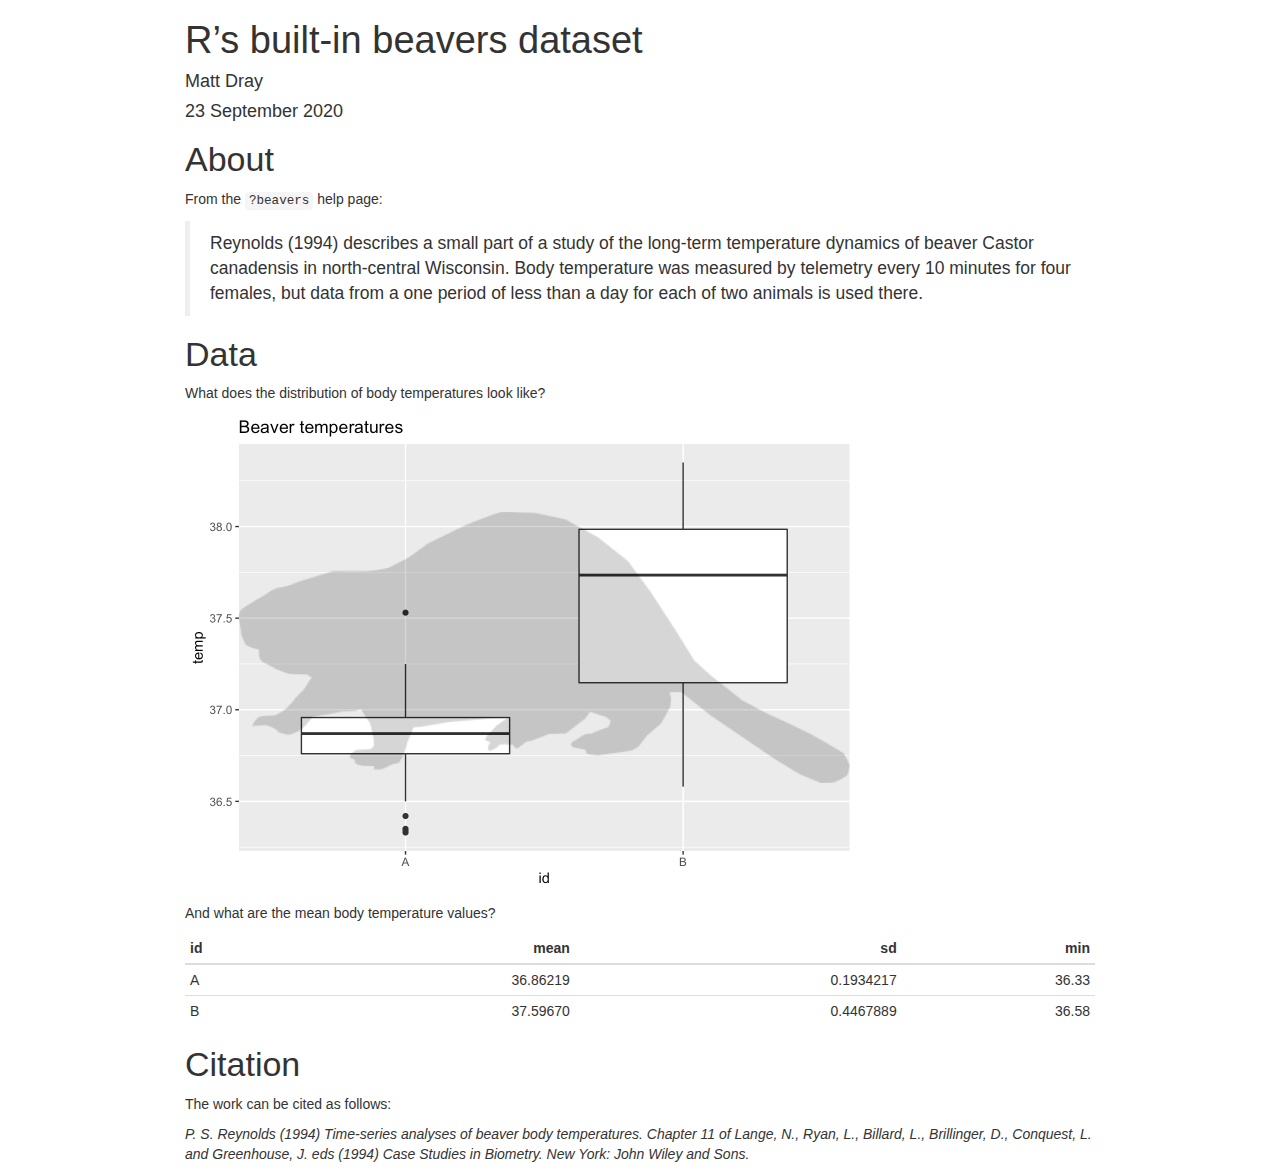
==== commit bf1ff0e6: "Add demo into slides" ====
--- a/beavers-report.html
+++ b/beavers-report.html
@@ -11,7 +11,7 @@
 
 <meta name="author" content="Matt Dray" />
 
-<meta name="date" content="2020-09-22" />
+<meta name="date" content="2020-09-23" />
 
 <title>R’s built-in beavers dataset</title>
 
@@ -365,7 +365,7 @@
 
 <h1 class="title toc-ignore">R’s built-in beavers dataset</h1>
 <h4 class="author">Matt Dray</h4>
-<h4 class="date">22 September 2020</h4>
+<h4 class="date">23 September 2020</h4>
 
 </div>
 
@@ -380,7 +380,7 @@
 <div id="data" class="section level1">
 <h1>Data</h1>
 <p>What does the distribution of body temperatures look like?</p>
-<p><img src="[data-uri]" width="672" /></p>
+<p><img src="[data-uri]" width="672" /></p>
 <p>And what are the mean body temperature values?</p>
 <table>
 <thead>
